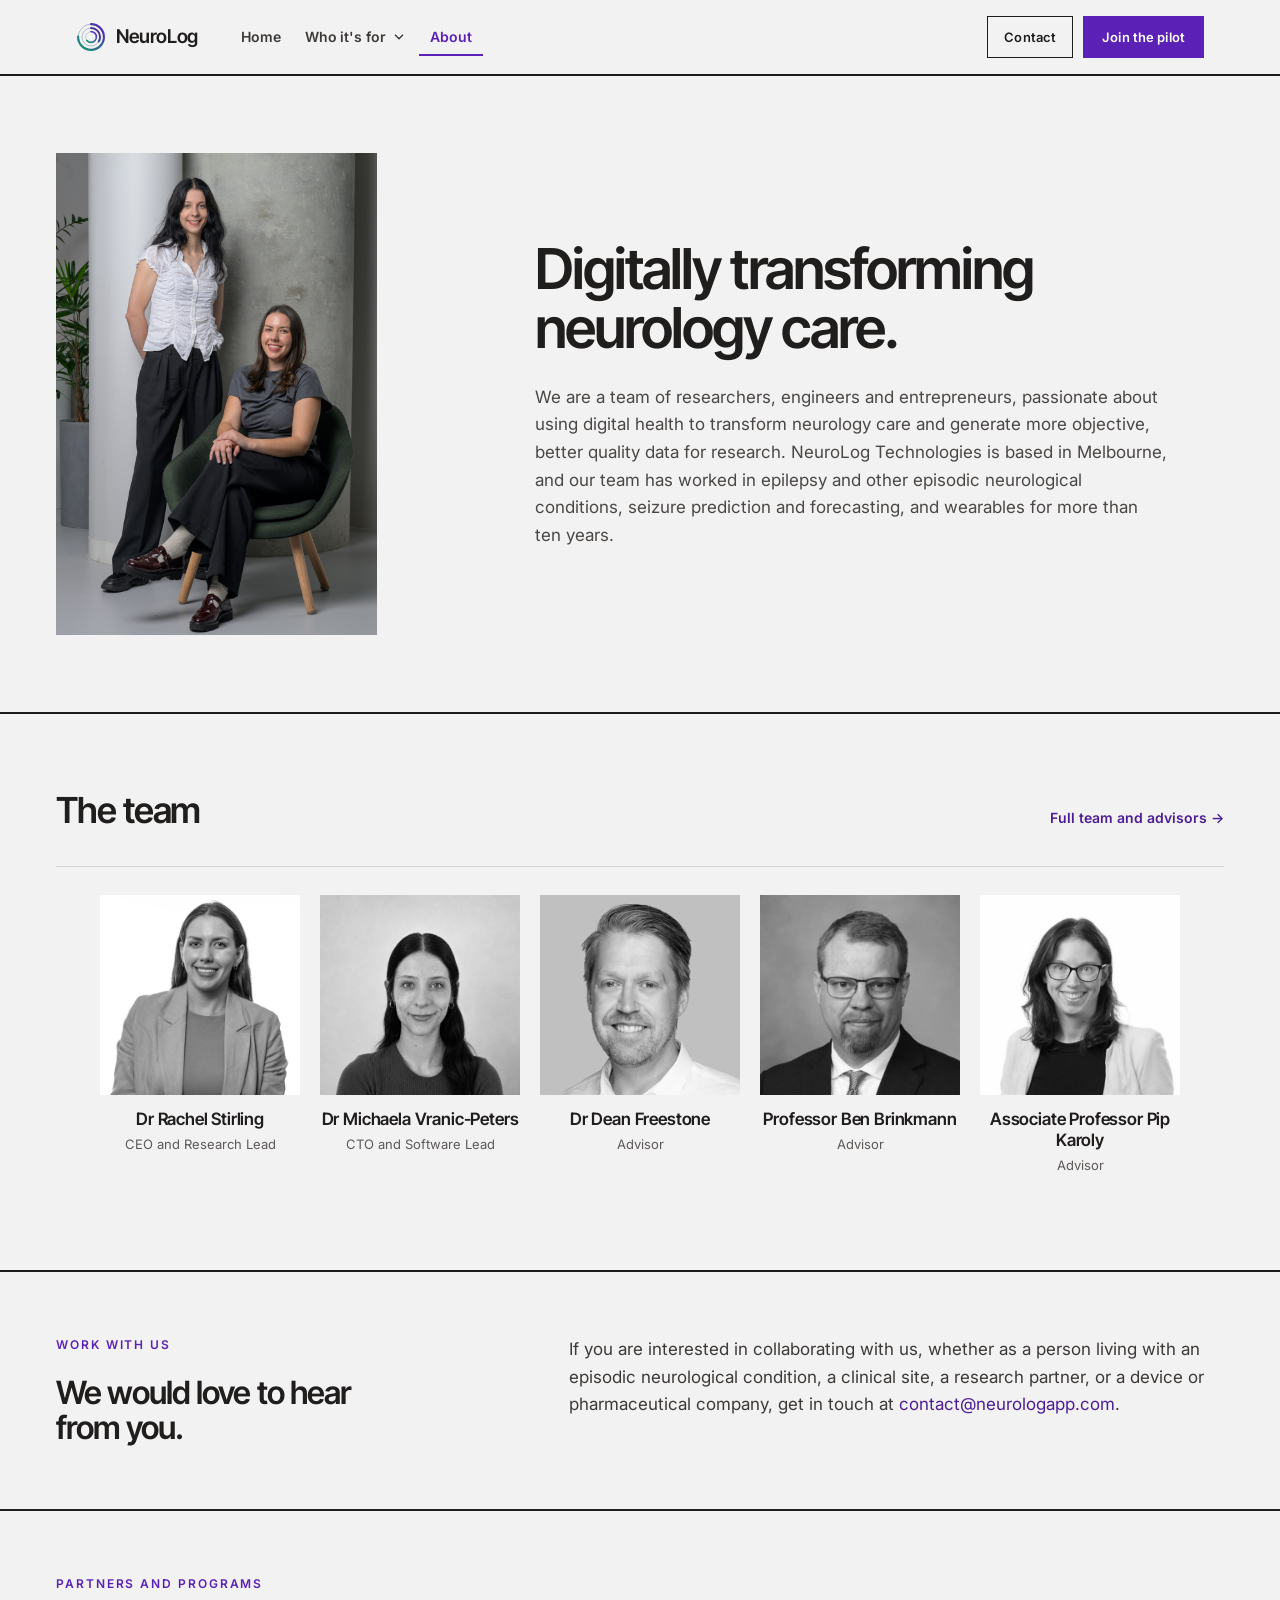
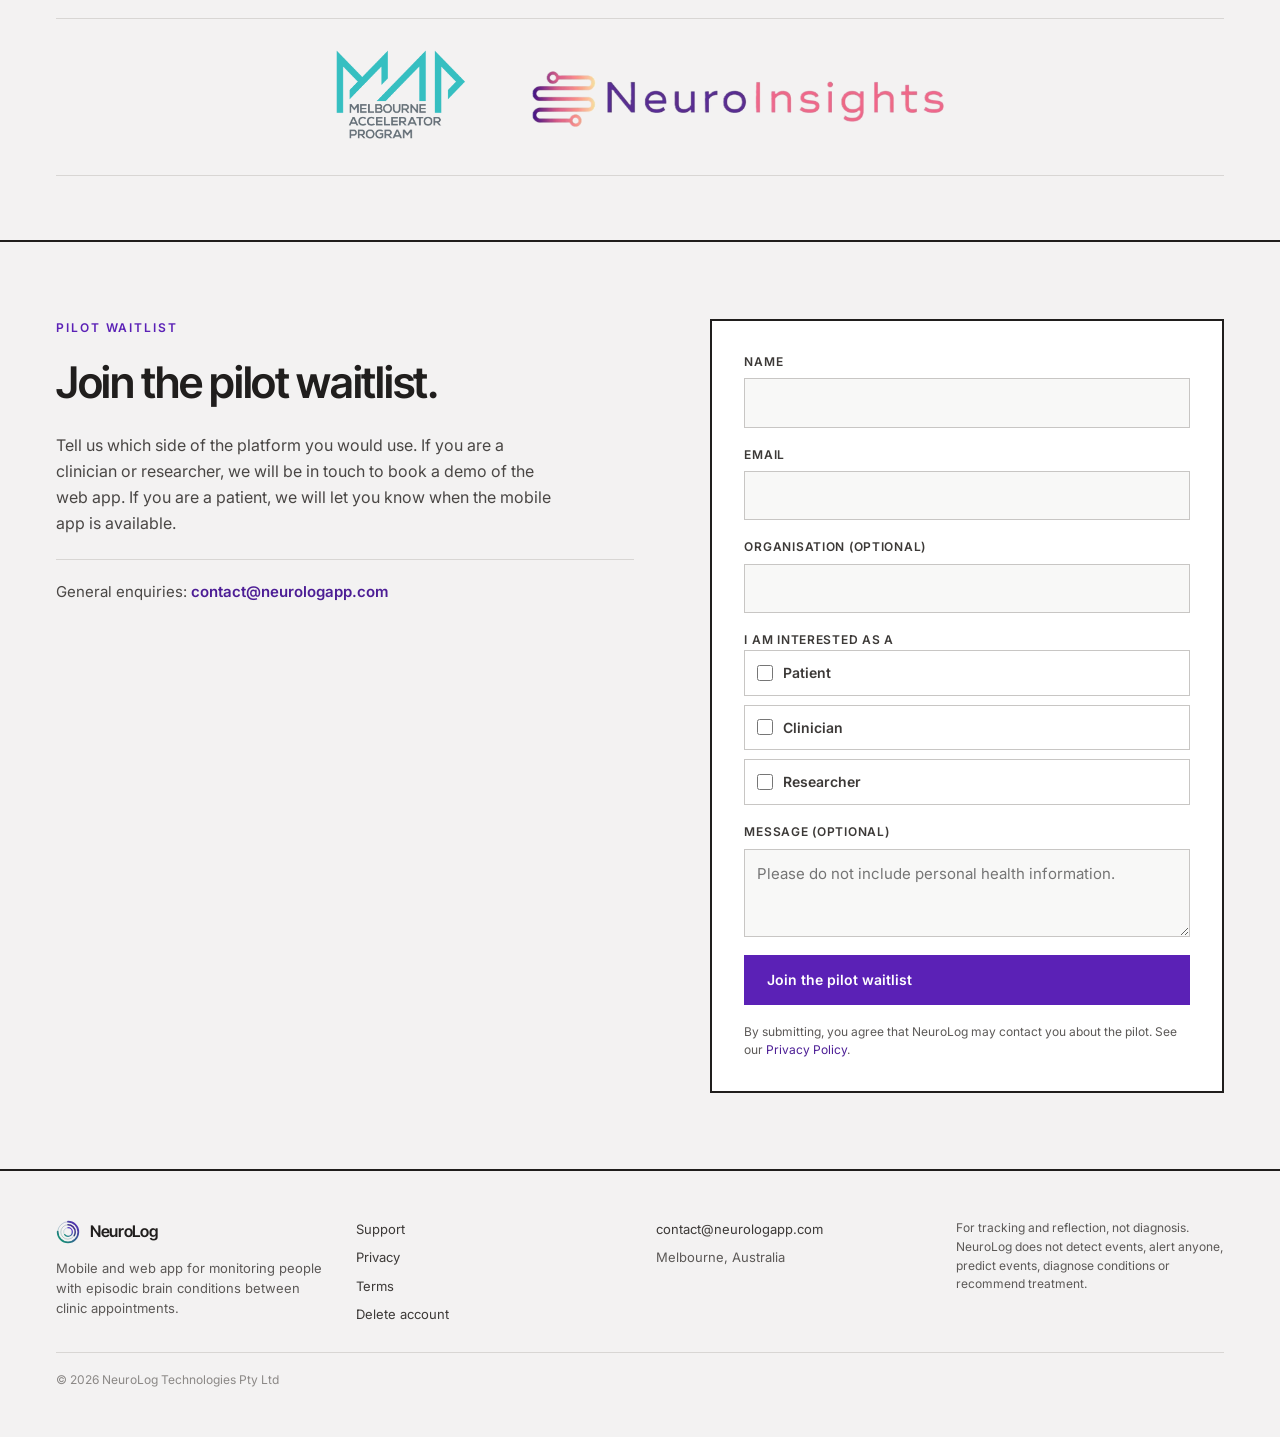
==== about.html @ e2f2b6d7 "minor fixes" ====
<!doctype html>
<html lang="en">

<head>
  <meta charset="utf-8">
  <meta name="viewport" content="width=device-width, initial-scale=1">
  <title>About | NeuroLog</title>
  <meta name="description"
    content="A team of researchers, engineers and entrepreneurs using digital health to transform neurology care and improve data quality for research.">
  <link rel="icon" href="assets/neurolog-logo.svg" type="image/svg+xml">
  <meta property="og:title" content="About | NeuroLog">
  <meta property="og:description"
    content="A team of researchers, engineers and entrepreneurs using digital health to transform neurology care and improve data quality for research.">
  <meta property="og:type" content="website">
  <link rel="preconnect" href="https://fonts.googleapis.com">
  <link rel="preconnect" href="https://fonts.gstatic.com" crossorigin>
  <link
    href="https://fonts.googleapis.com/css2?family=Inter+Tight:wght@400;500;600;700&amp;family=Inter:wght@400;500;600;700&amp;display=swap"
    rel="stylesheet">
  <link rel="stylesheet" href="assets/site.css">
  <script src="assets/site.js" defer></script>
</head>

<body>
  <a class="skip-link" href="#main">Skip to content</a>

  <header class="site-header">
    <div class="site-header__bar">
      <a class="brand" href="index.html">
        <img src="assets/neurolog-logo.svg" alt="">
        <span>NeuroLog</span>
      </a>

      <nav class="nav" aria-label="Primary">
        <a class="nav__link" href="index.html">Home</a>
        <div class="nav__group">
          <button class="nav__link nav__toggle" type="button" data-dropdown-toggle aria-expanded="false"
            aria-controls="audience-menu">
            <span>Who it's for</span>
            <svg width="14" height="14" viewBox="0 0 24 24" fill="none" stroke="currentColor" stroke-width="2.4"
              stroke-linecap="square" aria-hidden="true">
              <path d="m6 9 6 6 6-6"></path>
            </svg>
          </button>
          <div class="nav__menu" id="audience-menu" data-dropdown-menu hidden>
            <a href="for_patients.html">For patients</a>
            <a href="for_clinicians.html">For clinicians</a>
            <a href="for_researchers.html">For researchers</a>
          </div>
        </div>
        <a class="nav__link" href="about.html" aria-current="page">About</a>
      </nav>

      <div class="header__actions">
        <a class="header__contact" href="mailto:contact@neurologapp.com">Contact</a>
        <a class="btn btn--sm" href="#waitlist">Join the pilot</a>
        <button class="menu-btn" type="button" data-menu-toggle aria-expanded="false" aria-controls="mobile-nav"
          aria-label="Menu">
          <svg width="18" height="18" viewBox="0 0 24 24" fill="none" stroke="currentColor" stroke-width="2"
            stroke-linecap="square" aria-hidden="true">
            <path d="M3 6h18M3 12h18M3 18h18"></path>
          </svg>
        </button>
      </div>
    </div>

    <nav class="mobile-nav" id="mobile-nav" data-mobile-nav aria-label="Primary" hidden>
      <a href="index.html">Home</a>
      <a href="for_patients.html">For patients</a>
      <a href="for_clinicians.html">For clinicians</a>
      <a href="for_researchers.html">For researchers</a>
      <a href="about.html" aria-current="page">About</a>
      <a href="support.html">Support</a>
      <a href="mailto:contact@neurologapp.com">contact@neurologapp.com</a>
    </nav>
  </header>

  <main id="main">

    <section class="section section--page-head">
      <div class="wrap split" style="gap:20px;align-items:center;">
        <img src="assets/team/founders.jpg" alt="NeuroLog founders" style="width:70%;height:auto;">
        <div>
          <h1 class="display display--page" style="max-width:22ch">Digitally transforming neurology care.</h1>
          <p class="lead" style="max-width:58ch">We are a team of researchers, engineers and entrepreneurs, passionate
            about using digital health to transform neurology care and generate more objective, better quality data for
            research. NeuroLog Technologies is based in Melbourne, and our team has worked in epilepsy and other
            episodic
            neurological conditions, seizure prediction and forecasting, and wearables for more than ten years.</p>
        </div>
      </div>
    </section>
    <section class="section section--rule">
      <div class="wrap">
        <div class="section-head">
          <h2 class="h2 h2--md">The team</h2>
          <a class="text-link" href="about.html">Full team and advisors →</a>
        </div>
        <div class="team-strip">
          <div>
            <img src="assets/team/rachel-bw.jpg" alt="Dr Rachel Stirling">
            <h3 class="h3">Dr Rachel Stirling</h3>
            <p class="role">CEO and Research Lead</p>
          </div>
          <div>
            <img src="assets/team/michaela-bw.jpg" alt="Dr Michaela Vranic-Peters">
            <h3 class="h3">Dr Michaela Vranic-Peters</h3>
            <p class="role">CTO and Software Lead</p>
          </div>
          <div>
            <img src="assets/team/dean-bw.jpg" alt="Dr Dean Freestone">
            <h3 class="h3">Dr Dean Freestone</h3>
            <p class="role">Advisor</p>
          </div>
          <div>
            <img src="assets/team/ben-bw.jpg" alt="Prof Benjamin Brinkmann">
            <h3 class="h3">Professor Ben Brinkmann</h3>
            <p class="role">Advisor</p>
          </div>
          <div>
            <img src="assets/team/pip-bw.jpg" alt="A/Prof Pip Karoly">
            <h3 class="h3">Associate Professor Pip Karoly</h3>
            <p class="role">Advisor</p>
          </div>
        </div>
      </div>
    </section>

    <section class="section section--rule" style="padding-block:clamp(40px,5vw,64px)">
      <div class="wrap split">
        <div>
          <p class="eyebrow" style="margin-bottom:20px">Work with us</p>
          <h2 class="h2 h2--sm" style="max-width:16ch">We would love to hear from you.</h2>
        </div>
        <div class="prose">
          <p>If you are interested in collaborating with us, whether as a person
            living with an episodic neurological condition, a clinical site, a research partner, or a device
            or pharmaceutical company, get in touch at <a
              href="mailto:contact@neurologapp.com">contact@neurologapp.com</a>.</p>
        </div>
      </div>
    </section>

    <section class="section section--rule" style="padding-block:clamp(40px,5vw,64px)">
      <div class="wrap">
        <p class="eyebrow" style="margin-bottom:24px">Partners and programs</p>
        <div class="partners" style="gap:60px;justify-content:center;">
          <img src="assets/MAP.png" alt="Melbourne Accelerator Program"
            style="width:auto;height:100px;object-fit:contain;">
          <img src="assets/NeuroInsights.png" alt="NeuroInsights" style="width:auto;height:70px;object-fit:contain;">
        </div>
      </div>
    </section>
  </main>

  <section class="section section--rule" id="waitlist">
    <div class="wrap waitlist">
      <div>
        <p class="eyebrow">Pilot waitlist</p>
        <h2 class="h2">Join the pilot waitlist.</h2>
        <p class="lead" style="max-width:50ch;font-size:16px">Tell us which side of the platform you would use. If you
          are a clinician or researcher, we will be in touch to book a demo of the web app. If you are a patient, we
          will let you know when the mobile app is available.</p>
        <p class="waitlist__note">General enquiries: <a href="mailto:contact@neurologapp.com"
            style="font-weight:600">contact@neurologapp.com</a></p>
      </div>

      <form class="form" data-waitlist-form novalidate="false">
        <label>Name
          <input type="text" name="name" required autocomplete="name">
        </label>
        <label>Email
          <input type="email" name="email" required autocomplete="email">
        </label>
        <label>Organisation (optional)
          <input type="text" name="organisation" autocomplete="organization">
        </label>
        <fieldset>
          <legend>I am interested as a</legend>
          <label class="check"><input type="checkbox" name="role" value="Patient"><span>Patient</span></label>
          <label class="check"><input type="checkbox" name="role" value="Clinician"><span>Clinician</span></label>
          <label class="check"><input type="checkbox" name="role" value="Researcher"><span>Researcher</span></label>
        </fieldset>
        <label>Message (optional)
          <textarea name="message" placeholder="Please do not include personal health information."></textarea>
        </label>
        <button class="btn" type="submit">Join the pilot waitlist</button>
        <p class="form__ok" data-waitlist-confirmation hidden>Thanks, we have your enquiry and will be in touch.</p>
        <p class="form__fine">By submitting, you agree that NeuroLog may contact you about the pilot. See our <a
            href="privacy.html">Privacy Policy</a>.</p>
      </form>
    </div>
  </section>

  <footer class="site-footer">
    <div class="site-footer__grid">
      <div>
        <div class="brand">
          <img src="assets/neurolog-logo.svg" alt="">
          <span>NeuroLog</span>
        </div>
        <p class="site-footer__blurb">Mobile and web app for monitoring people with episodic brain conditions between
          clinic appointments.</p>
      </div>

      <nav aria-label="Footer">
        <a href="support.html">Support</a>
        <a href="privacy.html">Privacy</a>
        <a href="terms.html">Terms</a>
        <a href="delete-account.html">Delete account</a>
      </nav>

      <div class="site-footer__meta">
        <a href="mailto:contact@neurologapp.com">contact@neurologapp.com</a>
        <span>Melbourne, Australia</span>
      </div>

      <p class="site-footer__legal">For tracking and reflection, not diagnosis. NeuroLog does not detect events, alert
        anyone, predict events, diagnose conditions or recommend treatment.</p>
    </div>
    <div class="site-footer__base">© 2026 NeuroLog Technologies Pty Ltd</div>
  </footer>
</body>

</html>
---- assets/site.css ----
/* Neurolog — site styles */

:root {
  --bg: #f3f2f2;
  --surface: #ffffff;
  --ink: #201e1d;
  --ink-2: #3c3937;
  --ink-3: #4a4745;
  --ink-4: #5c5957;
  --ink-5: #8b8886;
  --accent: #5b21b6;
  --accent-dark: #4c1d95;
  --accent-soft: #f4efff;
  --accent-pale: #c9b6ef;
  --accent-tint: #e6dcfa;
  --green: #087653;
  --green-bright: #0d9e6e;
  --rule: #201e1d;
  --hair: #d8d6d4;
  --hair-2: #e4e2e0;
  --field-border: #c8c6c4;
  --field-bg: #f8f8f7;
  --font-head: "Inter Tight", system-ui, sans-serif;
  --font-body: Inter, system-ui, sans-serif;
  --header-h: 74px;
  --gutter: clamp(20px, 5vw, 56px);
}

*,
*::before,
*::after {
  box-sizing: border-box;
}

html {
  scroll-behavior: smooth;
}

body {
  margin: 0;
  min-height: 100vh;
  background: var(--bg);
  color: var(--ink);
  font-family: var(--font-body);
  font-size: 16px;
  line-height: 1.55;
  -webkit-font-smoothing: antialiased;
}

h1,
h2,
h3,
h4,
p,
figure {
  margin: 0;
}

img {
  display: block;
}

a {
  color: var(--accent-dark);
  text-decoration: none;
}

a:hover {
  color: var(--green-bright);
}

input,
textarea,
button,
select {
  font: inherit;
}

*:focus-visible {
  outline: 2px solid var(--accent);
  outline-offset: 2px;
}

::selection {
  background: rgba(91, 33, 182, .16);
}

.skip-link {
  position: absolute;
  left: -9999px;
  top: 0;
  z-index: 100;
  padding: 10px 16px;
  background: var(--ink);
  color: #fff;
  font-size: 14px;
  font-weight: 600;
}

.skip-link:focus {
  left: 0;
  color: #fff;
}

/* Layout primitives ------------------------------------------------------- */

.wrap {
  width: min(1240px, 100%);
  margin: 0 auto;
}

.section {
  padding: clamp(48px, 6vw, 88px) var(--gutter);
}

.section--flush {
  padding: 0;
}

.section--rule {
  border-top: 2px solid var(--rule);
}

.section--hero {
  padding: clamp(56px, 7vw, 96px) var(--gutter) clamp(48px, 6vw, 72px);
}

.section--page-head {
  padding: clamp(48px, 6vw, 84px) var(--gutter);
}

.section--invert {
  background: var(--accent);
  color: #fff;
}

/* Type -------------------------------------------------------------------- */

.eyebrow {
  margin: 0 0 22px;
  font-size: 12px;
  font-weight: 600;
  letter-spacing: .16em;
  text-transform: uppercase;
  color: var(--accent);
}

.eyebrow--green {
  color: var(--green);
}

.eyebrow--pale {
  color: var(--accent-pale);
}

.display {
  font-family: var(--font-head);
  font-size: clamp(38px, 4.6vw, 62px);
  line-height: 1.06;
  letter-spacing: -.035em;
  font-weight: 600;
  max-width: 19ch;
  text-wrap: pretty;
}

.display--page {
  font-size: clamp(34px, 4.4vw, 58px);
  max-width: 21ch;
}

.h2 {
  font-family: var(--font-head);
  font-size: clamp(30px, 3.4vw, 44px);
  line-height: 1.1;
  letter-spacing: -.03em;
  font-weight: 600;
  text-wrap: pretty;
}

.h2--sm {
  font-size: clamp(24px, 2.6vw, 32px);
}

.h2--md {
  font-size: clamp(26px, 2.8vw, 36px);
}

.h2--lg {
  font-size: clamp(32px, 4vw, 54px);
  line-height: 1.07;
  letter-spacing: -.035em;
  max-width: 22ch;
}

.h3 {
  font-family: var(--font-head);
  font-size: 19px;
  font-weight: 600;
  letter-spacing: -.02em;
  line-height: 1.25;
}

.lead {
  margin-top: 26px;
  max-width: 56ch;
  font-size: 17px;
  line-height: 1.62;
  color: var(--ink-3);
  text-wrap: pretty;
}

.body {
  font-size: 15px;
  line-height: 1.6;
  color: var(--ink-3);
}

.body + .body,
.h3 + .body {
  margin-top: 10px;
}

.measure {
  max-width: 44ch;
}

.step-num {
  font-family: var(--font-head);
  font-size: 13px;
  font-weight: 600;
  letter-spacing: .08em;
  color: var(--green);
}

.link-arrow {
  display: inline-block;
  margin-top: 4px;
  font-size: 14px;
  font-weight: 600;
  color: var(--accent-dark);
}

/* Buttons ----------------------------------------------------------------- */

.btn {
  display: inline-flex;
  align-items: center;
  height: 50px;
  padding: 0 22px;
  border: 1px solid var(--accent);
  background: var(--accent);
  color: #fff;
  font-size: 14px;
  font-weight: 600;
  cursor: pointer;
  white-space: nowrap;
}

.btn:hover {
  background: var(--accent-dark);
  border-color: var(--accent-dark);
  color: #fff;
}

.btn--ghost {
  border-color: var(--ink);
  background: transparent;
  color: var(--ink);
}

.btn--ghost:hover {
  background: var(--ink);
  border-color: var(--ink);
  color: #fff;
}

.btn--sm {
  height: 42px;
  padding: 0 18px;
  font-size: 13px;
  letter-spacing: .01em;
}

.btn-row {
  display: flex;
  flex-wrap: wrap;
  gap: 12px;
  margin-top: 34px;
}

.text-link {
  border: 0;
  background: transparent;
  padding: 0;
  font-size: 14px;
  font-weight: 600;
  color: var(--accent-dark);
  cursor: pointer;
}

/* Header ------------------------------------------------------------------ */

.site-header {
  position: sticky;
  top: 0;
  z-index: 40;
  background: var(--bg);
  border-bottom: 2px solid var(--rule);
}

.site-header__bar {
  width: min(1240px, 100%);
  margin: 0 auto;
  padding: 0 var(--gutter);
  height: var(--header-h);
  display: flex;
  align-items: center;
  gap: 32px;
}

.brand {
  display: flex;
  align-items: center;
  gap: 10px;
  flex-shrink: 0;
  color: var(--ink);
}

.brand:hover {
  color: var(--ink);
}

.brand img {
  width: 30px;
  height: 30px;
}

.brand span {
  font-family: var(--font-head);
  font-size: 19px;
  font-weight: 600;
  letter-spacing: -.02em;
}

.nav {
  display: flex;
  align-items: center;
  gap: 2px;
  margin-right: auto;
  min-width: 0;
}

.nav__link {
  border: 0;
  background: transparent;
  padding: 8px 11px;
  font-size: 14px;
  font-weight: 600;
  letter-spacing: -.005em;
  white-space: nowrap;
  color: var(--ink-2);
  cursor: pointer;
}

.nav__link:hover {
  color: var(--accent);
}

.nav__link[aria-current="page"],
.nav__link.is-active {
  color: var(--accent);
  box-shadow: inset 0 -2px 0 0 var(--accent);
}

.nav__group {
  position: relative;
  align-self: stretch;
  display: flex;
  align-items: center;
}

.nav__toggle {
  display: inline-flex;
  align-items: center;
  gap: 6px;
}

.nav__menu {
  position: absolute;
  top: 100%;
  left: 0;
  min-width: 236px;
  background: var(--bg);
  border: 2px solid var(--rule);
  border-top: 0;
  z-index: 60;
}

.nav__menu[hidden] {
  display: none;
}

.nav__menu a {
  display: block;
  width: 100%;
  border-bottom: 1px solid var(--hair);
  padding: 13px 16px;
  font-size: 14px;
  font-weight: 600;
  white-space: nowrap;
  color: var(--ink-2);
}

.nav__menu a:last-child {
  border-bottom: 0;
}

.nav__menu a:hover {
  color: var(--accent);
  background: var(--surface);
}

.nav__menu a[aria-current="page"] {
  color: var(--accent);
}

.header__actions {
  display: flex;
  align-items: center;
  gap: 10px;
  flex-shrink: 0;
  margin-left: auto;
}

.header__contact {
  display: inline-flex;
  align-items: center;
  height: 42px;
  padding: 0 16px;
  border: 1px solid var(--ink);
  color: var(--ink);
  font-size: 13px;
  font-weight: 600;
  letter-spacing: .01em;
  white-space: nowrap;
}

.header__contact:hover {
  background: var(--ink);
  color: #fff;
}

.menu-btn {
  display: none;
  align-items: center;
  justify-content: center;
  width: 42px;
  height: 42px;
  padding: 0;
  border: 1px solid var(--ink);
  background: transparent;
  color: var(--ink);
  cursor: pointer;
}

.menu-btn:hover {
  background: var(--ink);
  color: #fff;
}

.mobile-nav {
  border-top: 1px solid var(--hair);
  background: var(--bg);
}

.mobile-nav[hidden] {
  display: none;
}

.mobile-nav a {
  display: block;
  width: 100%;
  padding: 14px var(--gutter);
  border-top: 1px solid var(--hair-2);
  font-size: 15px;
  font-weight: 600;
  color: var(--ink-2);
}

.mobile-nav a:first-child {
  border-top: 0;
}

.mobile-nav a[aria-current="page"] {
  color: var(--accent);
}

/* Home ------------------------------------------------------------------- */

.audience-grid {
  width: min(1240px, 100%);
  margin: 0 auto;
  display: grid;
  grid-template-columns: repeat(3, minmax(0, 1fr));
}

.audience-card {
  display: flex;
  flex-direction: column;
  gap: 12px;
  padding: clamp(32px, 4vw, 52px) var(--gutter);
  border-right: 1px solid var(--hair);
  color: var(--ink);
}

.audience-card:last-child {
  border-right: 0;
}

.audience-card:hover {
  background: var(--surface);
  color: var(--ink);
}

.audience-card .h2 {
  font-size: clamp(26px, 2.6vw, 34px);
  line-height: 1.12;
}

.split {
  display: grid;
  grid-template-columns: minmax(0, .8fr) minmax(0, 1.2fr);
  gap: clamp(28px, 6vw, 80px);
}

.split--end {
  grid-template-columns: minmax(0, 1.15fr) minmax(260px, .85fr);
  gap: clamp(28px, 6vw, 72px);
  align-items: end;
}

.prose {
  display: flex;
  flex-direction: column;
  gap: 20px;
  max-width: 62ch;
  font-size: 17px;
  line-height: 1.62;
  color: var(--ink-2);
}

.pull {
  padding-top: 20px;
  border-top: 1px solid var(--hair);
  font-family: var(--font-head);
  font-size: 20px;
  line-height: 1.35;
  letter-spacing: -.02em;
  color: var(--ink);
}

.feature-grid {
  width: min(1240px, 100%);
  margin: 0 auto;
  display: grid;
  grid-template-columns: repeat(3, minmax(0, 1fr));
}

.feature-grid > div {
  padding: 32px var(--gutter);
  border-right: 1px solid var(--hair);
}

.feature-grid > div:last-child {
  border-right: 0;
}

.feature-grid .step-num + .h3 {
  margin-top: 8px;
}

.invert-copy {
  font-size: 16px;
  line-height: 1.62;
  color: var(--accent-tint);
  max-width: 46ch;
}

/* Marquee ----------------------------------------------------------------- */

.marquee {
  width: min(1240px, 100%);
  margin: 0 auto;
  overflow: hidden;
}

.marquee--home {
  padding-bottom: clamp(48px, 6vw, 88px);
}

.marquee__track {
  display: flex;
  gap: 20px;
  width: max-content;
  animation: nl-marquee 64s linear infinite;
}

.marquee--short .marquee__track {
  animation-duration: 44s;
}

.marquee:hover .marquee__track {
  animation-play-state: paused;
}

.marquee__track img {
  flex: 0 0 auto;
  height: min(62vh, 480px);
  width: auto;
}

@keyframes nl-marquee {
  from {
    transform: translateX(0);
  }

  to {
    transform: translateX(calc(-50% - 10px));
  }
}

@media (prefers-reduced-motion: reduce) {
  html {
    scroll-behavior: auto;
  }

  .marquee {
    overflow-x: auto;
  }

  .marquee__track {
    animation: none;
  }
}

/* Figures, team, partners ------------------------------------------------- */

.figure img {
  width: 100%;
  height: auto;
}

.figure figcaption {
  margin-top: 12px;
  font-size: 13px;
  color: var(--ink-4);
}

.section-head {
  display: flex;
  flex-wrap: wrap;
  align-items: baseline;
  justify-content: space-between;
  gap: 16px;
}

.team-strip {
  display: flex;
  flex-wrap: wrap;
  justify-content: center;
  gap: 20px;
  margin-top: 36px;
  padding: 28px 0 18px;
  border-top: 1px solid var(--hair);
}

.team-strip > div {
  flex: 0 0 200px;
  text-align: center;
}

.team-strip img {
  width: 100%;
  aspect-ratio: 1;
  object-fit: cover;
  filter: grayscale(1);
}

.team-strip .h3 {
  margin: 14px 0 4px;
  font-size: 17px;
  letter-spacing: -.01em;
}

.role {
  font-size: 13px;
  color: var(--ink-4);
}

.founders {
  display: grid;
  grid-template-columns: repeat(auto-fit, minmax(280px, 1fr));
  gap: clamp(24px, 4vw, 48px);
  margin-top: 28px;
  padding-top: 28px;
  border-top: 1px solid var(--hair);
  justify-items: center;
}

.founders .founder {
  max-width: 480px;
}

.founder {
  display: grid;
  grid-template-columns: 112px minmax(0, 1fr);
  gap: 20px;
  align-items: start;
}

.founder img {
  width: 112px;
  height: 112px;
  object-fit: cover;
  filter: grayscale(1);
}

.founder .role {
  margin-top: 4px;
  font-weight: 600;
  color: var(--accent-dark);
}

.advisors {
  display: flex;
  flex-wrap: wrap;
  justify-content: center;
  gap: 24px 40px;
  margin-top: 28px;
  padding-top: 28px;
  border-top: 1px solid var(--hair);
}

.advisor {
  display: flex;
  align-items: center;
  gap: 16px;
  flex: 0 0 auto;
}

.advisor img {
  width: 72px;
  height: 72px;
  object-fit: cover;
  filter: grayscale(1);
}

.advisor .h3 {
  font-size: 16px;
  letter-spacing: -.01em;
}

.partners {
  display: flex;
  align-items: center;
  min-height: 132px;
  padding: 28px 0;
  border-top: 1px solid var(--hair);
  border-bottom: 1px solid var(--hair);
}

.partners img {
  width: min(170px, 100%);
  height: auto;
}

.pillars {
  display: grid;
  grid-template-columns: repeat(4, minmax(0, 1fr));
  margin-top: 44px;
  border-top: 2px solid var(--rule);
}

.pillars > div {
  padding: 24px 28px 28px;
  border-right: 1px solid var(--hair);
}

.pillars > div:first-child {
  padding-left: 0;
}

.pillars > div:last-child {
  padding-right: 0;
  border-right: 0;
}

.pillars .h3 {
  margin: 10px 0;
  font-size: 20px;
  line-height: 1.2;
}

/* Waitlist ---------------------------------------------------------------- */

#waitlist {
  scroll-margin-top: var(--header-h);
}

.waitlist {
  display: grid;
  grid-template-columns: minmax(0, .9fr) minmax(320px, .8fr);
  gap: clamp(32px, 6vw, 80px);
  align-items: start;
}

.waitlist .h2 {
  max-width: 18ch;
}

.waitlist__note {
  margin-top: 22px;
  padding-top: 20px;
  border-top: 1px solid var(--hair);
  font-size: 15px;
  color: var(--ink-3);
}

.form {
  display: grid;
  gap: 18px;
  background: var(--surface);
  border: 2px solid var(--rule);
  padding: clamp(22px, 3vw, 32px);
}

.form label {
  display: grid;
  gap: 7px;
  font-size: 12px;
  font-weight: 600;
  letter-spacing: .06em;
  text-transform: uppercase;
  color: var(--ink-2);
}

.form input[type="text"],
.form input[type="email"],
.form textarea {
  width: 100%;
  padding: 12px;
  border: 1px solid var(--field-border);
  background: var(--field-bg);
  color: var(--ink);
  font-size: 15px;
  font-weight: 400;
  letter-spacing: 0;
  text-transform: none;
}

.form textarea {
  min-height: 88px;
  resize: vertical;
}

.form fieldset {
  margin: 0;
  padding: 0;
  border: 0;
  display: grid;
  gap: 9px;
}

.form legend {
  padding: 0;
  font-size: 12px;
  font-weight: 600;
  letter-spacing: .06em;
  text-transform: uppercase;
  color: var(--ink-2);
}

.form .check {
  display: flex;
  align-items: center;
  gap: 10px;
  padding: 11px 12px;
  border: 1px solid var(--field-border);
  background: var(--surface);
  cursor: pointer;
  text-transform: none;
  letter-spacing: 0;
}

.form .check:hover {
  border-color: var(--accent);
}

.form .check:has(input:checked) {
  border-color: var(--accent);
  background: var(--accent-soft);
}

.form .check input {
  width: 16px;
  height: 16px;
  margin: 0;
  accent-color: var(--accent);
}

.form .check span {
  font-size: 14px;
  font-weight: 600;
}

.form button[type="submit"] {
  justify-content: flex-start;
}

.form__fine {
  font-size: 12px;
  line-height: 1.5;
  color: var(--ink-4);
}

.form__ok {
  padding: 12px 14px;
  background: #e7f6f0;
  border-left: 3px solid var(--green-bright);
  font-size: 14px;
  color: #075c41;
}

.form__ok[hidden] {
  display: none;
}

/* Legal and support pages -------------------------------------------------- */

.legal-layout {
  display: grid;
  grid-template-columns: minmax(190px, 0.28fr) minmax(0, 0.72fr);
  gap: clamp(36px, 7vw, 96px);
  align-items: start;
}

.legal-nav {
  position: sticky;
  top: 96px;
  display: grid;
  gap: 9px;
  padding-left: 18px;
  border-left: 2px solid var(--rule);
}

.legal-nav a {
  color: var(--ink-3);
  font-size: 13px;
  line-height: 1.4;
}

.legal-nav a:hover {
  color: var(--accent);
}

.legal-copy {
  max-width: 78ch;
}

.legal-copy section + section {
  margin-top: clamp(38px, 5vw, 58px);
  padding-top: clamp(30px, 4vw, 44px);
  border-top: 1px solid var(--hair);
}

.legal-copy h2 {
  margin-bottom: 16px;
  color: var(--ink);
  font-family: var(--font-head);
  font-size: clamp(24px, 3vw, 34px);
  line-height: 1.1;
  letter-spacing: -0.03em;
}

.legal-copy h3 {
  margin: 26px 0 9px;
  color: var(--ink);
  font-size: 16px;
  line-height: 1.35;
}

.legal-copy p,
.legal-copy li {
  color: var(--ink-3);
  font-size: 15px;
  line-height: 1.75;
}

.legal-copy p + p,
.legal-copy ul + p,
.legal-copy p + ul {
  margin-top: 14px;
}

.legal-copy ul {
  margin: 12px 0 0;
  padding-left: 22px;
}

.legal-copy li + li {
  margin-top: 7px;
}

.legal-copy a,
.support-card a {
  color: var(--accent);
  text-decoration: underline;
  text-decoration-thickness: 1px;
  text-underline-offset: 3px;
}

.legal-updated {
  margin-top: 20px;
  color: var(--ink-4);
  font-size: 13px;
}

.legal-callout {
  margin-top: 20px;
  padding: 18px 20px;
  border-left: 3px solid var(--accent);
  background: var(--accent-soft);
}

.legal-callout p {
  color: var(--ink-2);
}

.support-grid {
  display: grid;
  grid-template-columns: repeat(2, minmax(0, 1fr));
  gap: 1px;
  margin-top: 32px;
  background: var(--hair);
  border: 1px solid var(--hair);
}

.support-card {
  padding: clamp(24px, 4vw, 38px);
  background: var(--surface);
}

.support-card h2,
.support-card h3 {
  margin-bottom: 10px;
  color: var(--ink);
  font-family: var(--font-head);
  font-size: 22px;
  line-height: 1.15;
  letter-spacing: -0.02em;
}

.support-card p {
  color: var(--ink-3);
  font-size: 14px;
  line-height: 1.65;
}

.support-card p + p {
  margin-top: 10px;
}

/* Footer ------------------------------------------------------------------ */

.site-footer {
  border-top: 2px solid var(--rule);
  padding: clamp(32px, 4vw, 48px) var(--gutter);
}

.site-footer__grid {
  width: min(1240px, 100%);
  margin: 0 auto;
  display: grid;
  grid-template-columns: repeat(auto-fit, minmax(220px, 1fr));
  gap: 32px;
  align-items: start;
}

.site-footer .brand img {
  width: 24px;
  height: 24px;
}

.site-footer .brand span {
  font-size: 16px;
}

.site-footer__blurb {
  margin-top: 14px;
  max-width: 34ch;
  font-size: 13px;
  line-height: 1.55;
  color: var(--ink-4);
}

.site-footer nav,
.site-footer__meta {
  display: grid;
  gap: 8px;
  justify-items: start;
}

.site-footer nav a,
.site-footer__meta a {
  font-size: 13px;
  color: var(--ink-2);
}

.site-footer nav a:hover {
  color: var(--accent);
}

.site-footer__meta span {
  font-size: 13px;
  color: var(--ink-4);
}

.site-footer__legal {
  max-width: 38ch;
  font-size: 12px;
  line-height: 1.55;
  color: var(--ink-4);
}

.site-footer__base {
  width: min(1240px, 100%);
  margin: 28px auto 0;
  padding-top: 18px;
  border-top: 1px solid var(--hair);
  font-size: 12px;
  color: var(--ink-5);
}

/* Responsive -------------------------------------------------------------- */

@media (max-width: 1019px) {
  .nav,
  .header__contact {
    display: none;
  }

  .menu-btn {
    display: inline-flex;
  }

  .site-header__bar {
    gap: 16px;
  }
}

@media (min-width: 1020px) {
  .mobile-nav {
    display: none;
  }
}

@media (max-width: 1019px) {
  .audience-grid,
  .feature-grid,
  .pillars {
    grid-template-columns: minmax(0, 1fr);
  }

  .audience-card,
  .feature-grid > div,
  .pillars > div {
    border-right: 0;
    border-bottom: 1px solid var(--hair);
  }

  .audience-card:last-child,
  .feature-grid > div:last-child,
  .pillars > div:last-child {
    border-bottom: 0;
  }

  .pillars > div {
    padding: 24px 0 28px;
  }
}

@media (max-width: 860px) {
  .split,
  .split--end,
  .waitlist {
    grid-template-columns: minmax(0, 1fr);
  }

  .founder {
    grid-template-columns: 88px minmax(0, 1fr);
  }

  .founder img {
    width: 88px;
    height: 88px;
  }

  .legal-layout,
  .support-grid {
    grid-template-columns: minmax(0, 1fr);
  }

  .legal-nav {
    position: static;
  }
}
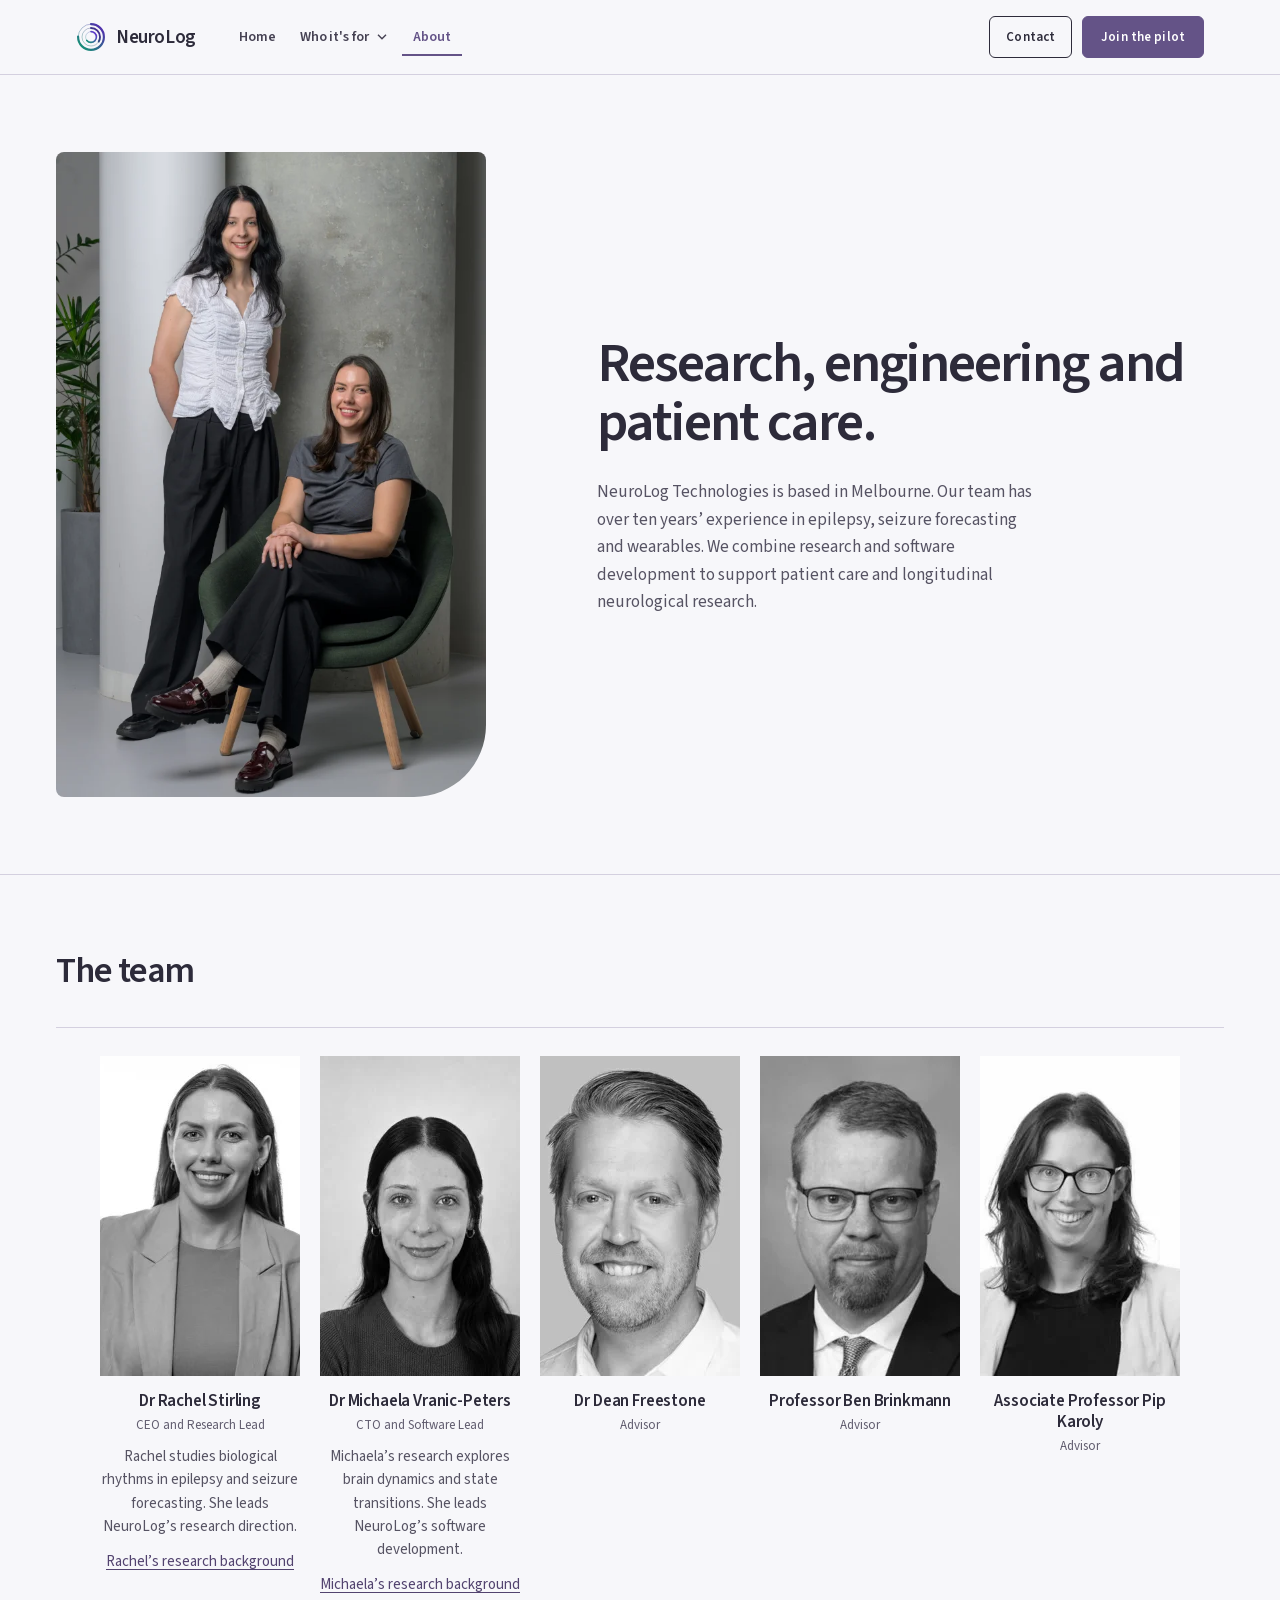
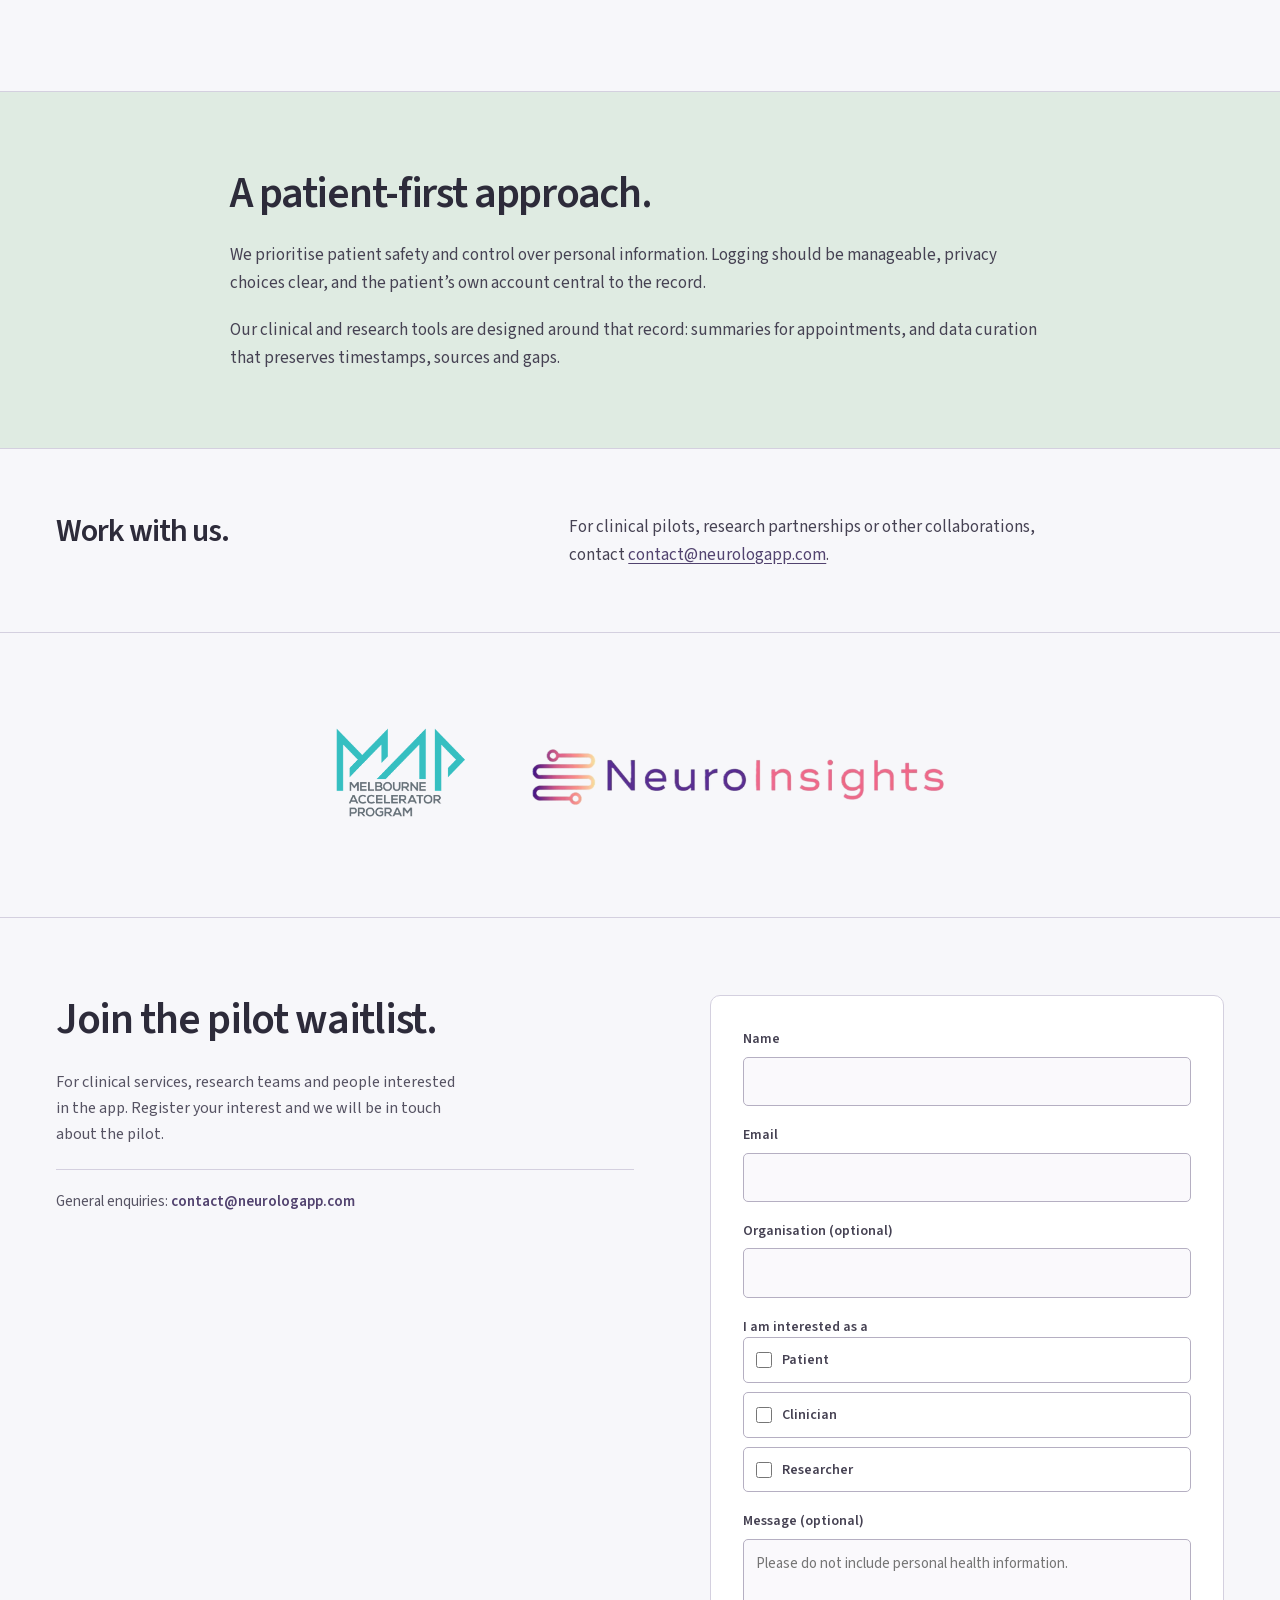
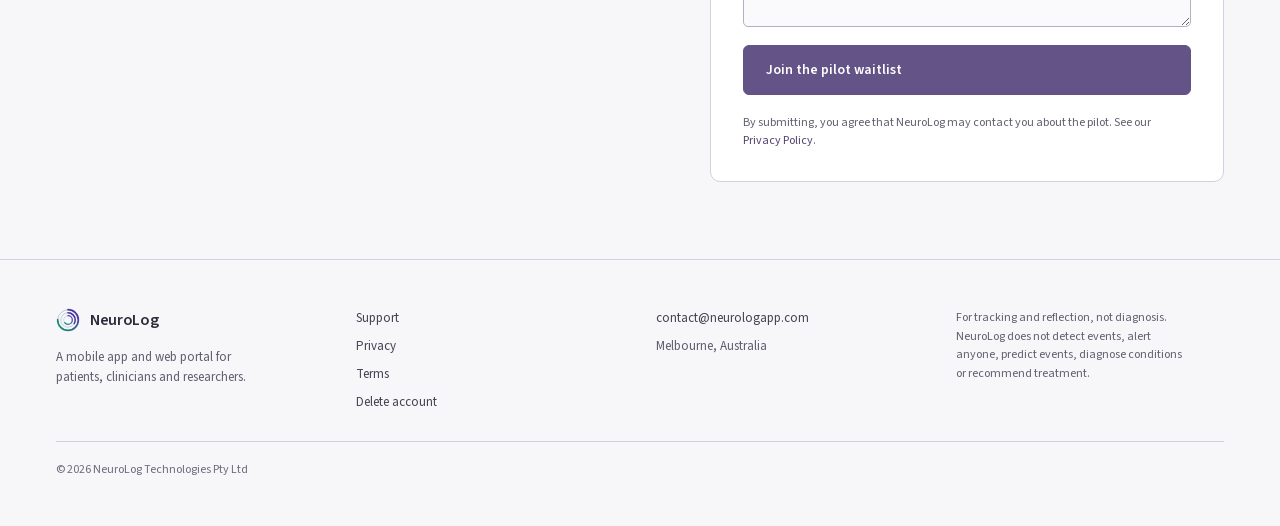
==== commit 933379c3: "Refine website copy and presentation for pilot review" ====
--- a/about.html
+++ b/about.html
@@ -4,19 +4,23 @@
 <head>
   <meta charset="utf-8">
   <meta name="viewport" content="width=device-width, initial-scale=1">
-  <title>About | NeuroLog</title>
-  <meta name="description"
-    content="A team of researchers, engineers and entrepreneurs using digital health to transform neurology care and improve data quality for research.">
+  <title>Our team and neurology research background | NeuroLog</title>
+  <meta name="description" content="Meet NeuroLog’s Melbourne founders and advisors, with backgrounds in epilepsy research, biological rhythms, brain dynamics and health software.">
+  <link rel="canonical" href="https://neurologapp.com/about.html">
+  <meta property="og:url" content="https://neurologapp.com/about.html">
+  <meta property="og:site_name" content="NeuroLog">
+  <meta property="og:locale" content="en_AU">
   <link rel="icon" href="assets/neurolog-logo.svg" type="image/svg+xml">
-  <meta property="og:title" content="About | NeuroLog">
-  <meta property="og:description"
-    content="A team of researchers, engineers and entrepreneurs using digital health to transform neurology care and improve data quality for research.">
+  <meta property="og:title" content="Our team and neurology research background | NeuroLog">
+  <meta property="og:description" content="Meet NeuroLog’s Melbourne founders and advisors, with backgrounds in epilepsy research, biological rhythms, brain dynamics and health software.">
   <meta property="og:type" content="website">
-  <link rel="preconnect" href="https://fonts.googleapis.com">
-  <link rel="preconnect" href="https://fonts.gstatic.com" crossorigin>
-  <link
-    href="https://fonts.googleapis.com/css2?family=Inter+Tight:wght@400;500;600;700&amp;family=Inter:wght@400;500;600;700&amp;display=swap"
-    rel="stylesheet">
+  <meta property="og:image" content="https://neurologapp.com/assets/social-preview.jpg">
+  <meta property="og:image:width" content="1200">
+  <meta property="og:image:height" content="630">
+  <meta property="og:image:alt" content="NeuroLog: Understand what happens between appointments. Phone showing the app beside a smartwatch.">
+  <meta name="twitter:card" content="summary_large_image">
+  <meta name="twitter:image" content="https://neurologapp.com/assets/social-preview.jpg">
+  <meta name="twitter:image:alt" content="NeuroLog: Understand what happens between appointments.">
   <link rel="stylesheet" href="assets/site.css">
   <script src="assets/site.js" defer></script>
 </head>
@@ -27,7 +31,7 @@
   <header class="site-header">
     <div class="site-header__bar">
       <a class="brand" href="index.html">
-        <img src="assets/neurolog-logo.svg" alt="">
+        <img src="assets/neurolog-logo.svg" alt="" width="30" height="30" decoding="async">
         <span>NeuroLog</span>
       </a>
 
@@ -78,15 +82,11 @@
   <main id="main">
 
     <section class="section section--page-head">
-      <div class="wrap split" style="gap:20px;align-items:center;">
-        <img src="assets/team/founders.jpg" alt="NeuroLog founders" style="width:70%;height:auto;">
+      <div class="wrap split founder-story">
+        <img class="founder-photo" src="assets/team/founders-640.webp" srcset="assets/team/founders-640.webp 640w, assets/team/founders-960.webp 960w" sizes="(max-width: 860px) min(430px, 90vw), 38vw" fetchpriority="high" alt="NeuroLog co-founders Dr Rachel Stirling and Dr Michaela Vranic-Peters" width="640" height="960" decoding="async">
         <div>
-          <h1 class="display display--page" style="max-width:22ch">Digitally transforming neurology care.</h1>
-          <p class="lead" style="max-width:58ch">We are a team of researchers, engineers and entrepreneurs, passionate
-            about using digital health to transform neurology care and generate more objective, better quality data for
-            research. NeuroLog Technologies is based in Melbourne, and our team has worked in epilepsy and other
-            episodic
-            neurological conditions, seizure prediction and forecasting, and wearables for more than ten years.</p>
+          <h1 class="display display--page" style="max-width:22ch">Research, engineering and patient care.</h1>
+          <p class="lead">NeuroLog Technologies is based in Melbourne. Our team has over ten years’ experience in epilepsy, seizure forecasting and wearables. We combine research and software development to support patient care and longitudinal neurological research.</p>
         </div>
       </div>
     </section>
@@ -94,31 +94,33 @@
       <div class="wrap">
         <div class="section-head">
           <h2 class="h2 h2--md">The team</h2>
-          <a class="text-link" href="about.html">Full team and advisors →</a>
+
         </div>
         <div class="team-strip">
           <div>
-            <img src="assets/team/rachel-bw.jpg" alt="Dr Rachel Stirling">
+            <img src="assets/team/rachel-bw.webp" alt="Dr Rachel Stirling" width="320" height="320" loading="lazy" decoding="async">
             <h3 class="h3">Dr Rachel Stirling</h3>
             <p class="role">CEO and Research Lead</p>
-          </div>
-          <div>
-            <img src="assets/team/michaela-bw.jpg" alt="Dr Michaela Vranic-Peters">
+            <p class="founder-bio">Rachel studies biological rhythms in epilepsy and seizure forecasting. She leads NeuroLog’s research direction.<br><a href="https://clarkinstitute.unimelb.edu.au/news/december-2022-researchers-profile">Rachel’s research background</a></p>
+          </div>
+          <div>
+            <img src="assets/team/michaela-bw.webp" alt="Dr Michaela Vranic-Peters" width="320" height="320" loading="lazy" decoding="async">
             <h3 class="h3">Dr Michaela Vranic-Peters</h3>
             <p class="role">CTO and Software Lead</p>
-          </div>
-          <div>
-            <img src="assets/team/dean-bw.jpg" alt="Dr Dean Freestone">
+            <p class="founder-bio">Michaela’s research explores brain dynamics and state transitions. She leads NeuroLog’s software development.<br><a href="https://medicine.unimelb.edu.au/research-groups/medicine-research/st-vincents-hospital/neural-engineering/characterising-brain-states-and-their-transitions-in-epilepsy">Michaela’s research background</a></p>
+          </div>
+          <div>
+            <img src="assets/team/dean-bw.webp" alt="Dr Dean Freestone" width="320" height="320" loading="lazy" decoding="async">
             <h3 class="h3">Dr Dean Freestone</h3>
             <p class="role">Advisor</p>
           </div>
           <div>
-            <img src="assets/team/ben-bw.jpg" alt="Prof Benjamin Brinkmann">
+            <img src="assets/team/ben-bw.webp" alt="Prof Benjamin Brinkmann" width="320" height="320" loading="lazy" decoding="async">
             <h3 class="h3">Professor Ben Brinkmann</h3>
             <p class="role">Advisor</p>
           </div>
           <div>
-            <img src="assets/team/pip-bw.jpg" alt="A/Prof Pip Karoly">
+            <img src="assets/team/pip-bw.webp" alt="A/Prof Pip Karoly" width="320" height="320" loading="lazy" decoding="async">
             <h3 class="h3">Associate Professor Pip Karoly</h3>
             <p class="role">Advisor</p>
           </div>
@@ -126,16 +128,24 @@
       </div>
     </section>
 
+
+    <section class="section section--rule product-section sage-section">
+      <div class="wrap reading-width">
+        <h2 class="h2">A patient-first approach.</h2>
+        <div class="prose">
+          <p>We prioritise patient safety and control over personal information. Logging should be manageable, privacy choices clear, and the patient’s own account central to the record.</p>
+          <p>Our clinical and research tools are designed around that record: summaries for appointments, and data curation that preserves timestamps, sources and gaps.</p>
+        </div>
+      </div>
+    </section>
     <section class="section section--rule" style="padding-block:clamp(40px,5vw,64px)">
       <div class="wrap split">
         <div>
-          <p class="eyebrow" style="margin-bottom:20px">Work with us</p>
-          <h2 class="h2 h2--sm" style="max-width:16ch">We would love to hear from you.</h2>
+
+          <h2 class="h2 h2--sm" style="max-width:16ch">Work with us.</h2>
         </div>
         <div class="prose">
-          <p>If you are interested in collaborating with us, whether as a person
-            living with an episodic neurological condition, a clinical site, a research partner, or a device
-            or pharmaceutical company, get in touch at <a
+          <p>For clinical pilots, research partnerships or other collaborations, contact <a
               href="mailto:contact@neurologapp.com">contact@neurologapp.com</a>.</p>
         </div>
       </div>
@@ -143,11 +153,11 @@
 
     <section class="section section--rule" style="padding-block:clamp(40px,5vw,64px)">
       <div class="wrap">
-        <p class="eyebrow" style="margin-bottom:24px">Partners and programs</p>
+
         <div class="partners" style="gap:60px;justify-content:center;">
           <img src="assets/MAP.png" alt="Melbourne Accelerator Program"
-            style="width:auto;height:100px;object-fit:contain;">
-          <img src="assets/NeuroInsights.png" alt="NeuroInsights" style="width:auto;height:70px;object-fit:contain;">
+            style="width:auto;height:100px;object-fit:contain;" width="889" height="662" loading="lazy" decoding="async">
+          <img src="assets/NeuroInsights.png" alt="NeuroInsights" style="width:auto;height:70px;object-fit:contain;" width="2656" height="444" loading="lazy" decoding="async">
         </div>
       </div>
     </section>
@@ -156,16 +166,14 @@
   <section class="section section--rule" id="waitlist">
     <div class="wrap waitlist">
       <div>
-        <p class="eyebrow">Pilot waitlist</p>
+
         <h2 class="h2">Join the pilot waitlist.</h2>
-        <p class="lead" style="max-width:50ch;font-size:16px">Tell us which side of the platform you would use. If you
-          are a clinician or researcher, we will be in touch to book a demo of the web app. If you are a patient, we
-          will let you know when the mobile app is available.</p>
+        <p class="lead" style="max-width:50ch;font-size:16px">For clinical services, research teams and people interested in the app. Register your interest and we will be in touch about the pilot.</p>
         <p class="waitlist__note">General enquiries: <a href="mailto:contact@neurologapp.com"
             style="font-weight:600">contact@neurologapp.com</a></p>
       </div>
 
-      <form class="form" data-waitlist-form novalidate="false">
+      <form class="form" data-waitlist-form>
         <label>Name
           <input type="text" name="name" required autocomplete="name">
         </label>
@@ -185,7 +193,7 @@
           <textarea name="message" placeholder="Please do not include personal health information."></textarea>
         </label>
         <button class="btn" type="submit">Join the pilot waitlist</button>
-        <p class="form__ok" data-waitlist-confirmation hidden>Thanks, we have your enquiry and will be in touch.</p>
+        <p class="form__ok" data-waitlist-confirmation role="status" aria-live="polite" hidden>Your enquiry has been sent. We will be in touch about the pilot.</p>
         <p class="form__fine">By submitting, you agree that NeuroLog may contact you about the pilot. See our <a
             href="privacy.html">Privacy Policy</a>.</p>
       </form>
@@ -196,11 +204,10 @@
     <div class="site-footer__grid">
       <div>
         <div class="brand">
-          <img src="assets/neurolog-logo.svg" alt="">
+          <img src="assets/neurolog-logo.svg" alt="" width="30" height="30" decoding="async">
           <span>NeuroLog</span>
         </div>
-        <p class="site-footer__blurb">Mobile and web app for monitoring people with episodic brain conditions between
-          clinic appointments.</p>
+        <p class="site-footer__blurb">A mobile app and web portal for patients, clinicians and researchers.</p>
       </div>
 
       <nav aria-label="Footer">
--- a/assets/site.css
+++ b/assets/site.css
@@ -1,27 +1,43 @@
 /* Neurolog — site styles */
 
+@font-face {
+  font-family: "Source Sans 3";
+  src: url("fonts/source-sans-3/SourceSans3VF-Upright.woff2") format("woff2");
+  font-style: normal;
+  font-weight: 200 900;
+  font-display: swap;
+}
+
+@font-face {
+  font-family: "Source Sans 3";
+  src: url("fonts/source-sans-3/SourceSans3VF-Italic.woff2") format("woff2");
+  font-style: italic;
+  font-weight: 200 900;
+  font-display: swap;
+}
+
 :root {
-  --bg: #f3f2f2;
+  --bg: #f7f7fa;
   --surface: #ffffff;
-  --ink: #201e1d;
-  --ink-2: #3c3937;
-  --ink-3: #4a4745;
-  --ink-4: #5c5957;
-  --ink-5: #8b8886;
-  --accent: #5b21b6;
-  --accent-dark: #4c1d95;
-  --accent-soft: #f4efff;
-  --accent-pale: #c9b6ef;
-  --accent-tint: #e6dcfa;
-  --green: #087653;
-  --green-bright: #0d9e6e;
-  --rule: #201e1d;
-  --hair: #d8d6d4;
-  --hair-2: #e4e2e0;
-  --field-border: #c8c6c4;
-  --field-bg: #f8f8f7;
-  --font-head: "Inter Tight", system-ui, sans-serif;
-  --font-body: Inter, system-ui, sans-serif;
+  --ink: #2d2b3a;
+  --ink-2: #464253;
+  --ink-3: #565363;
+  --ink-4: #625e70;
+  --ink-5: #6f6b7c;
+  --accent: #645387;
+  --accent-dark: #52436f;
+  --accent-soft: #eeebf5;
+  --accent-pale: #c9bfdf;
+  --accent-tint: #ded8ee;
+  --green: #426a53;
+  --green-bright: #355c45;
+  --rule: #d4d0df;
+  --hair: #d4d0df;
+  --hair-2: #e5e2eb;
+  --field-border: #b5afc2;
+  --field-bg: #faf9fc;
+  --font-head: "Source Sans 3", system-ui, sans-serif;
+  --font-body: "Source Sans 3", system-ui, sans-serif;
   --header-h: 74px;
   --gutter: clamp(20px, 5vw, 56px);
 }
@@ -42,6 +58,7 @@
   background: var(--bg);
   color: var(--ink);
   font-family: var(--font-body);
+  font-feature-settings: "zero" 0;
   font-size: 16px;
   line-height: 1.55;
   -webkit-font-smoothing: antialiased;
@@ -118,7 +135,7 @@
 }
 
 .section--rule {
-  border-top: 2px solid var(--rule);
+  border-top: 1px solid var(--rule);
 }
 
 .section--hero {
@@ -135,23 +152,6 @@
 }
 
 /* Type -------------------------------------------------------------------- */
-
-.eyebrow {
-  margin: 0 0 22px;
-  font-size: 12px;
-  font-weight: 600;
-  letter-spacing: .16em;
-  text-transform: uppercase;
-  color: var(--accent);
-}
-
-.eyebrow--green {
-  color: var(--green);
-}
-
-.eyebrow--pale {
-  color: var(--accent-pale);
-}
 
 .display {
   font-family: var(--font-head);
@@ -305,7 +305,7 @@
   top: 0;
   z-index: 40;
   background: var(--bg);
-  border-bottom: 2px solid var(--rule);
+  border-bottom: 1px solid var(--rule);
 }
 
 .site-header__bar {
@@ -391,7 +391,7 @@
   left: 0;
   min-width: 236px;
   background: var(--bg);
-  border: 2px solid var(--rule);
+  border: 1px solid var(--rule);
   border-top: 0;
   z-index: 60;
 }
@@ -586,63 +586,6 @@
   max-width: 46ch;
 }
 
-/* Marquee ----------------------------------------------------------------- */
-
-.marquee {
-  width: min(1240px, 100%);
-  margin: 0 auto;
-  overflow: hidden;
-}
-
-.marquee--home {
-  padding-bottom: clamp(48px, 6vw, 88px);
-}
-
-.marquee__track {
-  display: flex;
-  gap: 20px;
-  width: max-content;
-  animation: nl-marquee 64s linear infinite;
-}
-
-.marquee--short .marquee__track {
-  animation-duration: 44s;
-}
-
-.marquee:hover .marquee__track {
-  animation-play-state: paused;
-}
-
-.marquee__track img {
-  flex: 0 0 auto;
-  height: min(62vh, 480px);
-  width: auto;
-}
-
-@keyframes nl-marquee {
-  from {
-    transform: translateX(0);
-  }
-
-  to {
-    transform: translateX(calc(-50% - 10px));
-  }
-}
-
-@media (prefers-reduced-motion: reduce) {
-  html {
-    scroll-behavior: auto;
-  }
-
-  .marquee {
-    overflow-x: auto;
-  }
-
-  .marquee__track {
-    animation: none;
-  }
-}
-
 /* Figures, team, partners ------------------------------------------------- */
 
 .figure img {
@@ -778,7 +721,7 @@
   display: grid;
   grid-template-columns: repeat(4, minmax(0, 1fr));
   margin-top: 44px;
-  border-top: 2px solid var(--rule);
+  border-top: 1px solid var(--rule);
 }
 
 .pillars > div {
@@ -830,17 +773,17 @@
   display: grid;
   gap: 18px;
   background: var(--surface);
-  border: 2px solid var(--rule);
+  border: 1px solid var(--rule);
   padding: clamp(22px, 3vw, 32px);
 }
 
 .form label {
   display: grid;
   gap: 7px;
-  font-size: 12px;
-  font-weight: 600;
-  letter-spacing: .06em;
-  text-transform: uppercase;
+  font-size: 14px;
+  font-weight: 600;
+  letter-spacing: 0;
+  text-transform: none;
   color: var(--ink-2);
 }
 
@@ -873,10 +816,10 @@
 
 .form legend {
   padding: 0;
-  font-size: 12px;
-  font-weight: 600;
-  letter-spacing: .06em;
-  text-transform: uppercase;
+  font-size: 14px;
+  font-weight: 600;
+  letter-spacing: 0;
+  text-transform: none;
   color: var(--ink-2);
 }
 
@@ -926,13 +869,19 @@
 .form__ok {
   padding: 12px 14px;
   background: #e7f6f0;
-  border-left: 3px solid var(--green-bright);
+  border: 1px solid #b8cfc0;
   font-size: 14px;
   color: #075c41;
 }
 
 .form__ok[hidden] {
   display: none;
+}
+
+.form__ok[data-error] {
+  background: #fff1ed;
+  border-color: #a43120;
+  color: #802719;
 }
 
 /* Legal and support pages -------------------------------------------------- */
@@ -949,8 +898,8 @@
   top: 96px;
   display: grid;
   gap: 9px;
-  padding-left: 18px;
-  border-left: 2px solid var(--rule);
+  padding-top: 18px;
+  border-top: 1px solid var(--rule);
 }
 
 .legal-nav a {
@@ -1028,7 +977,7 @@
 .legal-callout {
   margin-top: 20px;
   padding: 18px 20px;
-  border-left: 3px solid var(--accent);
+  border: 1px solid var(--hair);
   background: var(--accent-soft);
 }
 
@@ -1073,7 +1022,7 @@
 /* Footer ------------------------------------------------------------------ */
 
 .site-footer {
-  border-top: 2px solid var(--rule);
+  border-top: 1px solid var(--rule);
   padding: clamp(32px, 4vw, 48px) var(--gutter);
 }
 
@@ -1143,6 +1092,103 @@
 
 /* Responsive -------------------------------------------------------------- */
 
+/* Product pages share the lavender, sage and open spacing of the print work. */
+.section--hero { background: #ded8ee; }
+.hero-grid { display: grid; grid-template-columns: 1.12fr .88fr; gap: clamp(32px, 5vw, 72px); align-items: center; }
+.hero-grid .display { font-size: clamp(42px, 5.3vw, 72px); max-width: 15ch; }
+.display span { color: var(--accent); }
+.hero-grid .lead { max-width: 43ch; font-size: 20px; }
+.hero-photo { width: 100%; max-width: 450px; margin-left: auto; }
+.hero-photo img { width: 100%; height: auto; border-radius: 12px 12px 110px 12px; }
+.hero-note { margin-top: 20px; max-width: 48ch; color: var(--ink-3); font-size: 15px; }
+.btn, .header__contact, .menu-btn { border-radius: 6px; }
+.form { border-radius: 10px; }
+.form input, .form textarea, .form .check { border-radius: 5px; }
+.section-intro { max-width: 65ch; margin-bottom: 36px; }
+.section-intro > p { margin-top: 18px; color: var(--ink-3); font-size: 18px; }
+.reading-width { max-width: 820px; }
+.product-section .h2 { margin-bottom: 24px; }
+.product-section .prose { max-width: none; }
+.product-section .prose + .h2 { margin-top: 44px; }
+.product-section .data-table-wrap { margin-top: 0; }
+.page-intro .display { max-width: 23ch; }
+.page-intro .lead { max-width: 64ch; font-size: 20px; }
+.status-note { margin-top: 22px; max-width: 70ch; font-size: 16px; color: var(--ink-3); }
+.soft-section { background: #eeebf5; }
+.sage-section { background: #dfebe2; }
+.workflow-list { display: grid; grid-template-columns: repeat(3, minmax(0, 1fr)); gap: 32px; padding: 0; margin: 36px 0 0; list-style: none; }
+.workflow-list li { padding-top: 22px; border-top: 1px solid var(--hair); }
+.workflow-list h3, .detail-grid h3 { font-size: 23px; font-weight: 600; line-height: 1.2; }
+.workflow-list p, .detail-grid p { margin-top: 12px; color: var(--ink-3); font-size: 17px; line-height: 1.6; }
+.detail-grid { display: grid; grid-template-columns: repeat(2, minmax(0, 1fr)); gap: 32px 64px; margin-top: 32px; }
+.detail-grid article { padding-top: 24px; border-top: 1px solid var(--hair); }
+.related-links { display: flex; flex-wrap: wrap; gap: 14px 28px; margin-top: 28px; font-weight: 600; }
+.prose a, .related-links a, .faq-list a, .research-links a, .founder-bio a { text-decoration: underline; text-underline-offset: 3px; }
+.related-links .btn { text-decoration: none; }
+.audience-grid--inset { gap: 32px; margin-top: 36px; }
+.audience-grid--inset .audience-card { padding: 24px 0 0; border-right: 0; border-top: 1px solid var(--hair); border-bottom: 0; }
+.audience-grid--inset .audience-card:hover { background: transparent; }
+.audience-grid--inset .body { font-size: 17px; }
+.audience-grid--inset .link-arrow { margin-top: auto; padding-top: 14px; }
+.founder-story { align-items: center; grid-template-columns: .85fr 1.15fr; }
+.founder-photo { width: 100%; height: auto; max-width: 430px; border-radius: 8px 8px 72px 8px; }
+.founder-story .prose { margin-top: 24px; }
+.founder-bio { margin-top: 10px; font-size: 15px; color: var(--ink-3); }
+.founder-bio a { display: inline-block; margin-top: 12px; }
+.research-links { padding-left: 20px; color: var(--ink-3); }
+.research-links li + li { margin-top: 18px; }
+.research-links p { margin-top: 6px; }
+.faq-list { max-width: 850px; }
+.faq-list details { border-bottom: 1px solid var(--hair); padding: 20px 0; }
+.faq-list details:first-child { border-top: 1px solid var(--hair); }
+.faq-list summary { cursor: pointer; font-size: 20px; font-weight: 600; line-height: 1.35; padding-right: 16px; }
+.faq-list details p { margin-top: 16px; max-width: 68ch; color: var(--ink-3); font-size: 17px; }
+.data-table-wrap { max-width: 100%; overflow-x: auto; margin-top: 28px; }
+.data-table { width: 100%; border-collapse: collapse; text-align: left; font-size: 17px; }
+.data-table caption { text-align: left; margin-bottom: 16px; font-weight: 600; color: var(--ink-2); }
+.data-table th, .data-table td { padding: 18px 22px 18px 0; border-bottom: 1px solid var(--hair); vertical-align: top; }
+.data-table th { font-weight: 600; }
+.data-table thead th { border-top: 1px solid var(--hair); }
+.data-table td { color: var(--ink-3); }
+.data-table th:first-child { min-width: 145px; }
+.app-walkthrough { display: grid; grid-template-columns: repeat(3, minmax(0, 1fr)); gap: clamp(24px, 4vw, 56px); margin-top: 40px; }
+.app-walkthrough figure { min-width: 0; }
+.app-walkthrough img { width: 100%; max-width: 270px; height: auto; margin: 0 auto; border: 5px solid #2d2b3a; border-radius: 34px; }
+.app-walkthrough figcaption { margin-top: 18px; text-align: center; font-size: 18px; font-weight: 600; }
+.app-walkthrough figcaption p { margin-top: 10px; color: var(--ink-3); font-size: 17px; }
+.partners { flex-wrap: wrap; gap: 24px 60px; border: 0; }
+.partners img { max-width: 100%; }
+.waitlist .lead { max-width: 48ch; }
+:target { scroll-margin-top: calc(var(--header-h) + 24px); }
+
+@media (max-width: 860px) {
+  .hero-grid, .founder-story { grid-template-columns: 1fr; }
+  .hero-grid .display { max-width: 18ch; }
+  .hero-photo { max-width: 420px; margin: 0; }
+  .hero-photo img { border-bottom-right-radius: 80px; }
+  .workflow-list { grid-template-columns: 1fr; gap: 24px; }
+  .detail-grid { gap: 28px; }
+}
+@media (max-width: 600px) {
+  .detail-grid, .app-walkthrough { grid-template-columns: 1fr; }
+  .app-walkthrough { gap: 44px; }
+  .app-walkthrough img { max-width: 250px; }
+  .app-walkthrough figcaption { max-width: 38ch; margin-inline: auto; }
+  .section--hero { padding-top: 40px; }
+  .site-header__bar { padding-inline: 16px; gap: 10px; }
+  .header__actions { gap: 8px; }
+  .btn--sm { padding-inline: 12px; }
+  .brand { gap: 7px; }
+  .brand span { font-size: 18px; }
+  .page-intro .display { font-size: 38px; }
+  .partners img { max-height: 70px; }
+  .data-table { font-size: 15px; }
+  .data-table th, .data-table td { padding-right: 14px; }
+}
+@media (prefers-reduced-motion: reduce) {
+  html { scroll-behavior: auto; }
+}
+
 @media (max-width: 1019px) {
   .nav,
   .header__contact {
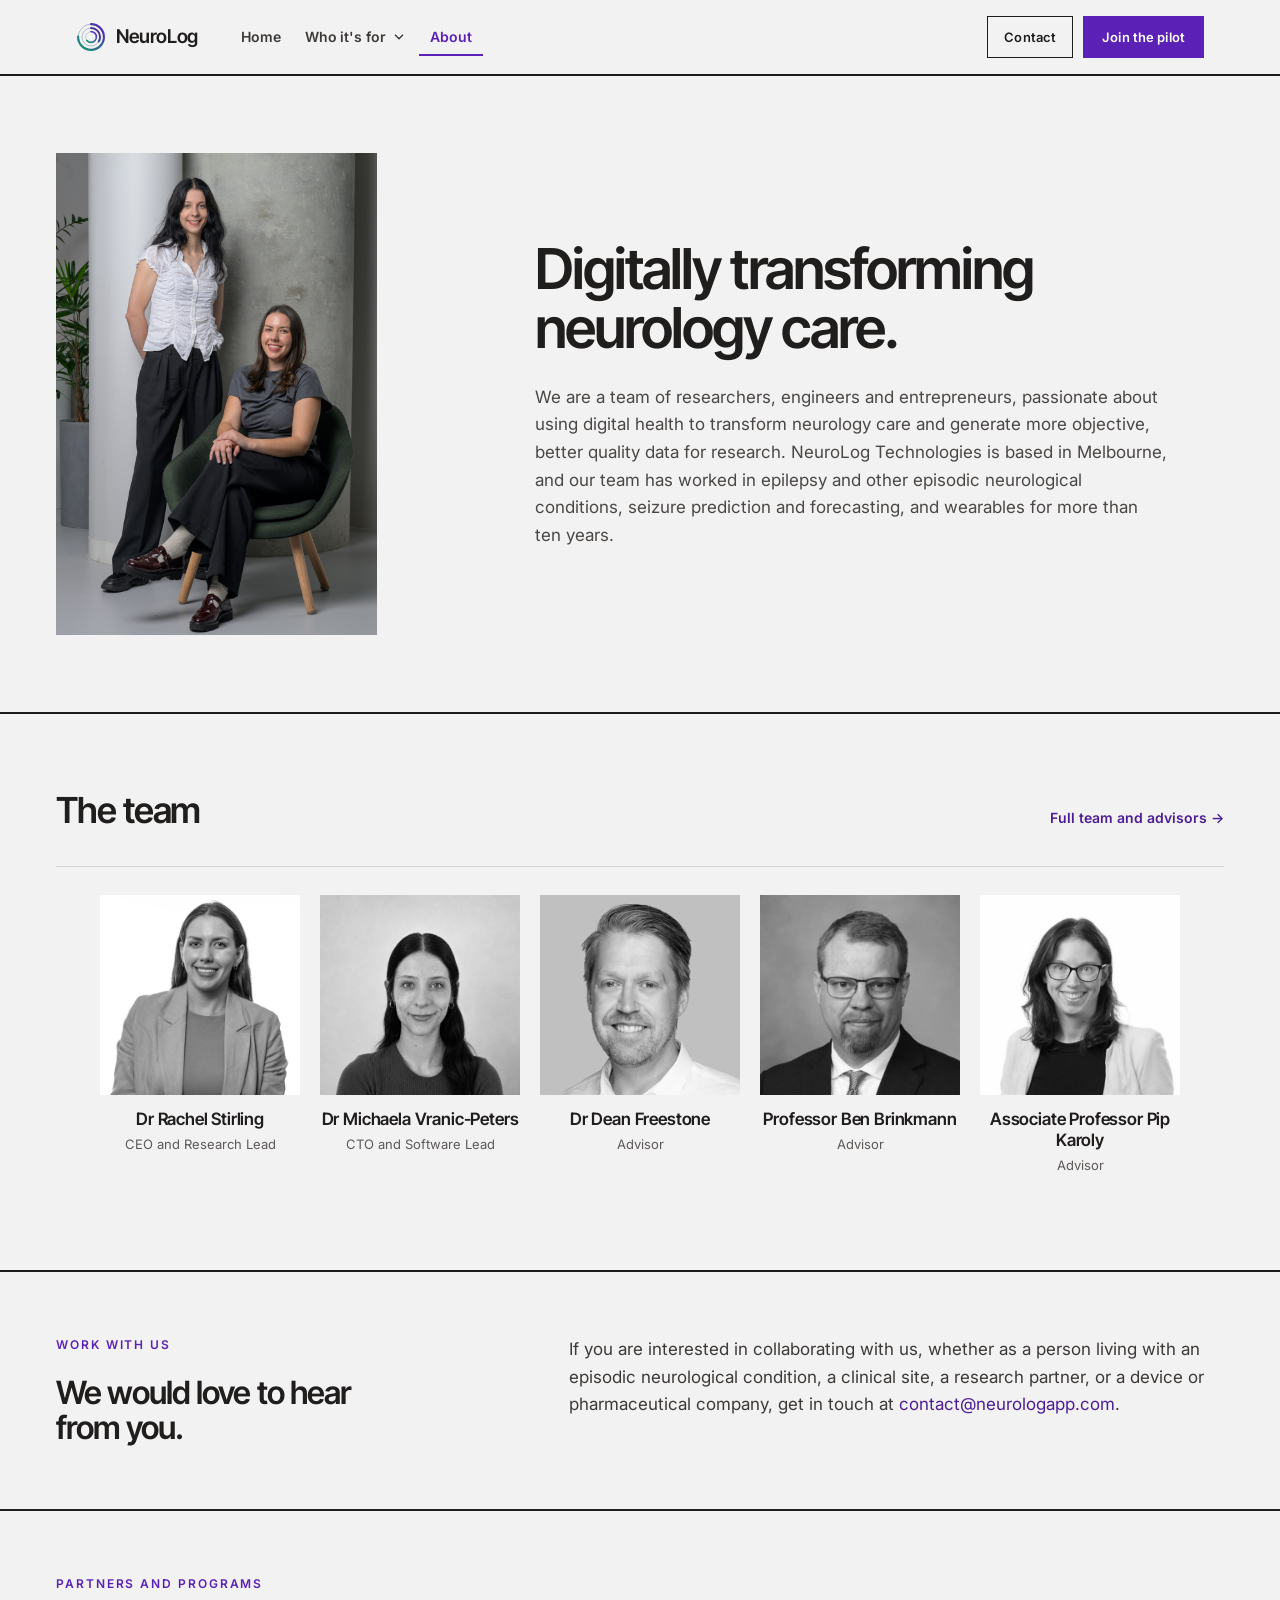
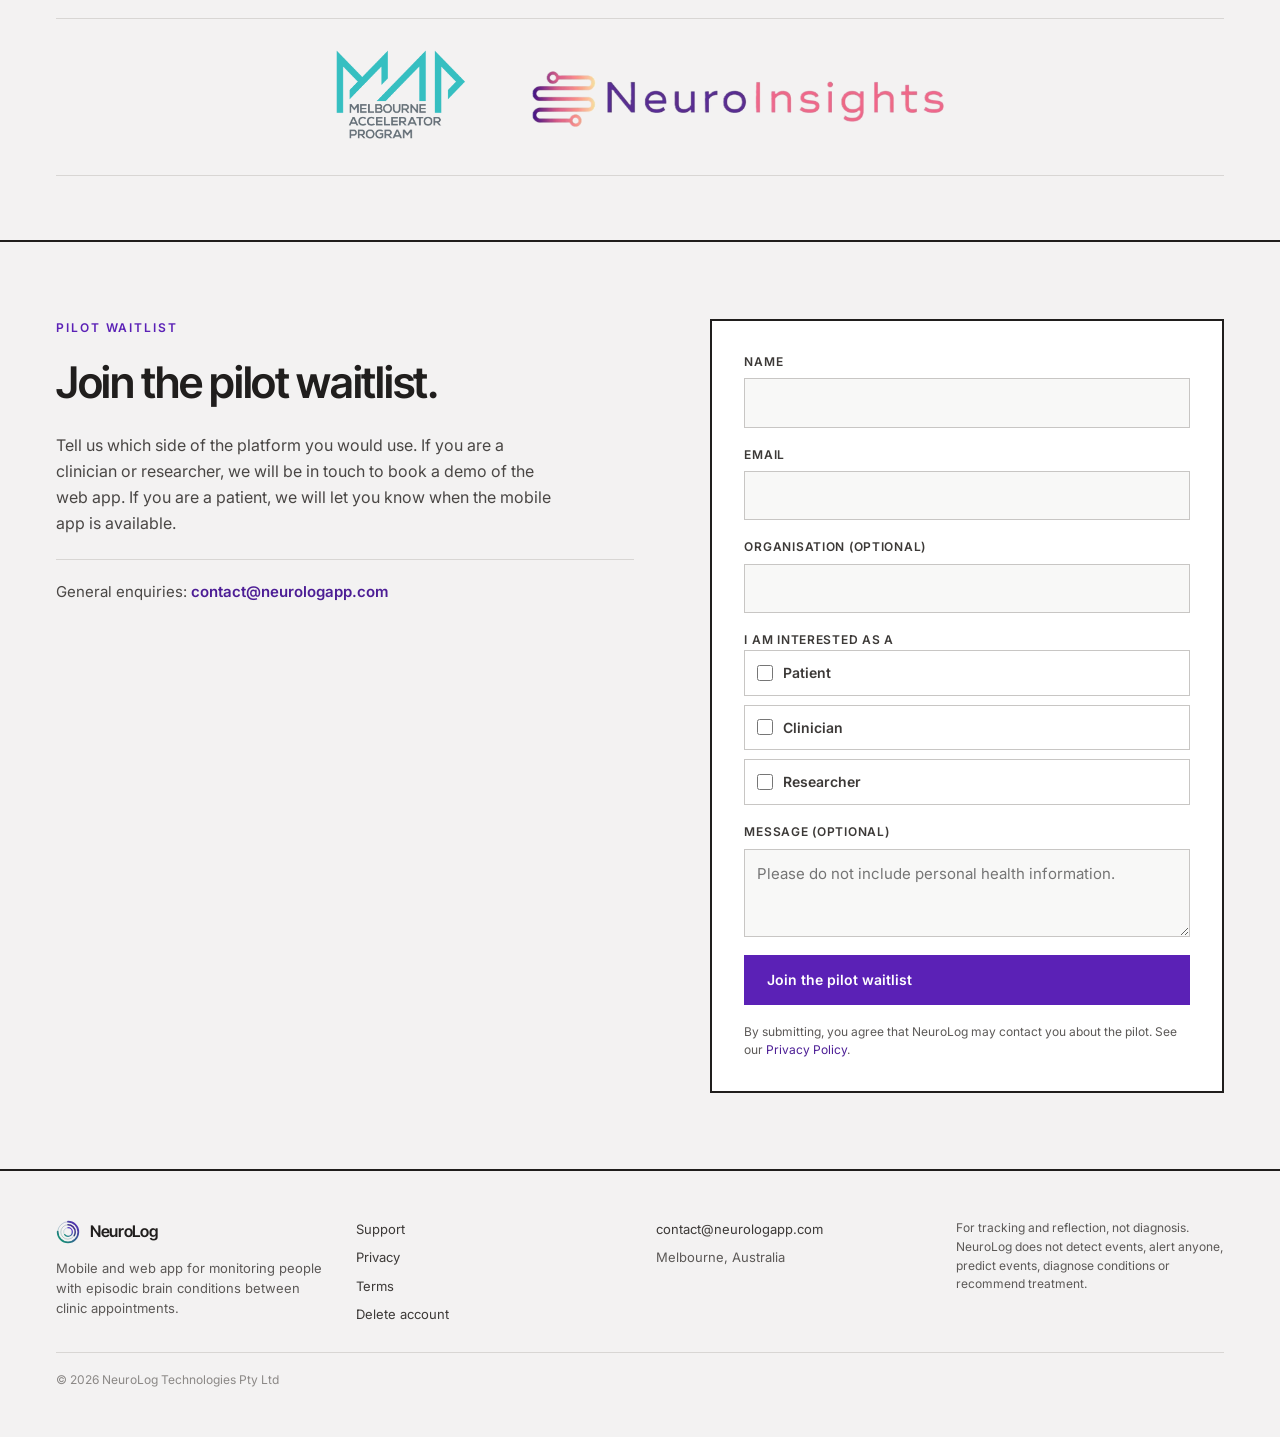
==== commit 697f7c4f: "Add SEO metadata and indexing foundations" ====
--- a/about.html
+++ b/about.html
@@ -5,22 +5,23 @@
   <meta charset="utf-8">
   <meta name="viewport" content="width=device-width, initial-scale=1">
   <title>Our team and neurology research background | NeuroLog</title>
-  <meta name="description" content="Meet NeuroLog’s Melbourne founders and advisors, with backgrounds in epilepsy research, biological rhythms, brain dynamics and health software.">
+  <meta name="description"
+    content="Meet NeuroLog&#x27;s Melbourne research and software team, bringing experience in epilepsy, seizure forecasting and wearable data to neurological health tools.">
   <link rel="canonical" href="https://neurologapp.com/about.html">
   <meta property="og:url" content="https://neurologapp.com/about.html">
   <meta property="og:site_name" content="NeuroLog">
   <meta property="og:locale" content="en_AU">
   <link rel="icon" href="assets/neurolog-logo.svg" type="image/svg+xml">
-  <meta property="og:title" content="Our team and neurology research background | NeuroLog">
-  <meta property="og:description" content="Meet NeuroLog’s Melbourne founders and advisors, with backgrounds in epilepsy research, biological rhythms, brain dynamics and health software.">
+  <meta property="og:title"
+    content="Our team and neurology research background | NeuroLog">
+  <meta property="og:description"
+    content="Meet NeuroLog&#x27;s Melbourne research and software team, bringing experience in epilepsy, seizure forecasting and wearable data to neurological health tools.">
   <meta property="og:type" content="website">
-  <meta property="og:image" content="https://neurologapp.com/assets/social-preview.jpg">
-  <meta property="og:image:width" content="1200">
-  <meta property="og:image:height" content="630">
-  <meta property="og:image:alt" content="NeuroLog: Understand what happens between appointments. Phone showing the app beside a smartwatch.">
-  <meta name="twitter:card" content="summary_large_image">
-  <meta name="twitter:image" content="https://neurologapp.com/assets/social-preview.jpg">
-  <meta name="twitter:image:alt" content="NeuroLog: Understand what happens between appointments.">
+  <link rel="preconnect" href="https://fonts.googleapis.com">
+  <link rel="preconnect" href="https://fonts.gstatic.com" crossorigin>
+  <link
+    href="https://fonts.googleapis.com/css2?family=Inter+Tight:wght@400;500;600;700&amp;family=Inter:wght@400;500;600;700&amp;display=swap"
+    rel="stylesheet">
   <link rel="stylesheet" href="assets/site.css">
   <script src="assets/site.js" defer></script>
 </head>
@@ -31,7 +32,7 @@
   <header class="site-header">
     <div class="site-header__bar">
       <a class="brand" href="index.html">
-        <img src="assets/neurolog-logo.svg" alt="" width="30" height="30" decoding="async">
+        <img src="assets/neurolog-logo.svg" alt="">
         <span>NeuroLog</span>
       </a>
 
@@ -82,11 +83,15 @@
   <main id="main">
 
     <section class="section section--page-head">
-      <div class="wrap split founder-story">
-        <img class="founder-photo" src="assets/team/founders-640.webp" srcset="assets/team/founders-640.webp 640w, assets/team/founders-960.webp 960w" sizes="(max-width: 860px) min(430px, 90vw), 38vw" fetchpriority="high" alt="NeuroLog co-founders Dr Rachel Stirling and Dr Michaela Vranic-Peters" width="640" height="960" decoding="async">
+      <div class="wrap split" style="gap:20px;align-items:center;">
+        <img src="assets/team/founders.jpg" alt="NeuroLog founders" style="width:70%;height:auto;">
         <div>
-          <h1 class="display display--page" style="max-width:22ch">Research, engineering and patient care.</h1>
-          <p class="lead">NeuroLog Technologies is based in Melbourne. Our team has over ten years’ experience in epilepsy, seizure forecasting and wearables. We combine research and software development to support patient care and longitudinal neurological research.</p>
+          <h1 class="display display--page" style="max-width:22ch">Digitally transforming neurology care.</h1>
+          <p class="lead" style="max-width:58ch">We are a team of researchers, engineers and entrepreneurs, passionate
+            about using digital health to transform neurology care and generate more objective, better quality data for
+            research. NeuroLog Technologies is based in Melbourne, and our team has worked in epilepsy and other
+            episodic
+            neurological conditions, seizure prediction and forecasting, and wearables for more than ten years.</p>
         </div>
       </div>
     </section>
@@ -94,33 +99,31 @@
       <div class="wrap">
         <div class="section-head">
           <h2 class="h2 h2--md">The team</h2>
-
+          <a class="text-link" href="about.html">Full team and advisors →</a>
         </div>
         <div class="team-strip">
           <div>
-            <img src="assets/team/rachel-bw.webp" alt="Dr Rachel Stirling" width="320" height="320" loading="lazy" decoding="async">
+            <img src="assets/team/rachel-bw.jpg" alt="Dr Rachel Stirling">
             <h3 class="h3">Dr Rachel Stirling</h3>
             <p class="role">CEO and Research Lead</p>
-            <p class="founder-bio">Rachel studies biological rhythms in epilepsy and seizure forecasting. She leads NeuroLog’s research direction.<br><a href="https://clarkinstitute.unimelb.edu.au/news/december-2022-researchers-profile">Rachel’s research background</a></p>
-          </div>
-          <div>
-            <img src="assets/team/michaela-bw.webp" alt="Dr Michaela Vranic-Peters" width="320" height="320" loading="lazy" decoding="async">
+          </div>
+          <div>
+            <img src="assets/team/michaela-bw.jpg" alt="Dr Michaela Vranic-Peters">
             <h3 class="h3">Dr Michaela Vranic-Peters</h3>
             <p class="role">CTO and Software Lead</p>
-            <p class="founder-bio">Michaela’s research explores brain dynamics and state transitions. She leads NeuroLog’s software development.<br><a href="https://medicine.unimelb.edu.au/research-groups/medicine-research/st-vincents-hospital/neural-engineering/characterising-brain-states-and-their-transitions-in-epilepsy">Michaela’s research background</a></p>
-          </div>
-          <div>
-            <img src="assets/team/dean-bw.webp" alt="Dr Dean Freestone" width="320" height="320" loading="lazy" decoding="async">
+          </div>
+          <div>
+            <img src="assets/team/dean-bw.jpg" alt="Dr Dean Freestone">
             <h3 class="h3">Dr Dean Freestone</h3>
             <p class="role">Advisor</p>
           </div>
           <div>
-            <img src="assets/team/ben-bw.webp" alt="Prof Benjamin Brinkmann" width="320" height="320" loading="lazy" decoding="async">
+            <img src="assets/team/ben-bw.jpg" alt="Prof Benjamin Brinkmann">
             <h3 class="h3">Professor Ben Brinkmann</h3>
             <p class="role">Advisor</p>
           </div>
           <div>
-            <img src="assets/team/pip-bw.webp" alt="A/Prof Pip Karoly" width="320" height="320" loading="lazy" decoding="async">
+            <img src="assets/team/pip-bw.jpg" alt="A/Prof Pip Karoly">
             <h3 class="h3">Associate Professor Pip Karoly</h3>
             <p class="role">Advisor</p>
           </div>
@@ -128,24 +131,16 @@
       </div>
     </section>
 
-
-    <section class="section section--rule product-section sage-section">
-      <div class="wrap reading-width">
-        <h2 class="h2">A patient-first approach.</h2>
-        <div class="prose">
-          <p>We prioritise patient safety and control over personal information. Logging should be manageable, privacy choices clear, and the patient’s own account central to the record.</p>
-          <p>Our clinical and research tools are designed around that record: summaries for appointments, and data curation that preserves timestamps, sources and gaps.</p>
-        </div>
-      </div>
-    </section>
     <section class="section section--rule" style="padding-block:clamp(40px,5vw,64px)">
       <div class="wrap split">
         <div>
-
-          <h2 class="h2 h2--sm" style="max-width:16ch">Work with us.</h2>
+          <p class="eyebrow" style="margin-bottom:20px">Work with us</p>
+          <h2 class="h2 h2--sm" style="max-width:16ch">We would love to hear from you.</h2>
         </div>
         <div class="prose">
-          <p>For clinical pilots, research partnerships or other collaborations, contact <a
+          <p>If you are interested in collaborating with us, whether as a person
+            living with an episodic neurological condition, a clinical site, a research partner, or a device
+            or pharmaceutical company, get in touch at <a
               href="mailto:contact@neurologapp.com">contact@neurologapp.com</a>.</p>
         </div>
       </div>
@@ -153,11 +148,11 @@
 
     <section class="section section--rule" style="padding-block:clamp(40px,5vw,64px)">
       <div class="wrap">
-
+        <p class="eyebrow" style="margin-bottom:24px">Partners and programs</p>
         <div class="partners" style="gap:60px;justify-content:center;">
           <img src="assets/MAP.png" alt="Melbourne Accelerator Program"
-            style="width:auto;height:100px;object-fit:contain;" width="889" height="662" loading="lazy" decoding="async">
-          <img src="assets/NeuroInsights.png" alt="NeuroInsights" style="width:auto;height:70px;object-fit:contain;" width="2656" height="444" loading="lazy" decoding="async">
+            style="width:auto;height:100px;object-fit:contain;">
+          <img src="assets/NeuroInsights.png" alt="NeuroInsights" style="width:auto;height:70px;object-fit:contain;">
         </div>
       </div>
     </section>
@@ -166,14 +161,16 @@
   <section class="section section--rule" id="waitlist">
     <div class="wrap waitlist">
       <div>
-
+        <p class="eyebrow">Pilot waitlist</p>
         <h2 class="h2">Join the pilot waitlist.</h2>
-        <p class="lead" style="max-width:50ch;font-size:16px">For clinical services, research teams and people interested in the app. Register your interest and we will be in touch about the pilot.</p>
+        <p class="lead" style="max-width:50ch;font-size:16px">Tell us which side of the platform you would use. If you
+          are a clinician or researcher, we will be in touch to book a demo of the web app. If you are a patient, we
+          will let you know when the mobile app is available.</p>
         <p class="waitlist__note">General enquiries: <a href="mailto:contact@neurologapp.com"
             style="font-weight:600">contact@neurologapp.com</a></p>
       </div>
 
-      <form class="form" data-waitlist-form>
+      <form class="form" data-waitlist-form novalidate="false">
         <label>Name
           <input type="text" name="name" required autocomplete="name">
         </label>
@@ -193,7 +190,7 @@
           <textarea name="message" placeholder="Please do not include personal health information."></textarea>
         </label>
         <button class="btn" type="submit">Join the pilot waitlist</button>
-        <p class="form__ok" data-waitlist-confirmation role="status" aria-live="polite" hidden>Your enquiry has been sent. We will be in touch about the pilot.</p>
+        <p class="form__ok" data-waitlist-confirmation hidden>Thanks, we have your enquiry and will be in touch.</p>
         <p class="form__fine">By submitting, you agree that NeuroLog may contact you about the pilot. See our <a
             href="privacy.html">Privacy Policy</a>.</p>
       </form>
@@ -204,10 +201,11 @@
     <div class="site-footer__grid">
       <div>
         <div class="brand">
-          <img src="assets/neurolog-logo.svg" alt="" width="30" height="30" decoding="async">
+          <img src="assets/neurolog-logo.svg" alt="">
           <span>NeuroLog</span>
         </div>
-        <p class="site-footer__blurb">A mobile app and web portal for patients, clinicians and researchers.</p>
+        <p class="site-footer__blurb">Mobile and web app for monitoring people with episodic brain conditions between
+          clinic appointments.</p>
       </div>
 
       <nav aria-label="Footer">
--- a/assets/site.css
+++ b/assets/site.css
@@ -1,43 +1,27 @@
 /* Neurolog — site styles */
 
-@font-face {
-  font-family: "Source Sans 3";
-  src: url("fonts/source-sans-3/SourceSans3VF-Upright.woff2") format("woff2");
-  font-style: normal;
-  font-weight: 200 900;
-  font-display: swap;
-}
-
-@font-face {
-  font-family: "Source Sans 3";
-  src: url("fonts/source-sans-3/SourceSans3VF-Italic.woff2") format("woff2");
-  font-style: italic;
-  font-weight: 200 900;
-  font-display: swap;
-}
-
 :root {
-  --bg: #f7f7fa;
+  --bg: #f3f2f2;
   --surface: #ffffff;
-  --ink: #2d2b3a;
-  --ink-2: #464253;
-  --ink-3: #565363;
-  --ink-4: #625e70;
-  --ink-5: #6f6b7c;
-  --accent: #645387;
-  --accent-dark: #52436f;
-  --accent-soft: #eeebf5;
-  --accent-pale: #c9bfdf;
-  --accent-tint: #ded8ee;
-  --green: #426a53;
-  --green-bright: #355c45;
-  --rule: #d4d0df;
-  --hair: #d4d0df;
-  --hair-2: #e5e2eb;
-  --field-border: #b5afc2;
-  --field-bg: #faf9fc;
-  --font-head: "Source Sans 3", system-ui, sans-serif;
-  --font-body: "Source Sans 3", system-ui, sans-serif;
+  --ink: #201e1d;
+  --ink-2: #3c3937;
+  --ink-3: #4a4745;
+  --ink-4: #5c5957;
+  --ink-5: #8b8886;
+  --accent: #5b21b6;
+  --accent-dark: #4c1d95;
+  --accent-soft: #f4efff;
+  --accent-pale: #c9b6ef;
+  --accent-tint: #e6dcfa;
+  --green: #087653;
+  --green-bright: #0d9e6e;
+  --rule: #201e1d;
+  --hair: #d8d6d4;
+  --hair-2: #e4e2e0;
+  --field-border: #c8c6c4;
+  --field-bg: #f8f8f7;
+  --font-head: "Inter Tight", system-ui, sans-serif;
+  --font-body: Inter, system-ui, sans-serif;
   --header-h: 74px;
   --gutter: clamp(20px, 5vw, 56px);
 }
@@ -58,7 +42,6 @@
   background: var(--bg);
   color: var(--ink);
   font-family: var(--font-body);
-  font-feature-settings: "zero" 0;
   font-size: 16px;
   line-height: 1.55;
   -webkit-font-smoothing: antialiased;
@@ -135,7 +118,7 @@
 }
 
 .section--rule {
-  border-top: 1px solid var(--rule);
+  border-top: 2px solid var(--rule);
 }
 
 .section--hero {
@@ -152,6 +135,23 @@
 }
 
 /* Type -------------------------------------------------------------------- */
+
+.eyebrow {
+  margin: 0 0 22px;
+  font-size: 12px;
+  font-weight: 600;
+  letter-spacing: .16em;
+  text-transform: uppercase;
+  color: var(--accent);
+}
+
+.eyebrow--green {
+  color: var(--green);
+}
+
+.eyebrow--pale {
+  color: var(--accent-pale);
+}
 
 .display {
   font-family: var(--font-head);
@@ -305,7 +305,7 @@
   top: 0;
   z-index: 40;
   background: var(--bg);
-  border-bottom: 1px solid var(--rule);
+  border-bottom: 2px solid var(--rule);
 }
 
 .site-header__bar {
@@ -391,7 +391,7 @@
   left: 0;
   min-width: 236px;
   background: var(--bg);
-  border: 1px solid var(--rule);
+  border: 2px solid var(--rule);
   border-top: 0;
   z-index: 60;
 }
@@ -586,6 +586,63 @@
   max-width: 46ch;
 }
 
+/* Marquee ----------------------------------------------------------------- */
+
+.marquee {
+  width: min(1240px, 100%);
+  margin: 0 auto;
+  overflow: hidden;
+}
+
+.marquee--home {
+  padding-bottom: clamp(48px, 6vw, 88px);
+}
+
+.marquee__track {
+  display: flex;
+  gap: 20px;
+  width: max-content;
+  animation: nl-marquee 64s linear infinite;
+}
+
+.marquee--short .marquee__track {
+  animation-duration: 44s;
+}
+
+.marquee:hover .marquee__track {
+  animation-play-state: paused;
+}
+
+.marquee__track img {
+  flex: 0 0 auto;
+  height: min(62vh, 480px);
+  width: auto;
+}
+
+@keyframes nl-marquee {
+  from {
+    transform: translateX(0);
+  }
+
+  to {
+    transform: translateX(calc(-50% - 10px));
+  }
+}
+
+@media (prefers-reduced-motion: reduce) {
+  html {
+    scroll-behavior: auto;
+  }
+
+  .marquee {
+    overflow-x: auto;
+  }
+
+  .marquee__track {
+    animation: none;
+  }
+}
+
 /* Figures, team, partners ------------------------------------------------- */
 
 .figure img {
@@ -705,6 +762,7 @@
 
 .partners {
   display: flex;
+  flex-wrap: wrap;
   align-items: center;
   min-height: 132px;
   padding: 28px 0;
@@ -714,6 +772,7 @@
 
 .partners img {
   width: min(170px, 100%);
+  max-width: 100%;
   height: auto;
 }
 
@@ -721,7 +780,7 @@
   display: grid;
   grid-template-columns: repeat(4, minmax(0, 1fr));
   margin-top: 44px;
-  border-top: 1px solid var(--rule);
+  border-top: 2px solid var(--rule);
 }
 
 .pillars > div {
@@ -773,17 +832,17 @@
   display: grid;
   gap: 18px;
   background: var(--surface);
-  border: 1px solid var(--rule);
+  border: 2px solid var(--rule);
   padding: clamp(22px, 3vw, 32px);
 }
 
 .form label {
   display: grid;
   gap: 7px;
-  font-size: 14px;
-  font-weight: 600;
-  letter-spacing: 0;
-  text-transform: none;
+  font-size: 12px;
+  font-weight: 600;
+  letter-spacing: .06em;
+  text-transform: uppercase;
   color: var(--ink-2);
 }
 
@@ -816,10 +875,10 @@
 
 .form legend {
   padding: 0;
-  font-size: 14px;
-  font-weight: 600;
-  letter-spacing: 0;
-  text-transform: none;
+  font-size: 12px;
+  font-weight: 600;
+  letter-spacing: .06em;
+  text-transform: uppercase;
   color: var(--ink-2);
 }
 
@@ -869,19 +928,13 @@
 .form__ok {
   padding: 12px 14px;
   background: #e7f6f0;
-  border: 1px solid #b8cfc0;
+  border-left: 3px solid var(--green-bright);
   font-size: 14px;
   color: #075c41;
 }
 
 .form__ok[hidden] {
   display: none;
-}
-
-.form__ok[data-error] {
-  background: #fff1ed;
-  border-color: #a43120;
-  color: #802719;
 }
 
 /* Legal and support pages -------------------------------------------------- */
@@ -898,8 +951,8 @@
   top: 96px;
   display: grid;
   gap: 9px;
-  padding-top: 18px;
-  border-top: 1px solid var(--rule);
+  padding-left: 18px;
+  border-left: 2px solid var(--rule);
 }
 
 .legal-nav a {
@@ -977,7 +1030,7 @@
 .legal-callout {
   margin-top: 20px;
   padding: 18px 20px;
-  border: 1px solid var(--hair);
+  border-left: 3px solid var(--accent);
   background: var(--accent-soft);
 }
 
@@ -1022,7 +1075,7 @@
 /* Footer ------------------------------------------------------------------ */
 
 .site-footer {
-  border-top: 1px solid var(--rule);
+  border-top: 2px solid var(--rule);
   padding: clamp(32px, 4vw, 48px) var(--gutter);
 }
 
@@ -1092,103 +1145,6 @@
 
 /* Responsive -------------------------------------------------------------- */
 
-/* Product pages share the lavender, sage and open spacing of the print work. */
-.section--hero { background: #ded8ee; }
-.hero-grid { display: grid; grid-template-columns: 1.12fr .88fr; gap: clamp(32px, 5vw, 72px); align-items: center; }
-.hero-grid .display { font-size: clamp(42px, 5.3vw, 72px); max-width: 15ch; }
-.display span { color: var(--accent); }
-.hero-grid .lead { max-width: 43ch; font-size: 20px; }
-.hero-photo { width: 100%; max-width: 450px; margin-left: auto; }
-.hero-photo img { width: 100%; height: auto; border-radius: 12px 12px 110px 12px; }
-.hero-note { margin-top: 20px; max-width: 48ch; color: var(--ink-3); font-size: 15px; }
-.btn, .header__contact, .menu-btn { border-radius: 6px; }
-.form { border-radius: 10px; }
-.form input, .form textarea, .form .check { border-radius: 5px; }
-.section-intro { max-width: 65ch; margin-bottom: 36px; }
-.section-intro > p { margin-top: 18px; color: var(--ink-3); font-size: 18px; }
-.reading-width { max-width: 820px; }
-.product-section .h2 { margin-bottom: 24px; }
-.product-section .prose { max-width: none; }
-.product-section .prose + .h2 { margin-top: 44px; }
-.product-section .data-table-wrap { margin-top: 0; }
-.page-intro .display { max-width: 23ch; }
-.page-intro .lead { max-width: 64ch; font-size: 20px; }
-.status-note { margin-top: 22px; max-width: 70ch; font-size: 16px; color: var(--ink-3); }
-.soft-section { background: #eeebf5; }
-.sage-section { background: #dfebe2; }
-.workflow-list { display: grid; grid-template-columns: repeat(3, minmax(0, 1fr)); gap: 32px; padding: 0; margin: 36px 0 0; list-style: none; }
-.workflow-list li { padding-top: 22px; border-top: 1px solid var(--hair); }
-.workflow-list h3, .detail-grid h3 { font-size: 23px; font-weight: 600; line-height: 1.2; }
-.workflow-list p, .detail-grid p { margin-top: 12px; color: var(--ink-3); font-size: 17px; line-height: 1.6; }
-.detail-grid { display: grid; grid-template-columns: repeat(2, minmax(0, 1fr)); gap: 32px 64px; margin-top: 32px; }
-.detail-grid article { padding-top: 24px; border-top: 1px solid var(--hair); }
-.related-links { display: flex; flex-wrap: wrap; gap: 14px 28px; margin-top: 28px; font-weight: 600; }
-.prose a, .related-links a, .faq-list a, .research-links a, .founder-bio a { text-decoration: underline; text-underline-offset: 3px; }
-.related-links .btn { text-decoration: none; }
-.audience-grid--inset { gap: 32px; margin-top: 36px; }
-.audience-grid--inset .audience-card { padding: 24px 0 0; border-right: 0; border-top: 1px solid var(--hair); border-bottom: 0; }
-.audience-grid--inset .audience-card:hover { background: transparent; }
-.audience-grid--inset .body { font-size: 17px; }
-.audience-grid--inset .link-arrow { margin-top: auto; padding-top: 14px; }
-.founder-story { align-items: center; grid-template-columns: .85fr 1.15fr; }
-.founder-photo { width: 100%; height: auto; max-width: 430px; border-radius: 8px 8px 72px 8px; }
-.founder-story .prose { margin-top: 24px; }
-.founder-bio { margin-top: 10px; font-size: 15px; color: var(--ink-3); }
-.founder-bio a { display: inline-block; margin-top: 12px; }
-.research-links { padding-left: 20px; color: var(--ink-3); }
-.research-links li + li { margin-top: 18px; }
-.research-links p { margin-top: 6px; }
-.faq-list { max-width: 850px; }
-.faq-list details { border-bottom: 1px solid var(--hair); padding: 20px 0; }
-.faq-list details:first-child { border-top: 1px solid var(--hair); }
-.faq-list summary { cursor: pointer; font-size: 20px; font-weight: 600; line-height: 1.35; padding-right: 16px; }
-.faq-list details p { margin-top: 16px; max-width: 68ch; color: var(--ink-3); font-size: 17px; }
-.data-table-wrap { max-width: 100%; overflow-x: auto; margin-top: 28px; }
-.data-table { width: 100%; border-collapse: collapse; text-align: left; font-size: 17px; }
-.data-table caption { text-align: left; margin-bottom: 16px; font-weight: 600; color: var(--ink-2); }
-.data-table th, .data-table td { padding: 18px 22px 18px 0; border-bottom: 1px solid var(--hair); vertical-align: top; }
-.data-table th { font-weight: 600; }
-.data-table thead th { border-top: 1px solid var(--hair); }
-.data-table td { color: var(--ink-3); }
-.data-table th:first-child { min-width: 145px; }
-.app-walkthrough { display: grid; grid-template-columns: repeat(3, minmax(0, 1fr)); gap: clamp(24px, 4vw, 56px); margin-top: 40px; }
-.app-walkthrough figure { min-width: 0; }
-.app-walkthrough img { width: 100%; max-width: 270px; height: auto; margin: 0 auto; border: 5px solid #2d2b3a; border-radius: 34px; }
-.app-walkthrough figcaption { margin-top: 18px; text-align: center; font-size: 18px; font-weight: 600; }
-.app-walkthrough figcaption p { margin-top: 10px; color: var(--ink-3); font-size: 17px; }
-.partners { flex-wrap: wrap; gap: 24px 60px; border: 0; }
-.partners img { max-width: 100%; }
-.waitlist .lead { max-width: 48ch; }
-:target { scroll-margin-top: calc(var(--header-h) + 24px); }
-
-@media (max-width: 860px) {
-  .hero-grid, .founder-story { grid-template-columns: 1fr; }
-  .hero-grid .display { max-width: 18ch; }
-  .hero-photo { max-width: 420px; margin: 0; }
-  .hero-photo img { border-bottom-right-radius: 80px; }
-  .workflow-list { grid-template-columns: 1fr; gap: 24px; }
-  .detail-grid { gap: 28px; }
-}
-@media (max-width: 600px) {
-  .detail-grid, .app-walkthrough { grid-template-columns: 1fr; }
-  .app-walkthrough { gap: 44px; }
-  .app-walkthrough img { max-width: 250px; }
-  .app-walkthrough figcaption { max-width: 38ch; margin-inline: auto; }
-  .section--hero { padding-top: 40px; }
-  .site-header__bar { padding-inline: 16px; gap: 10px; }
-  .header__actions { gap: 8px; }
-  .btn--sm { padding-inline: 12px; }
-  .brand { gap: 7px; }
-  .brand span { font-size: 18px; }
-  .page-intro .display { font-size: 38px; }
-  .partners img { max-height: 70px; }
-  .data-table { font-size: 15px; }
-  .data-table th, .data-table td { padding-right: 14px; }
-}
-@media (prefers-reduced-motion: reduce) {
-  html { scroll-behavior: auto; }
-}
-
 @media (max-width: 1019px) {
   .nav,
   .header__contact {
@@ -1260,3 +1216,14 @@
     position: static;
   }
 }
+
+@media (max-width: 360px) {
+  .site-header__bar,
+  .header__actions {
+    gap: 8px;
+  }
+
+  .header__actions .btn--sm {
+    padding-inline: 8px;
+  }
+}
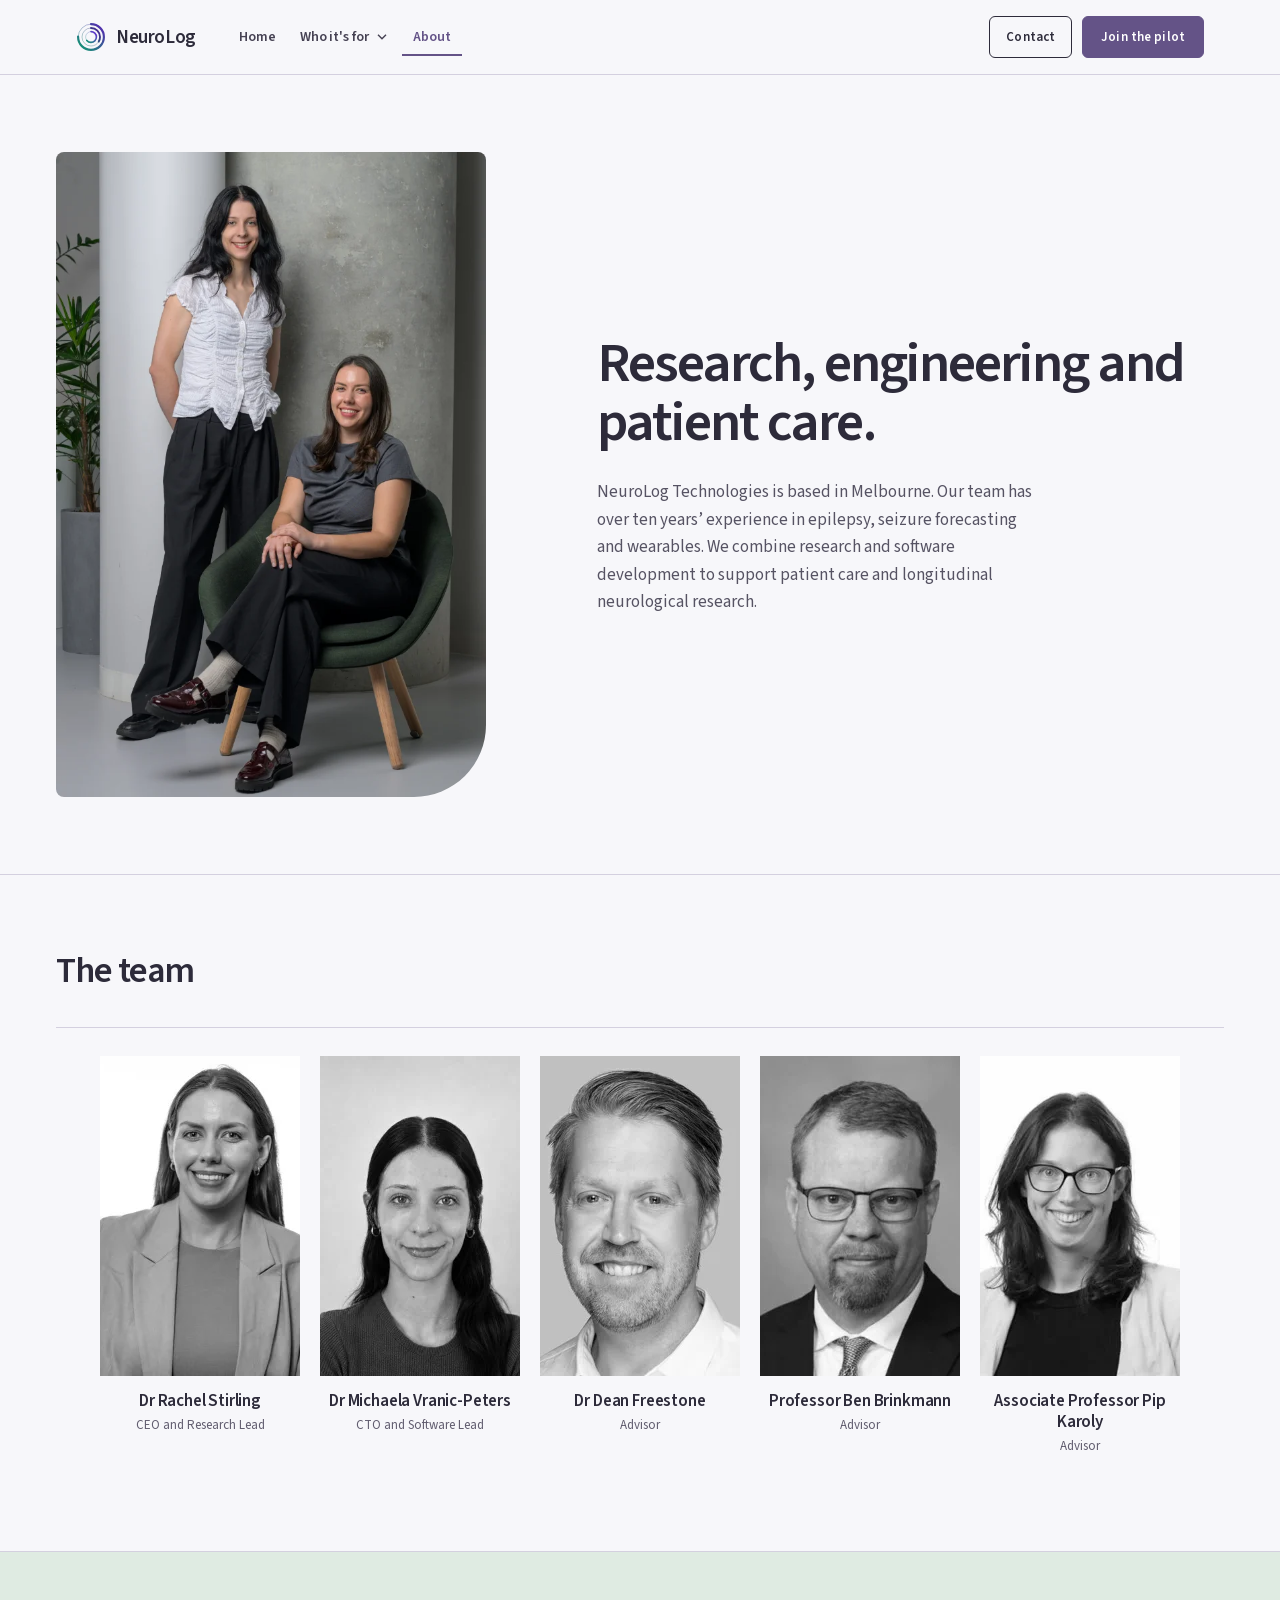
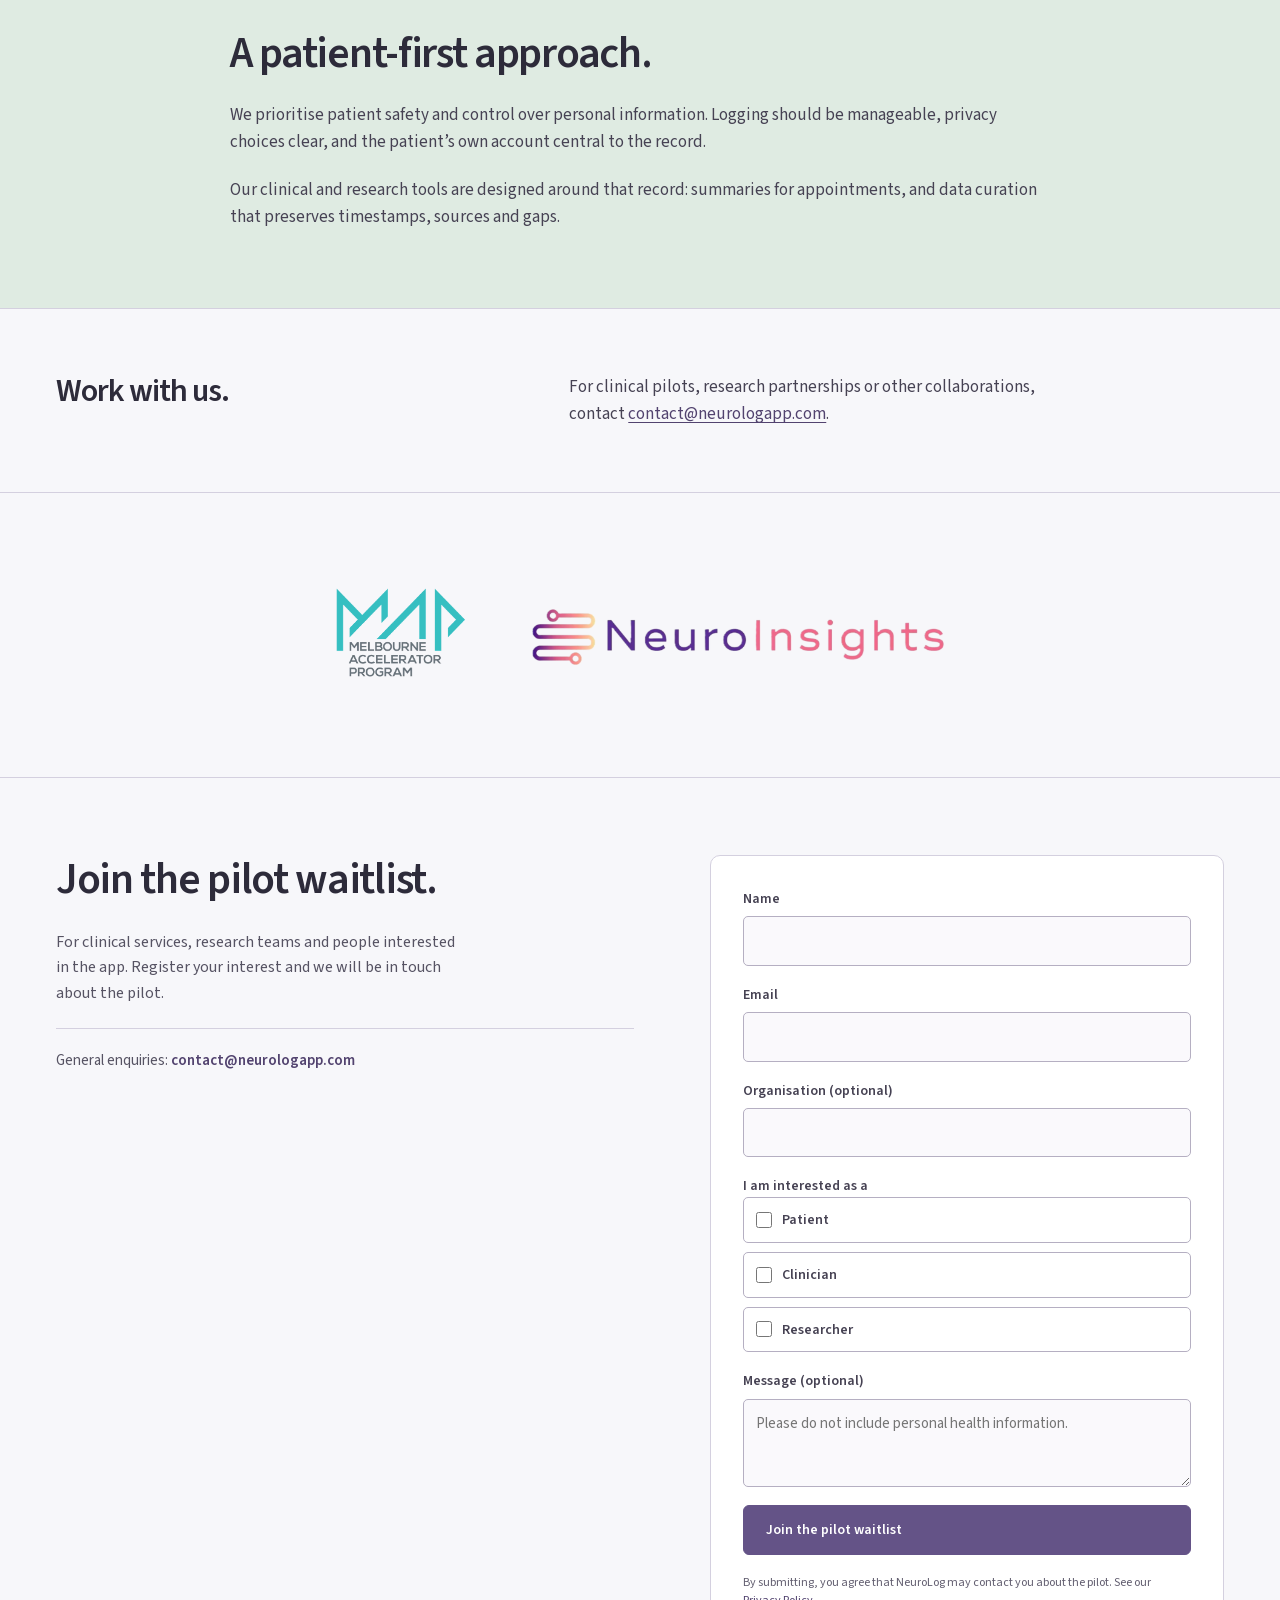
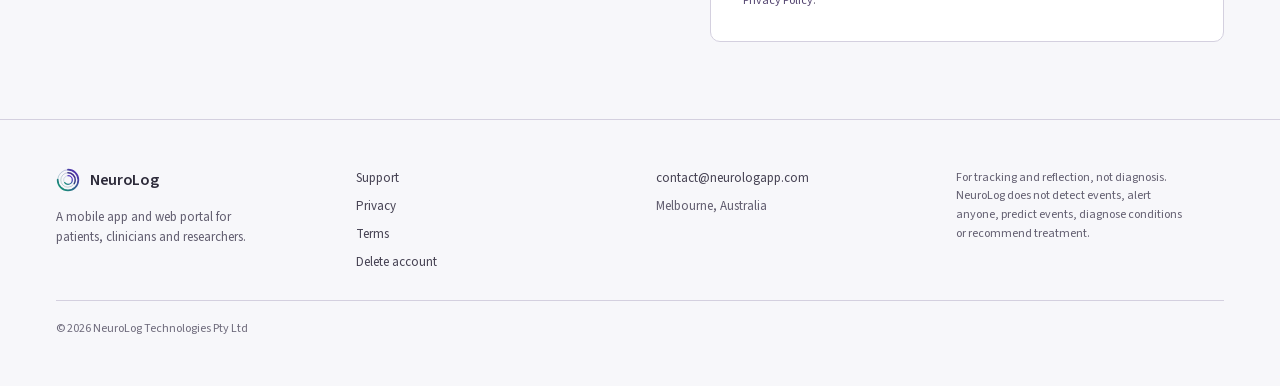
==== commit 50a07c76: "Clarify wearable connections and research consent in website copy" ====
--- a/about.html
+++ b/about.html
@@ -5,23 +5,22 @@
   <meta charset="utf-8">
   <meta name="viewport" content="width=device-width, initial-scale=1">
   <title>Our team and neurology research background | NeuroLog</title>
-  <meta name="description"
-    content="Meet NeuroLog&#x27;s Melbourne research and software team, bringing experience in epilepsy, seizure forecasting and wearable data to neurological health tools.">
+  <meta name="description" content="Meet NeuroLog’s Melbourne founders and advisors, with backgrounds in epilepsy research, biological rhythms, brain dynamics and health software.">
   <link rel="canonical" href="https://neurologapp.com/about.html">
   <meta property="og:url" content="https://neurologapp.com/about.html">
   <meta property="og:site_name" content="NeuroLog">
   <meta property="og:locale" content="en_AU">
   <link rel="icon" href="assets/neurolog-logo.svg" type="image/svg+xml">
-  <meta property="og:title"
-    content="Our team and neurology research background | NeuroLog">
-  <meta property="og:description"
-    content="Meet NeuroLog&#x27;s Melbourne research and software team, bringing experience in epilepsy, seizure forecasting and wearable data to neurological health tools.">
+  <meta property="og:title" content="Our team and neurology research background | NeuroLog">
+  <meta property="og:description" content="Meet NeuroLog’s Melbourne founders and advisors, with backgrounds in epilepsy research, biological rhythms, brain dynamics and health software.">
   <meta property="og:type" content="website">
-  <link rel="preconnect" href="https://fonts.googleapis.com">
-  <link rel="preconnect" href="https://fonts.gstatic.com" crossorigin>
-  <link
-    href="https://fonts.googleapis.com/css2?family=Inter+Tight:wght@400;500;600;700&amp;family=Inter:wght@400;500;600;700&amp;display=swap"
-    rel="stylesheet">
+  <meta property="og:image" content="https://neurologapp.com/assets/social-preview.jpg">
+  <meta property="og:image:width" content="1200">
+  <meta property="og:image:height" content="630">
+  <meta property="og:image:alt" content="NeuroLog: Understand what happens between appointments. Phone showing the app beside a smartwatch.">
+  <meta name="twitter:card" content="summary_large_image">
+  <meta name="twitter:image" content="https://neurologapp.com/assets/social-preview.jpg">
+  <meta name="twitter:image:alt" content="NeuroLog: Understand what happens between appointments.">
   <link rel="stylesheet" href="assets/site.css">
   <script src="assets/site.js" defer></script>
 </head>
@@ -32,7 +31,7 @@
   <header class="site-header">
     <div class="site-header__bar">
       <a class="brand" href="index.html">
-        <img src="assets/neurolog-logo.svg" alt="">
+        <img src="assets/neurolog-logo.svg" alt="" width="30" height="30" decoding="async">
         <span>NeuroLog</span>
       </a>
 
@@ -83,15 +82,11 @@
   <main id="main">
 
     <section class="section section--page-head">
-      <div class="wrap split" style="gap:20px;align-items:center;">
-        <img src="assets/team/founders.jpg" alt="NeuroLog founders" style="width:70%;height:auto;">
+      <div class="wrap split founder-story">
+        <img class="founder-photo" src="assets/team/founders-640.webp" srcset="assets/team/founders-640.webp 640w, assets/team/founders-960.webp 960w" sizes="(max-width: 860px) min(430px, 90vw), 38vw" fetchpriority="high" alt="NeuroLog co-founders Dr Rachel Stirling and Dr Michaela Vranic-Peters" width="640" height="960" decoding="async">
         <div>
-          <h1 class="display display--page" style="max-width:22ch">Digitally transforming neurology care.</h1>
-          <p class="lead" style="max-width:58ch">We are a team of researchers, engineers and entrepreneurs, passionate
-            about using digital health to transform neurology care and generate more objective, better quality data for
-            research. NeuroLog Technologies is based in Melbourne, and our team has worked in epilepsy and other
-            episodic
-            neurological conditions, seizure prediction and forecasting, and wearables for more than ten years.</p>
+          <h1 class="display display--page" style="max-width:22ch">Research, engineering and patient care.</h1>
+          <p class="lead">NeuroLog Technologies is based in Melbourne. Our team has over ten years’ experience in epilepsy, seizure forecasting and wearables. We combine research and software development to support patient care and longitudinal neurological research.</p>
         </div>
       </div>
     </section>
@@ -99,31 +94,31 @@
       <div class="wrap">
         <div class="section-head">
           <h2 class="h2 h2--md">The team</h2>
-          <a class="text-link" href="about.html">Full team and advisors →</a>
+
         </div>
         <div class="team-strip">
           <div>
-            <img src="assets/team/rachel-bw.jpg" alt="Dr Rachel Stirling">
+            <img src="assets/team/rachel-bw.webp" alt="Dr Rachel Stirling" width="320" height="320" loading="lazy" decoding="async">
             <h3 class="h3">Dr Rachel Stirling</h3>
             <p class="role">CEO and Research Lead</p>
           </div>
           <div>
-            <img src="assets/team/michaela-bw.jpg" alt="Dr Michaela Vranic-Peters">
+            <img src="assets/team/michaela-bw.webp" alt="Dr Michaela Vranic-Peters" width="320" height="320" loading="lazy" decoding="async">
             <h3 class="h3">Dr Michaela Vranic-Peters</h3>
             <p class="role">CTO and Software Lead</p>
           </div>
           <div>
-            <img src="assets/team/dean-bw.jpg" alt="Dr Dean Freestone">
+            <img src="assets/team/dean-bw.webp" alt="Dr Dean Freestone" width="320" height="320" loading="lazy" decoding="async">
             <h3 class="h3">Dr Dean Freestone</h3>
             <p class="role">Advisor</p>
           </div>
           <div>
-            <img src="assets/team/ben-bw.jpg" alt="Prof Benjamin Brinkmann">
+            <img src="assets/team/ben-bw.webp" alt="Prof Benjamin Brinkmann" width="320" height="320" loading="lazy" decoding="async">
             <h3 class="h3">Professor Ben Brinkmann</h3>
             <p class="role">Advisor</p>
           </div>
           <div>
-            <img src="assets/team/pip-bw.jpg" alt="A/Prof Pip Karoly">
+            <img src="assets/team/pip-bw.webp" alt="A/Prof Pip Karoly" width="320" height="320" loading="lazy" decoding="async">
             <h3 class="h3">Associate Professor Pip Karoly</h3>
             <p class="role">Advisor</p>
           </div>
@@ -131,16 +126,24 @@
       </div>
     </section>
 
+
+    <section class="section section--rule product-section sage-section">
+      <div class="wrap reading-width">
+        <h2 class="h2">A patient-first approach.</h2>
+        <div class="prose">
+          <p>We prioritise patient safety and control over personal information. Logging should be manageable, privacy choices clear, and the patient’s own account central to the record.</p>
+          <p>Our clinical and research tools are designed around that record: summaries for appointments, and data curation that preserves timestamps, sources and gaps.</p>
+        </div>
+      </div>
+    </section>
     <section class="section section--rule" style="padding-block:clamp(40px,5vw,64px)">
       <div class="wrap split">
         <div>
-          <p class="eyebrow" style="margin-bottom:20px">Work with us</p>
-          <h2 class="h2 h2--sm" style="max-width:16ch">We would love to hear from you.</h2>
+
+          <h2 class="h2 h2--sm" style="max-width:16ch">Work with us.</h2>
         </div>
         <div class="prose">
-          <p>If you are interested in collaborating with us, whether as a person
-            living with an episodic neurological condition, a clinical site, a research partner, or a device
-            or pharmaceutical company, get in touch at <a
+          <p>For clinical pilots, research partnerships or other collaborations, contact <a
               href="mailto:contact@neurologapp.com">contact@neurologapp.com</a>.</p>
         </div>
       </div>
@@ -148,11 +151,11 @@
 
     <section class="section section--rule" style="padding-block:clamp(40px,5vw,64px)">
       <div class="wrap">
-        <p class="eyebrow" style="margin-bottom:24px">Partners and programs</p>
+
         <div class="partners" style="gap:60px;justify-content:center;">
           <img src="assets/MAP.png" alt="Melbourne Accelerator Program"
-            style="width:auto;height:100px;object-fit:contain;">
-          <img src="assets/NeuroInsights.png" alt="NeuroInsights" style="width:auto;height:70px;object-fit:contain;">
+            style="width:auto;height:100px;object-fit:contain;" width="889" height="662" loading="lazy" decoding="async">
+          <img src="assets/NeuroInsights.png" alt="NeuroInsights" style="width:auto;height:70px;object-fit:contain;" width="2656" height="444" loading="lazy" decoding="async">
         </div>
       </div>
     </section>
@@ -161,16 +164,14 @@
   <section class="section section--rule" id="waitlist">
     <div class="wrap waitlist">
       <div>
-        <p class="eyebrow">Pilot waitlist</p>
+
         <h2 class="h2">Join the pilot waitlist.</h2>
-        <p class="lead" style="max-width:50ch;font-size:16px">Tell us which side of the platform you would use. If you
-          are a clinician or researcher, we will be in touch to book a demo of the web app. If you are a patient, we
-          will let you know when the mobile app is available.</p>
+        <p class="lead" style="max-width:50ch;font-size:16px">For clinical services, research teams and people interested in the app. Register your interest and we will be in touch about the pilot.</p>
         <p class="waitlist__note">General enquiries: <a href="mailto:contact@neurologapp.com"
             style="font-weight:600">contact@neurologapp.com</a></p>
       </div>
 
-      <form class="form" data-waitlist-form novalidate="false">
+      <form class="form" data-waitlist-form>
         <label>Name
           <input type="text" name="name" required autocomplete="name">
         </label>
@@ -190,7 +191,7 @@
           <textarea name="message" placeholder="Please do not include personal health information."></textarea>
         </label>
         <button class="btn" type="submit">Join the pilot waitlist</button>
-        <p class="form__ok" data-waitlist-confirmation hidden>Thanks, we have your enquiry and will be in touch.</p>
+        <p class="form__ok" data-waitlist-confirmation role="status" aria-live="polite" hidden>Your enquiry has been sent. We will be in touch about the pilot.</p>
         <p class="form__fine">By submitting, you agree that NeuroLog may contact you about the pilot. See our <a
             href="privacy.html">Privacy Policy</a>.</p>
       </form>
@@ -201,11 +202,10 @@
     <div class="site-footer__grid">
       <div>
         <div class="brand">
-          <img src="assets/neurolog-logo.svg" alt="">
+          <img src="assets/neurolog-logo.svg" alt="" width="30" height="30" decoding="async">
           <span>NeuroLog</span>
         </div>
-        <p class="site-footer__blurb">Mobile and web app for monitoring people with episodic brain conditions between
-          clinic appointments.</p>
+        <p class="site-footer__blurb">A mobile app and web portal for patients, clinicians and researchers.</p>
       </div>
 
       <nav aria-label="Footer">
--- a/assets/site.css
+++ b/assets/site.css
@@ -1,27 +1,43 @@
 /* Neurolog — site styles */
 
+@font-face {
+  font-family: "Source Sans 3";
+  src: url("fonts/source-sans-3/SourceSans3VF-Upright.woff2") format("woff2");
+  font-style: normal;
+  font-weight: 200 900;
+  font-display: swap;
+}
+
+@font-face {
+  font-family: "Source Sans 3";
+  src: url("fonts/source-sans-3/SourceSans3VF-Italic.woff2") format("woff2");
+  font-style: italic;
+  font-weight: 200 900;
+  font-display: swap;
+}
+
 :root {
-  --bg: #f3f2f2;
+  --bg: #f7f7fa;
   --surface: #ffffff;
-  --ink: #201e1d;
-  --ink-2: #3c3937;
-  --ink-3: #4a4745;
-  --ink-4: #5c5957;
-  --ink-5: #8b8886;
-  --accent: #5b21b6;
-  --accent-dark: #4c1d95;
-  --accent-soft: #f4efff;
-  --accent-pale: #c9b6ef;
-  --accent-tint: #e6dcfa;
-  --green: #087653;
-  --green-bright: #0d9e6e;
-  --rule: #201e1d;
-  --hair: #d8d6d4;
-  --hair-2: #e4e2e0;
-  --field-border: #c8c6c4;
-  --field-bg: #f8f8f7;
-  --font-head: "Inter Tight", system-ui, sans-serif;
-  --font-body: Inter, system-ui, sans-serif;
+  --ink: #2d2b3a;
+  --ink-2: #464253;
+  --ink-3: #565363;
+  --ink-4: #625e70;
+  --ink-5: #6f6b7c;
+  --accent: #645387;
+  --accent-dark: #52436f;
+  --accent-soft: #eeebf5;
+  --accent-pale: #c9bfdf;
+  --accent-tint: #ded8ee;
+  --green: #426a53;
+  --green-bright: #355c45;
+  --rule: #d4d0df;
+  --hair: #d4d0df;
+  --hair-2: #e5e2eb;
+  --field-border: #b5afc2;
+  --field-bg: #faf9fc;
+  --font-head: "Source Sans 3", system-ui, sans-serif;
+  --font-body: "Source Sans 3", system-ui, sans-serif;
   --header-h: 74px;
   --gutter: clamp(20px, 5vw, 56px);
 }
@@ -42,6 +58,7 @@
   background: var(--bg);
   color: var(--ink);
   font-family: var(--font-body);
+  font-feature-settings: "zero" 0;
   font-size: 16px;
   line-height: 1.55;
   -webkit-font-smoothing: antialiased;
@@ -118,7 +135,7 @@
 }
 
 .section--rule {
-  border-top: 2px solid var(--rule);
+  border-top: 1px solid var(--rule);
 }
 
 .section--hero {
@@ -135,23 +152,6 @@
 }
 
 /* Type -------------------------------------------------------------------- */
-
-.eyebrow {
-  margin: 0 0 22px;
-  font-size: 12px;
-  font-weight: 600;
-  letter-spacing: .16em;
-  text-transform: uppercase;
-  color: var(--accent);
-}
-
-.eyebrow--green {
-  color: var(--green);
-}
-
-.eyebrow--pale {
-  color: var(--accent-pale);
-}
 
 .display {
   font-family: var(--font-head);
@@ -305,7 +305,7 @@
   top: 0;
   z-index: 40;
   background: var(--bg);
-  border-bottom: 2px solid var(--rule);
+  border-bottom: 1px solid var(--rule);
 }
 
 .site-header__bar {
@@ -391,7 +391,7 @@
   left: 0;
   min-width: 236px;
   background: var(--bg);
-  border: 2px solid var(--rule);
+  border: 1px solid var(--rule);
   border-top: 0;
   z-index: 60;
 }
@@ -586,63 +586,6 @@
   max-width: 46ch;
 }
 
-/* Marquee ----------------------------------------------------------------- */
-
-.marquee {
-  width: min(1240px, 100%);
-  margin: 0 auto;
-  overflow: hidden;
-}
-
-.marquee--home {
-  padding-bottom: clamp(48px, 6vw, 88px);
-}
-
-.marquee__track {
-  display: flex;
-  gap: 20px;
-  width: max-content;
-  animation: nl-marquee 64s linear infinite;
-}
-
-.marquee--short .marquee__track {
-  animation-duration: 44s;
-}
-
-.marquee:hover .marquee__track {
-  animation-play-state: paused;
-}
-
-.marquee__track img {
-  flex: 0 0 auto;
-  height: min(62vh, 480px);
-  width: auto;
-}
-
-@keyframes nl-marquee {
-  from {
-    transform: translateX(0);
-  }
-
-  to {
-    transform: translateX(calc(-50% - 10px));
-  }
-}
-
-@media (prefers-reduced-motion: reduce) {
-  html {
-    scroll-behavior: auto;
-  }
-
-  .marquee {
-    overflow-x: auto;
-  }
-
-  .marquee__track {
-    animation: none;
-  }
-}
-
 /* Figures, team, partners ------------------------------------------------- */
 
 .figure img {
@@ -762,7 +705,6 @@
 
 .partners {
   display: flex;
-  flex-wrap: wrap;
   align-items: center;
   min-height: 132px;
   padding: 28px 0;
@@ -772,7 +714,6 @@
 
 .partners img {
   width: min(170px, 100%);
-  max-width: 100%;
   height: auto;
 }
 
@@ -780,7 +721,7 @@
   display: grid;
   grid-template-columns: repeat(4, minmax(0, 1fr));
   margin-top: 44px;
-  border-top: 2px solid var(--rule);
+  border-top: 1px solid var(--rule);
 }
 
 .pillars > div {
@@ -832,17 +773,17 @@
   display: grid;
   gap: 18px;
   background: var(--surface);
-  border: 2px solid var(--rule);
+  border: 1px solid var(--rule);
   padding: clamp(22px, 3vw, 32px);
 }
 
 .form label {
   display: grid;
   gap: 7px;
-  font-size: 12px;
-  font-weight: 600;
-  letter-spacing: .06em;
-  text-transform: uppercase;
+  font-size: 14px;
+  font-weight: 600;
+  letter-spacing: 0;
+  text-transform: none;
   color: var(--ink-2);
 }
 
@@ -875,10 +816,10 @@
 
 .form legend {
   padding: 0;
-  font-size: 12px;
-  font-weight: 600;
-  letter-spacing: .06em;
-  text-transform: uppercase;
+  font-size: 14px;
+  font-weight: 600;
+  letter-spacing: 0;
+  text-transform: none;
   color: var(--ink-2);
 }
 
@@ -928,13 +869,19 @@
 .form__ok {
   padding: 12px 14px;
   background: #e7f6f0;
-  border-left: 3px solid var(--green-bright);
+  border: 1px solid #b8cfc0;
   font-size: 14px;
   color: #075c41;
 }
 
 .form__ok[hidden] {
   display: none;
+}
+
+.form__ok[data-error] {
+  background: #fff1ed;
+  border-color: #a43120;
+  color: #802719;
 }
 
 /* Legal and support pages -------------------------------------------------- */
@@ -951,8 +898,8 @@
   top: 96px;
   display: grid;
   gap: 9px;
-  padding-left: 18px;
-  border-left: 2px solid var(--rule);
+  padding-top: 18px;
+  border-top: 1px solid var(--rule);
 }
 
 .legal-nav a {
@@ -1030,7 +977,7 @@
 .legal-callout {
   margin-top: 20px;
   padding: 18px 20px;
-  border-left: 3px solid var(--accent);
+  border: 1px solid var(--hair);
   background: var(--accent-soft);
 }
 
@@ -1075,7 +1022,7 @@
 /* Footer ------------------------------------------------------------------ */
 
 .site-footer {
-  border-top: 2px solid var(--rule);
+  border-top: 1px solid var(--rule);
   padding: clamp(32px, 4vw, 48px) var(--gutter);
 }
 
@@ -1145,6 +1092,103 @@
 
 /* Responsive -------------------------------------------------------------- */
 
+/* Product pages share the lavender, sage and open spacing of the print work. */
+.section--hero { background: #ded8ee; }
+.hero-copy .display { font-size: clamp(42px, 5.3vw, 72px); max-width: 19ch; }
+.display span { color: var(--accent); }
+.hero-copy .lead { max-width: 64ch; font-size: 20px; }
+.appointment-layout { display: grid; grid-template-columns: minmax(0, 1.1fr) minmax(0, .9fr); max-width: 1040px; gap: clamp(32px, 5vw, 64px); align-items: center; }
+.appointment-photo { display: block; width: 100%; max-width: 420px; margin-left: auto; }
+.appointment-photo img { width: 100%; height: auto; border-radius: 12px 12px 80px 12px; }
+.hero-note { margin-top: 20px; max-width: 48ch; color: var(--ink-3); font-size: 15px; }
+.btn, .header__contact, .menu-btn { border-radius: 6px; }
+.form { border-radius: 10px; }
+.form input, .form textarea, .form .check { border-radius: 5px; }
+.section-intro { max-width: 65ch; margin-bottom: 36px; }
+.section-intro > p { margin-top: 18px; color: var(--ink-3); font-size: 18px; }
+.reading-width { max-width: 820px; }
+.product-section .h2 { margin-bottom: 24px; }
+.product-section .prose { max-width: none; }
+.product-section .prose + .h2 { margin-top: 44px; }
+.product-section .data-table-wrap { margin-top: 0; }
+.page-intro .display { max-width: 23ch; }
+.page-intro .lead { max-width: 64ch; font-size: 20px; }
+.status-note { margin-top: 22px; max-width: 70ch; font-size: 16px; color: var(--ink-3); }
+.soft-section { background: #eeebf5; }
+.sage-section { background: #dfebe2; }
+.workflow-list { display: grid; grid-template-columns: repeat(3, minmax(0, 1fr)); gap: 32px; padding: 0; margin: 36px 0 0; list-style: none; }
+.workflow-list li { padding-top: 22px; border-top: 1px solid var(--hair); }
+.workflow-list h3, .detail-grid h3 { font-size: 23px; font-weight: 600; line-height: 1.2; }
+.workflow-list p, .detail-grid p { margin-top: 12px; color: var(--ink-3); font-size: 17px; line-height: 1.6; }
+.detail-grid { display: grid; grid-template-columns: repeat(2, minmax(0, 1fr)); gap: 32px 64px; margin-top: 32px; }
+.detail-grid article { padding-top: 24px; border-top: 1px solid var(--hair); }
+.related-links { display: flex; flex-wrap: wrap; gap: 14px 28px; margin-top: 28px; font-weight: 600; }
+.prose a, .related-links a, .faq-list a, .research-links a, .founder-bio a { text-decoration: underline; text-underline-offset: 3px; }
+.related-links .btn { text-decoration: none; }
+.audience-grid--inset { gap: 32px; margin-top: 36px; }
+.audience-grid--inset .audience-card { padding: 24px 0 0; border-right: 0; border-top: 1px solid var(--hair); border-bottom: 0; }
+.audience-grid--inset .audience-card:hover { background: transparent; }
+.audience-grid--inset .body { font-size: 17px; }
+.audience-grid--inset .link-arrow { margin-top: auto; padding-top: 14px; }
+.founder-story { align-items: center; grid-template-columns: .85fr 1.15fr; }
+.founder-photo { width: 100%; height: auto; max-width: 430px; border-radius: 8px 8px 72px 8px; }
+.founder-story .prose { margin-top: 24px; }
+.founder-bio { margin-top: 10px; font-size: 15px; color: var(--ink-3); }
+.founder-bio a { display: inline-block; margin-top: 12px; }
+.research-links { padding-left: 20px; color: var(--ink-3); }
+.research-links li + li { margin-top: 18px; }
+.research-links p { margin-top: 6px; }
+.faq-list { max-width: 850px; }
+.faq-list details { border-bottom: 1px solid var(--hair); padding: 20px 0; }
+.faq-list details:first-child { border-top: 1px solid var(--hair); }
+.faq-list summary { cursor: pointer; font-size: 20px; font-weight: 600; line-height: 1.35; padding-right: 16px; }
+.faq-list details p { margin-top: 16px; max-width: 68ch; color: var(--ink-3); font-size: 17px; }
+.data-table-wrap { max-width: 100%; overflow-x: auto; margin-top: 28px; }
+.data-table { width: 100%; border-collapse: collapse; text-align: left; font-size: 17px; }
+.data-table caption { text-align: left; margin-bottom: 16px; font-weight: 600; color: var(--ink-2); }
+.data-table th, .data-table td { padding: 18px 22px 18px 0; border-bottom: 1px solid var(--hair); vertical-align: top; }
+.data-table th { font-weight: 600; }
+.data-table thead th { border-top: 1px solid var(--hair); }
+.data-table td { color: var(--ink-3); }
+.data-table th:first-child { min-width: 145px; }
+.app-walkthrough { display: grid; grid-template-columns: repeat(3, minmax(0, 1fr)); gap: clamp(24px, 4vw, 56px); margin-top: 40px; }
+.app-walkthrough figure { min-width: 0; }
+.app-walkthrough img { width: 100%; max-width: 270px; height: auto; margin: 0 auto; border: 5px solid #2d2b3a; border-radius: 34px; }
+.app-walkthrough figcaption { margin-top: 18px; text-align: center; font-size: 18px; font-weight: 600; }
+.app-walkthrough figcaption p { margin-top: 10px; color: var(--ink-3); font-size: 17px; }
+.partners { flex-wrap: wrap; gap: 24px 60px; border: 0; }
+.partners img { max-width: 100%; }
+.waitlist .lead { max-width: 48ch; }
+:target { scroll-margin-top: calc(var(--header-h) + 24px); }
+
+@media (max-width: 860px) {
+  .appointment-layout, .founder-story { grid-template-columns: 1fr; }
+  .hero-copy .display { max-width: 18ch; }
+  .appointment-layout { max-width: 820px; }
+  .appointment-photo { margin: 0; }
+  .workflow-list { grid-template-columns: 1fr; gap: 24px; }
+  .detail-grid { gap: 28px; }
+}
+@media (max-width: 600px) {
+  .detail-grid, .app-walkthrough { grid-template-columns: 1fr; }
+  .app-walkthrough { gap: 44px; }
+  .app-walkthrough img { max-width: 250px; }
+  .app-walkthrough figcaption { max-width: 38ch; margin-inline: auto; }
+  .section--hero { padding-top: 40px; }
+  .site-header__bar { padding-inline: 16px; gap: 10px; }
+  .header__actions { gap: 8px; }
+  .btn--sm { padding-inline: 12px; }
+  .brand { gap: 7px; }
+  .brand span { font-size: 18px; }
+  .page-intro .display { font-size: 38px; }
+  .partners img { max-height: 70px; }
+  .data-table { font-size: 15px; }
+  .data-table th, .data-table td { padding-right: 14px; }
+}
+@media (prefers-reduced-motion: reduce) {
+  html { scroll-behavior: auto; }
+}
+
 @media (max-width: 1019px) {
   .nav,
   .header__contact {
@@ -1216,14 +1260,3 @@
     position: static;
   }
 }
-
-@media (max-width: 360px) {
-  .site-header__bar,
-  .header__actions {
-    gap: 8px;
-  }
-
-  .header__actions .btn--sm {
-    padding-inline: 8px;
-  }
-}
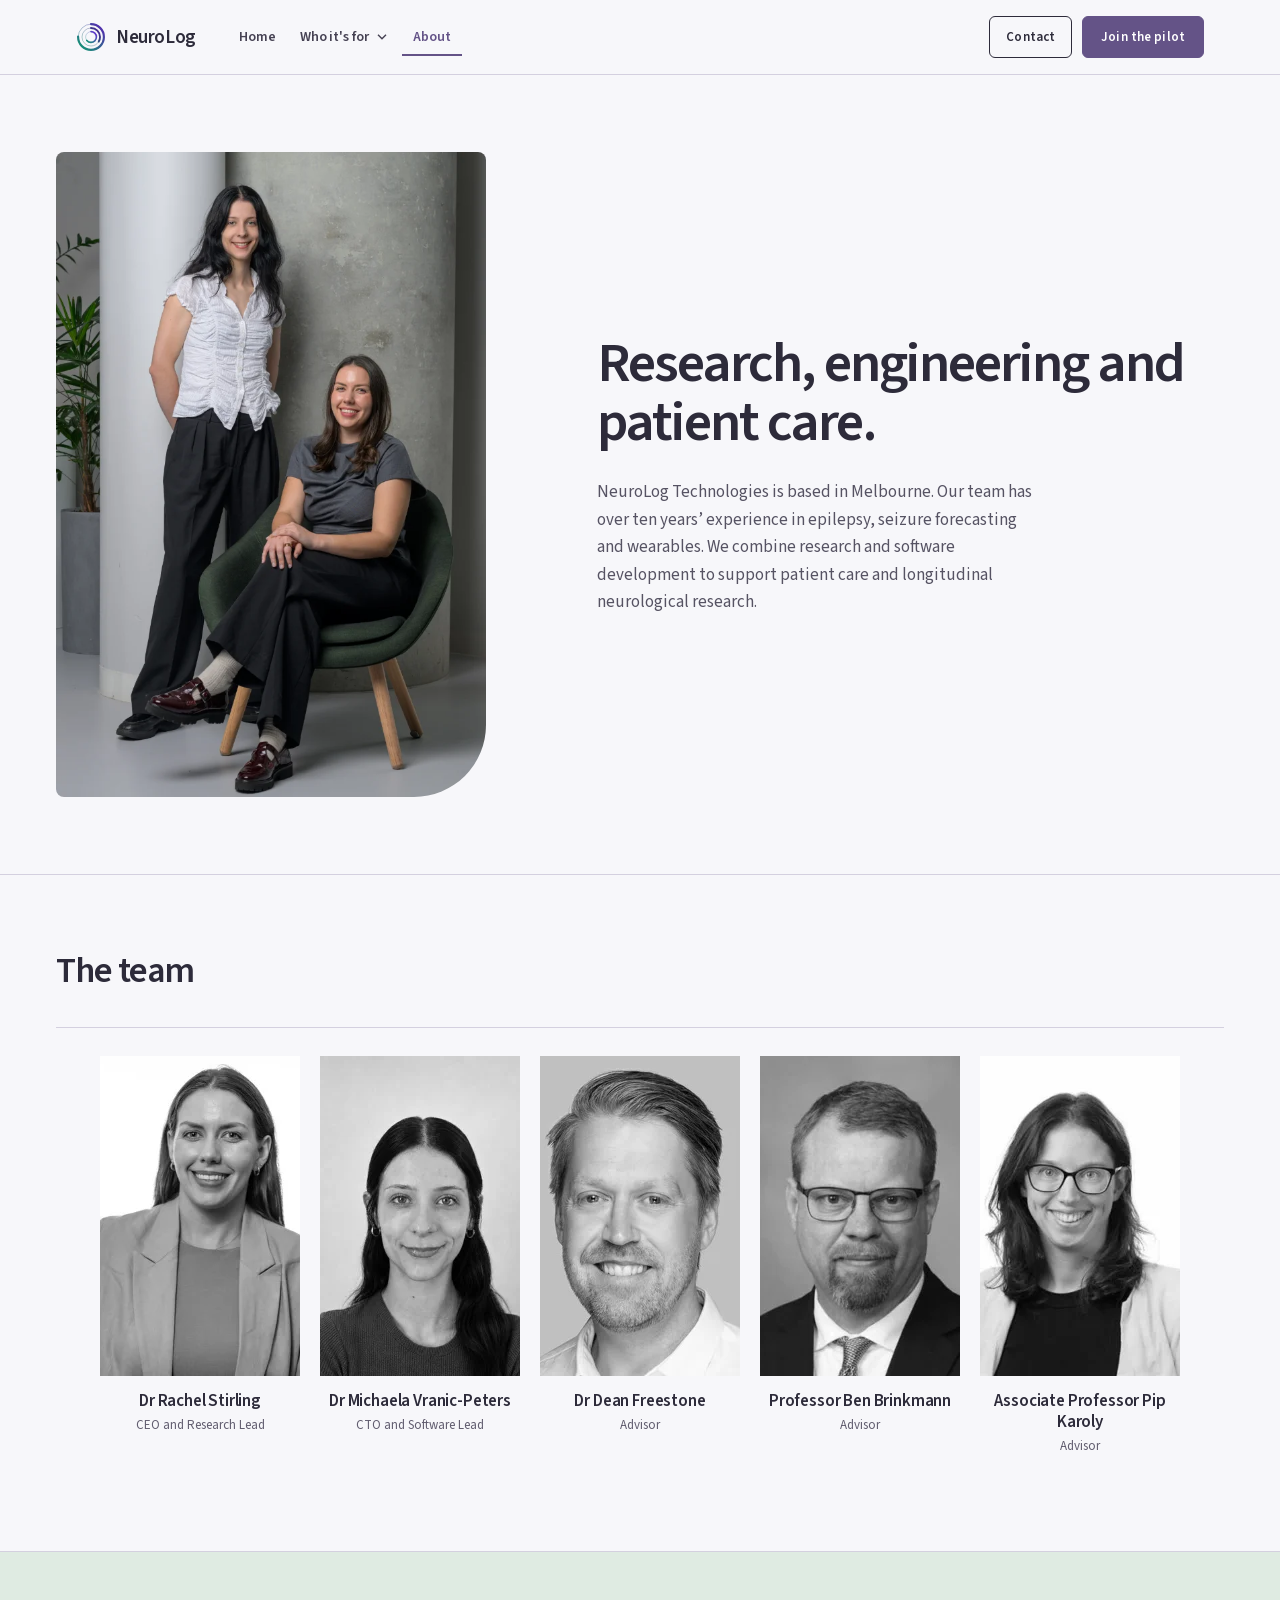
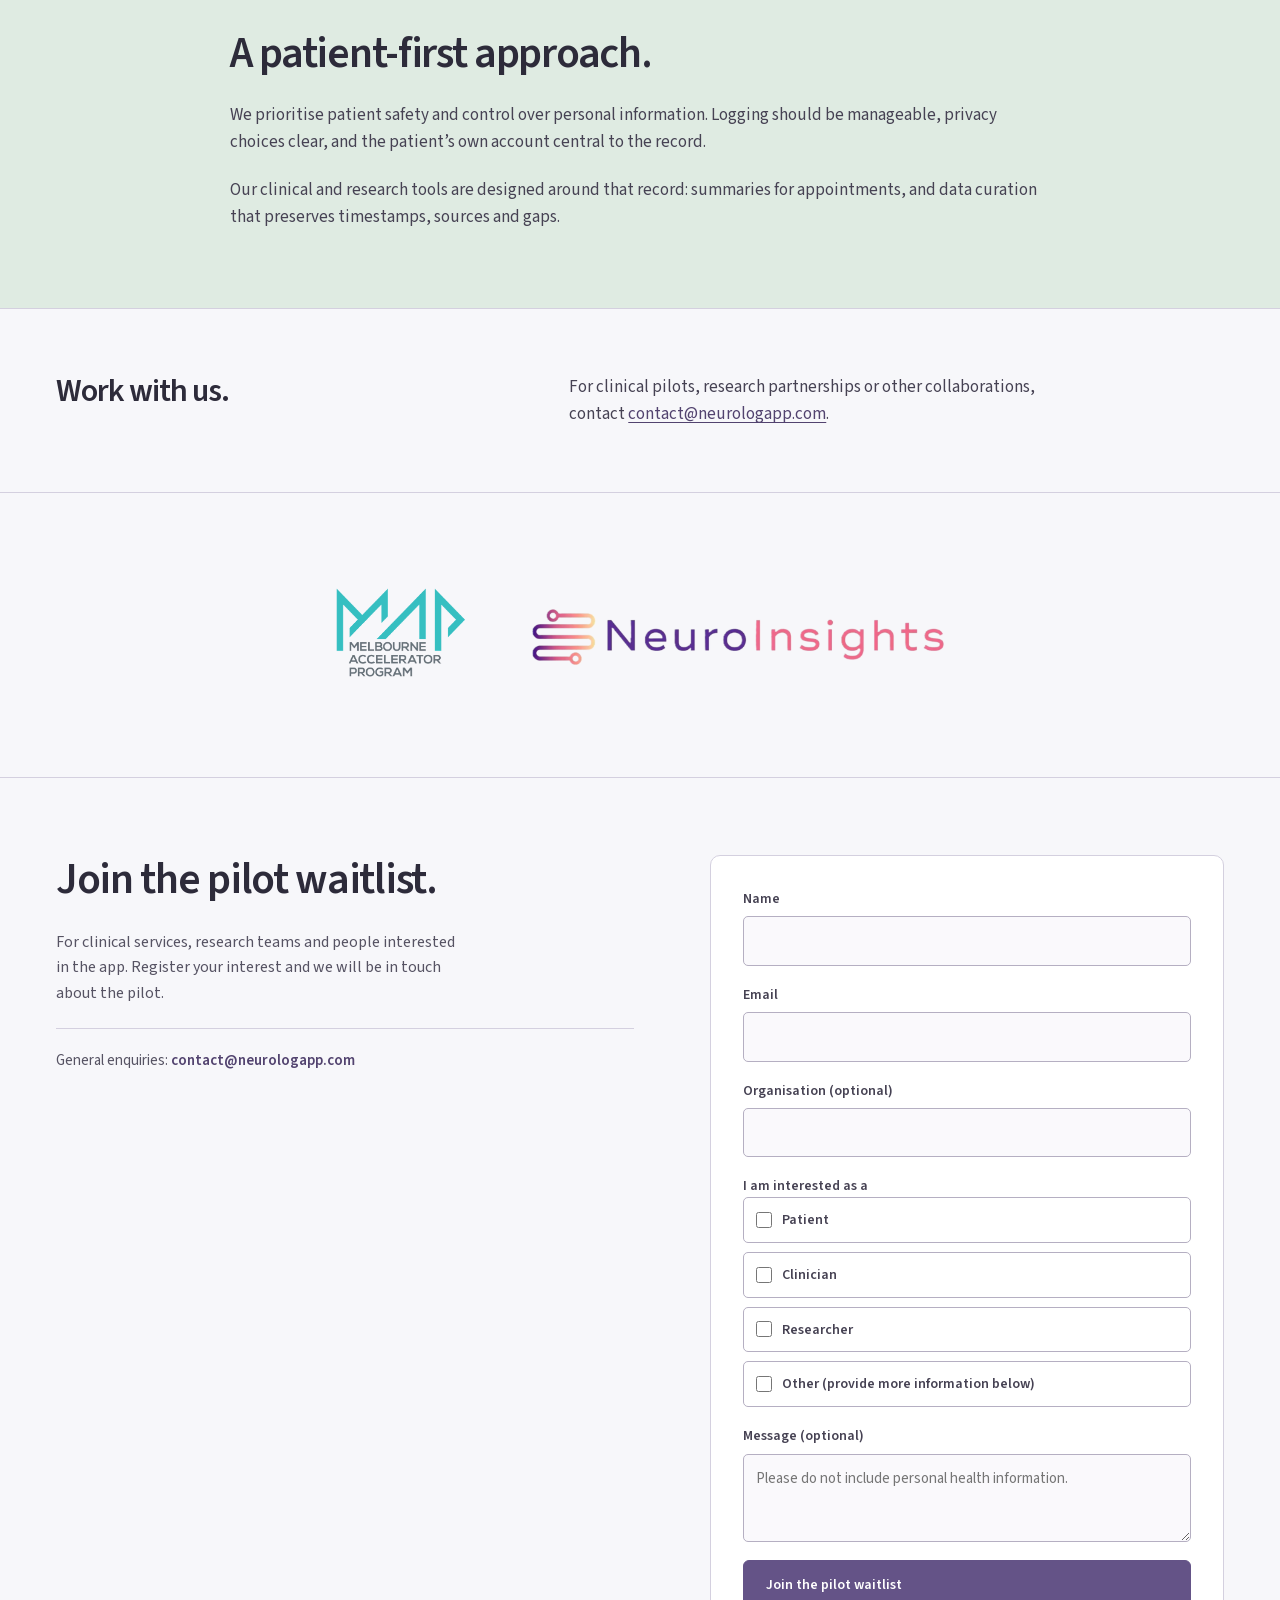
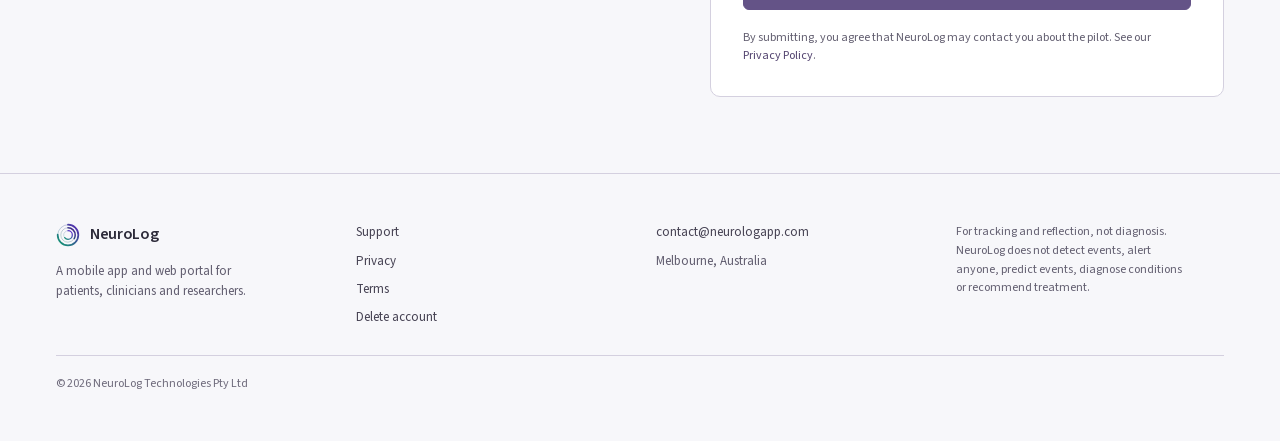
==== commit f1614e61: "wording changes" ====
--- a/about.html
+++ b/about.html
@@ -5,19 +5,22 @@
   <meta charset="utf-8">
   <meta name="viewport" content="width=device-width, initial-scale=1">
   <title>Our team and neurology research background | NeuroLog</title>
-  <meta name="description" content="Meet NeuroLog’s Melbourne founders and advisors, with backgrounds in epilepsy research, biological rhythms, brain dynamics and health software.">
+  <meta name="description"
+    content="Meet NeuroLog’s Melbourne founders and advisors, with backgrounds in epilepsy research, biological rhythms, brain dynamics and health software.">
   <link rel="canonical" href="https://neurologapp.com/about.html">
   <meta property="og:url" content="https://neurologapp.com/about.html">
   <meta property="og:site_name" content="NeuroLog">
   <meta property="og:locale" content="en_AU">
   <link rel="icon" href="assets/neurolog-logo.svg" type="image/svg+xml">
   <meta property="og:title" content="Our team and neurology research background | NeuroLog">
-  <meta property="og:description" content="Meet NeuroLog’s Melbourne founders and advisors, with backgrounds in epilepsy research, biological rhythms, brain dynamics and health software.">
+  <meta property="og:description"
+    content="Meet NeuroLog’s Melbourne founders and advisors, with backgrounds in epilepsy research, biological rhythms, brain dynamics and health software.">
   <meta property="og:type" content="website">
   <meta property="og:image" content="https://neurologapp.com/assets/social-preview.jpg">
   <meta property="og:image:width" content="1200">
   <meta property="og:image:height" content="630">
-  <meta property="og:image:alt" content="NeuroLog: Understand what happens between appointments. Phone showing the app beside a smartwatch.">
+  <meta property="og:image:alt"
+    content="NeuroLog: Understand what happens between appointments. Phone showing the app beside a smartwatch.">
   <meta name="twitter:card" content="summary_large_image">
   <meta name="twitter:image" content="https://neurologapp.com/assets/social-preview.jpg">
   <meta name="twitter:image:alt" content="NeuroLog: Understand what happens between appointments.">
@@ -83,10 +86,16 @@
 
     <section class="section section--page-head">
       <div class="wrap split founder-story">
-        <img class="founder-photo" src="assets/team/founders-640.webp" srcset="assets/team/founders-640.webp 640w, assets/team/founders-960.webp 960w" sizes="(max-width: 860px) min(430px, 90vw), 38vw" fetchpriority="high" alt="NeuroLog co-founders Dr Rachel Stirling and Dr Michaela Vranic-Peters" width="640" height="960" decoding="async">
+        <img class="founder-photo" src="assets/team/founders-640.webp"
+          srcset="assets/team/founders-640.webp 640w, assets/team/founders-960.webp 960w"
+          sizes="(max-width: 860px) min(430px, 90vw), 38vw" fetchpriority="high"
+          alt="NeuroLog co-founders Dr Rachel Stirling and Dr Michaela Vranic-Peters" width="640" height="960"
+          decoding="async">
         <div>
           <h1 class="display display--page" style="max-width:22ch">Research, engineering and patient care.</h1>
-          <p class="lead">NeuroLog Technologies is based in Melbourne. Our team has over ten years’ experience in epilepsy, seizure forecasting and wearables. We combine research and software development to support patient care and longitudinal neurological research.</p>
+          <p class="lead">NeuroLog Technologies is based in Melbourne. Our team has over ten years’ experience in
+            epilepsy, seizure forecasting and wearables. We combine research and software development to support patient
+            care and longitudinal neurological research.</p>
         </div>
       </div>
     </section>
@@ -98,27 +107,32 @@
         </div>
         <div class="team-strip">
           <div>
-            <img src="assets/team/rachel-bw.webp" alt="Dr Rachel Stirling" width="320" height="320" loading="lazy" decoding="async">
+            <img src="assets/team/rachel-bw.webp" alt="Dr Rachel Stirling" width="320" height="320" loading="lazy"
+              decoding="async">
             <h3 class="h3">Dr Rachel Stirling</h3>
             <p class="role">CEO and Research Lead</p>
           </div>
           <div>
-            <img src="assets/team/michaela-bw.webp" alt="Dr Michaela Vranic-Peters" width="320" height="320" loading="lazy" decoding="async">
+            <img src="assets/team/michaela-bw.webp" alt="Dr Michaela Vranic-Peters" width="320" height="320"
+              loading="lazy" decoding="async">
             <h3 class="h3">Dr Michaela Vranic-Peters</h3>
             <p class="role">CTO and Software Lead</p>
           </div>
           <div>
-            <img src="assets/team/dean-bw.webp" alt="Dr Dean Freestone" width="320" height="320" loading="lazy" decoding="async">
+            <img src="assets/team/dean-bw.webp" alt="Dr Dean Freestone" width="320" height="320" loading="lazy"
+              decoding="async">
             <h3 class="h3">Dr Dean Freestone</h3>
             <p class="role">Advisor</p>
           </div>
           <div>
-            <img src="assets/team/ben-bw.webp" alt="Prof Benjamin Brinkmann" width="320" height="320" loading="lazy" decoding="async">
+            <img src="assets/team/ben-bw.webp" alt="Prof Benjamin Brinkmann" width="320" height="320" loading="lazy"
+              decoding="async">
             <h3 class="h3">Professor Ben Brinkmann</h3>
             <p class="role">Advisor</p>
           </div>
           <div>
-            <img src="assets/team/pip-bw.webp" alt="A/Prof Pip Karoly" width="320" height="320" loading="lazy" decoding="async">
+            <img src="assets/team/pip-bw.webp" alt="A/Prof Pip Karoly" width="320" height="320" loading="lazy"
+              decoding="async">
             <h3 class="h3">Associate Professor Pip Karoly</h3>
             <p class="role">Advisor</p>
           </div>
@@ -131,8 +145,10 @@
       <div class="wrap reading-width">
         <h2 class="h2">A patient-first approach.</h2>
         <div class="prose">
-          <p>We prioritise patient safety and control over personal information. Logging should be manageable, privacy choices clear, and the patient’s own account central to the record.</p>
-          <p>Our clinical and research tools are designed around that record: summaries for appointments, and data curation that preserves timestamps, sources and gaps.</p>
+          <p>We prioritise patient safety and control over personal information. Logging should be manageable, privacy
+            choices clear, and the patient’s own account central to the record.</p>
+          <p>Our clinical and research tools are designed around that record: summaries for appointments, and data
+            curation that preserves timestamps, sources and gaps.</p>
         </div>
       </div>
     </section>
@@ -154,8 +170,10 @@
 
         <div class="partners" style="gap:60px;justify-content:center;">
           <img src="assets/MAP.png" alt="Melbourne Accelerator Program"
-            style="width:auto;height:100px;object-fit:contain;" width="889" height="662" loading="lazy" decoding="async">
-          <img src="assets/NeuroInsights.png" alt="NeuroInsights" style="width:auto;height:70px;object-fit:contain;" width="2656" height="444" loading="lazy" decoding="async">
+            style="width:auto;height:100px;object-fit:contain;" width="889" height="662" loading="lazy"
+            decoding="async">
+          <img src="assets/NeuroInsights.png" alt="NeuroInsights" style="width:auto;height:70px;object-fit:contain;"
+            width="2656" height="444" loading="lazy" decoding="async">
         </div>
       </div>
     </section>
@@ -166,7 +184,8 @@
       <div>
 
         <h2 class="h2">Join the pilot waitlist.</h2>
-        <p class="lead" style="max-width:50ch;font-size:16px">For clinical services, research teams and people interested in the app. Register your interest and we will be in touch about the pilot.</p>
+        <p class="lead" style="max-width:50ch;font-size:16px">For clinical services, research teams and people
+          interested in the app. Register your interest and we will be in touch about the pilot.</p>
         <p class="waitlist__note">General enquiries: <a href="mailto:contact@neurologapp.com"
             style="font-weight:600">contact@neurologapp.com</a></p>
       </div>
@@ -186,12 +205,15 @@
           <label class="check"><input type="checkbox" name="role" value="Patient"><span>Patient</span></label>
           <label class="check"><input type="checkbox" name="role" value="Clinician"><span>Clinician</span></label>
           <label class="check"><input type="checkbox" name="role" value="Researcher"><span>Researcher</span></label>
+          <label class="check"><input type="checkbox" name="role" value="Other"><span>Other (provide more information
+              below)</span></label>
         </fieldset>
         <label>Message (optional)
           <textarea name="message" placeholder="Please do not include personal health information."></textarea>
         </label>
         <button class="btn" type="submit">Join the pilot waitlist</button>
-        <p class="form__ok" data-waitlist-confirmation role="status" aria-live="polite" hidden>Your enquiry has been sent. We will be in touch about the pilot.</p>
+        <p class="form__ok" data-waitlist-confirmation role="status" aria-live="polite" hidden>Your enquiry has been
+          sent. We will be in touch about the pilot.</p>
         <p class="form__fine">By submitting, you agree that NeuroLog may contact you about the pilot. See our <a
             href="privacy.html">Privacy Policy</a>.</p>
       </form>
@@ -227,4 +249,4 @@
   </footer>
 </body>
 
-</html>
+</html>
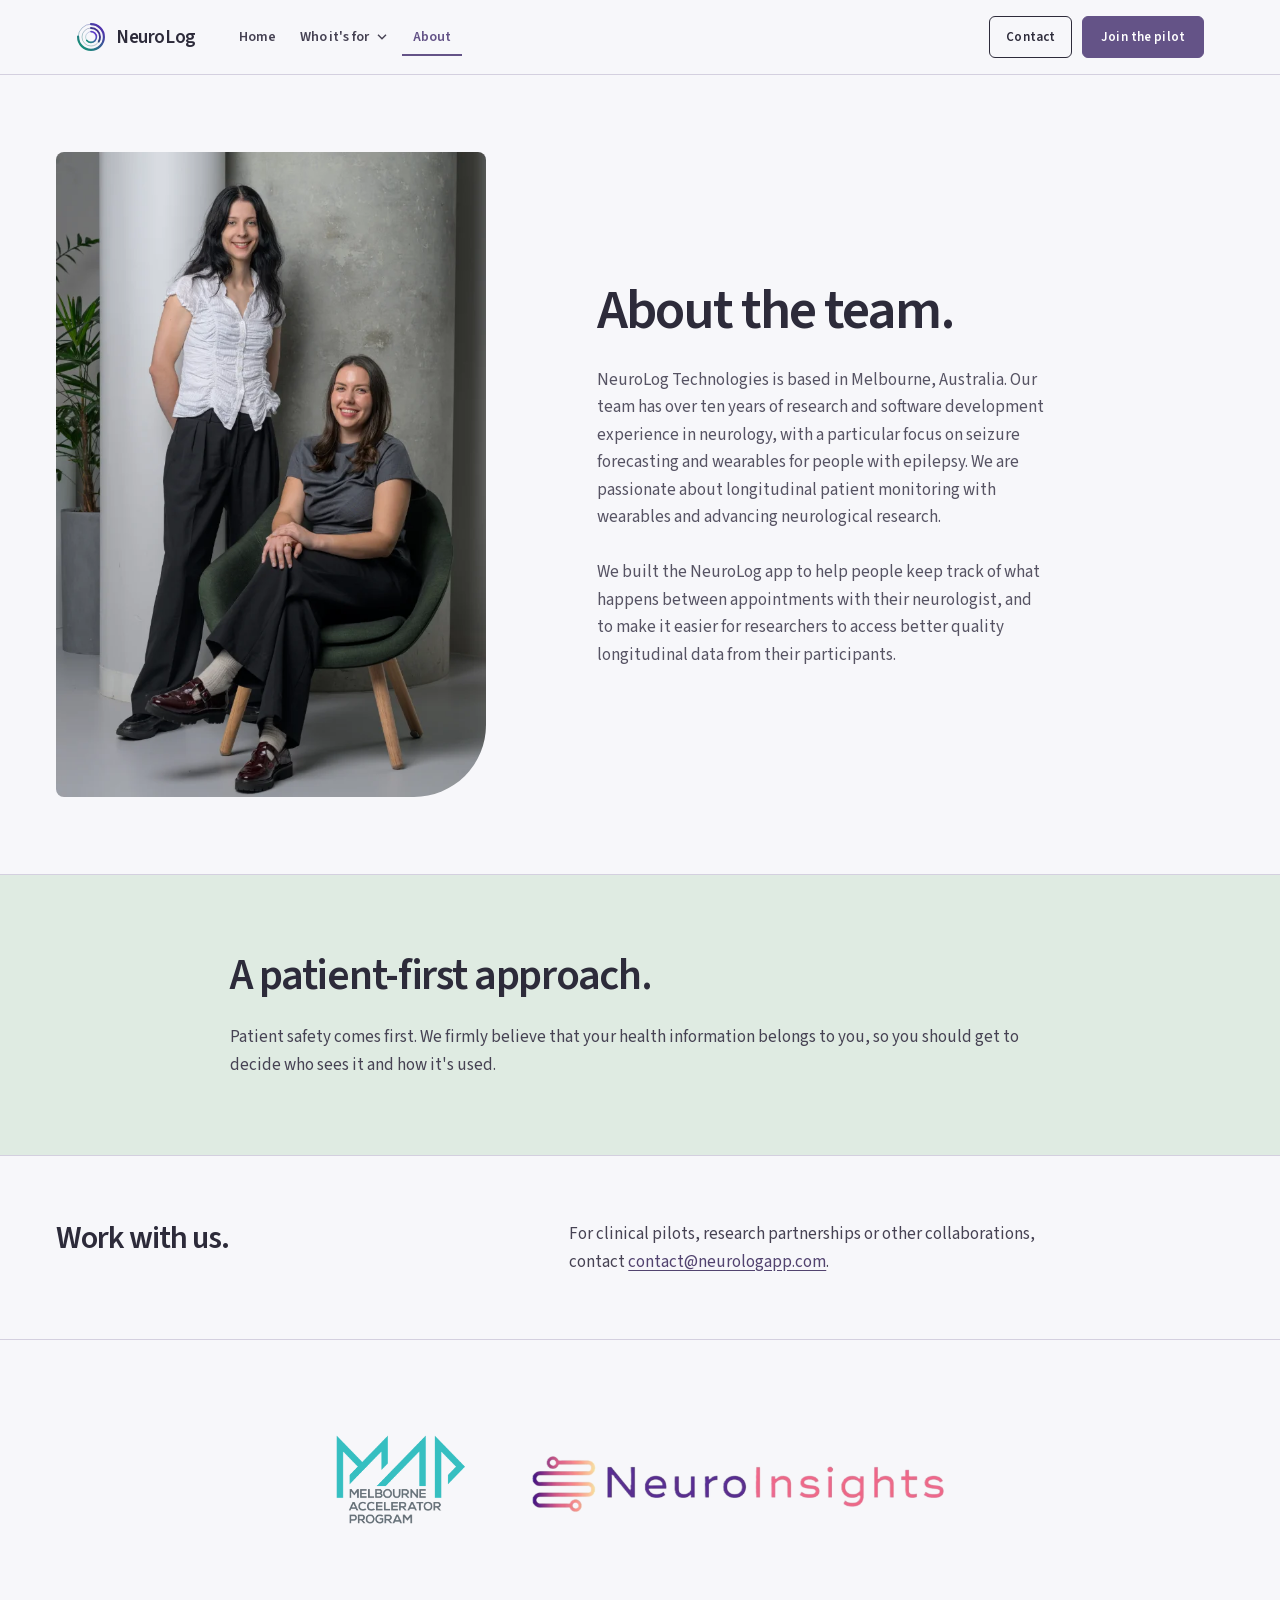
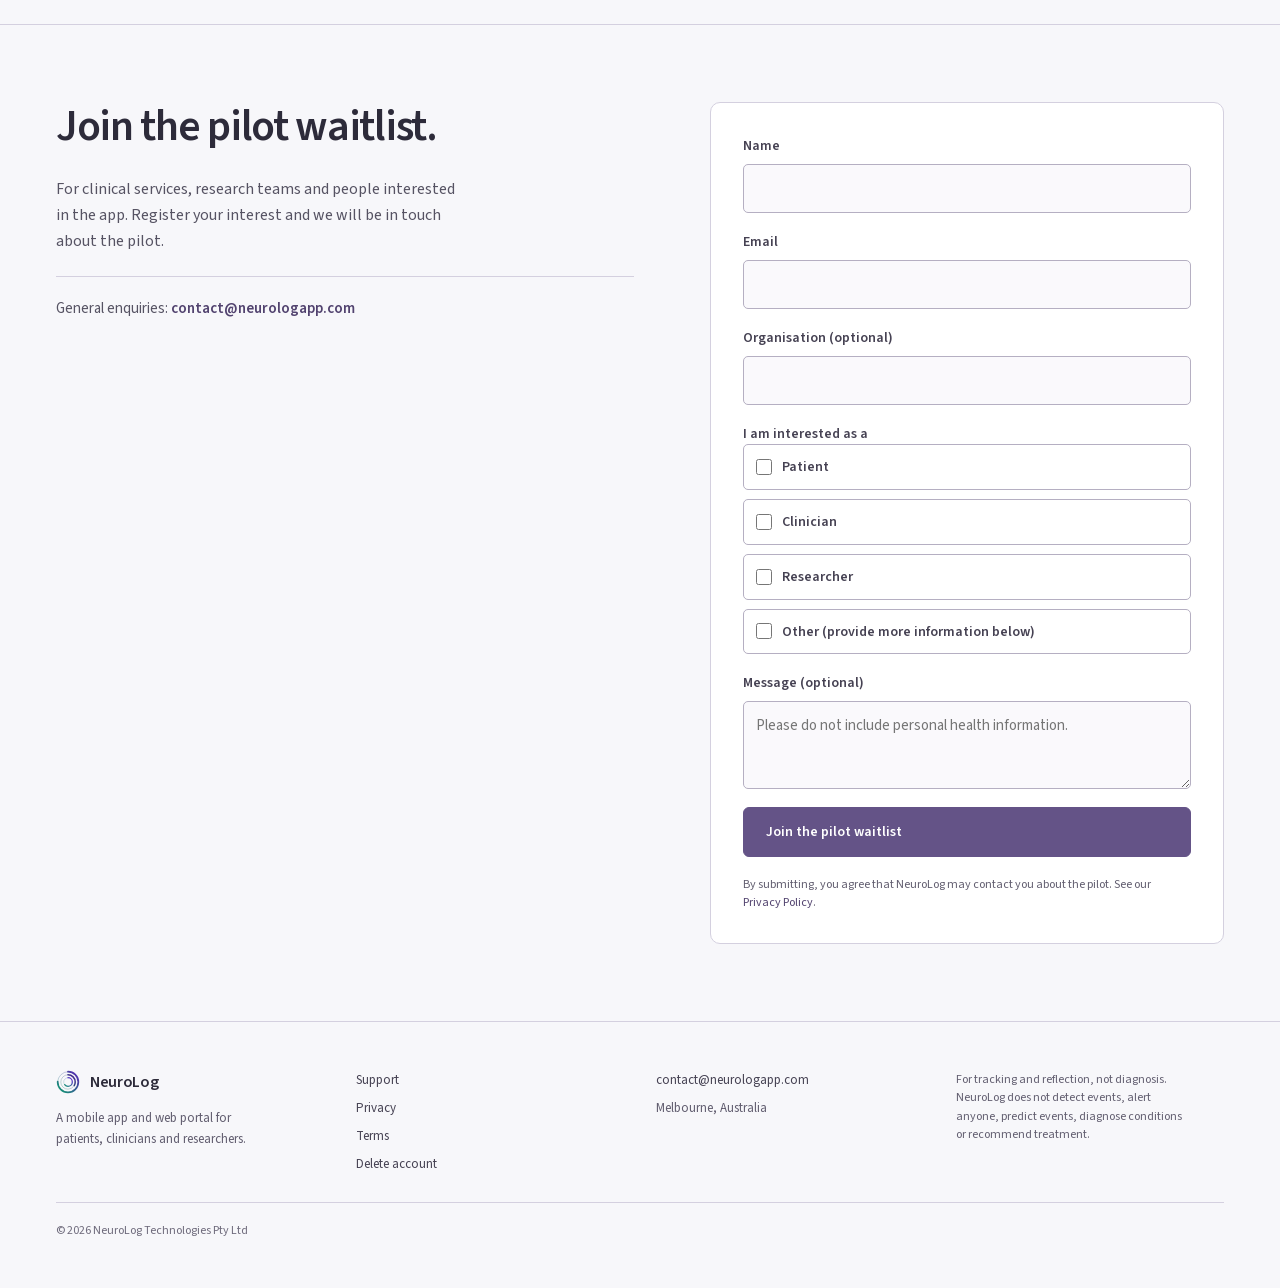
==== commit 28bd64b6: "minor website edits" ====
--- a/about.html
+++ b/about.html
@@ -6,7 +6,7 @@
   <meta name="viewport" content="width=device-width, initial-scale=1">
   <title>Our team and neurology research background | NeuroLog</title>
   <meta name="description"
-    content="Meet NeuroLog’s Melbourne founders and advisors, with backgrounds in epilepsy research, biological rhythms, brain dynamics and health software.">
+    content="NeuroLog is based in Melbourne, Australia. Our team has extensive backgrounds in epilepsy research, biological rhythms, brain dynamics and health software.">
   <link rel="canonical" href="https://neurologapp.com/about.html">
   <meta property="og:url" content="https://neurologapp.com/about.html">
   <meta property="og:site_name" content="NeuroLog">
@@ -14,7 +14,7 @@
   <link rel="icon" href="assets/neurolog-logo.svg" type="image/svg+xml">
   <meta property="og:title" content="Our team and neurology research background | NeuroLog">
   <meta property="og:description"
-    content="Meet NeuroLog’s Melbourne founders and advisors, with backgrounds in epilepsy research, biological rhythms, brain dynamics and health software.">
+    content="NeuroLog is a Melbourne team with backgrounds in epilepsy research, biological rhythms, brain dynamics and health software.">
   <meta property="og:type" content="website">
   <meta property="og:image" content="https://neurologapp.com/assets/social-preview.jpg">
   <meta property="og:image:width" content="1200">
@@ -92,63 +92,26 @@
           alt="NeuroLog co-founders Dr Rachel Stirling and Dr Michaela Vranic-Peters" width="640" height="960"
           decoding="async">
         <div>
-          <h1 class="display display--page" style="max-width:22ch">Research, engineering and patient care.</h1>
-          <p class="lead">NeuroLog Technologies is based in Melbourne. Our team has over ten years’ experience in
-            epilepsy, seizure forecasting and wearables. We combine research and software development to support patient
-            care and longitudinal neurological research.</p>
-        </div>
-      </div>
-    </section>
-    <section class="section section--rule">
-      <div class="wrap">
-        <div class="section-head">
-          <h2 class="h2 h2--md">The team</h2>
-
-        </div>
-        <div class="team-strip">
-          <div>
-            <img src="assets/team/rachel-bw.webp" alt="Dr Rachel Stirling" width="320" height="320" loading="lazy"
-              decoding="async">
-            <h3 class="h3">Dr Rachel Stirling</h3>
-            <p class="role">CEO and Research Lead</p>
-          </div>
-          <div>
-            <img src="assets/team/michaela-bw.webp" alt="Dr Michaela Vranic-Peters" width="320" height="320"
-              loading="lazy" decoding="async">
-            <h3 class="h3">Dr Michaela Vranic-Peters</h3>
-            <p class="role">CTO and Software Lead</p>
-          </div>
-          <div>
-            <img src="assets/team/dean-bw.webp" alt="Dr Dean Freestone" width="320" height="320" loading="lazy"
-              decoding="async">
-            <h3 class="h3">Dr Dean Freestone</h3>
-            <p class="role">Advisor</p>
-          </div>
-          <div>
-            <img src="assets/team/ben-bw.webp" alt="Prof Benjamin Brinkmann" width="320" height="320" loading="lazy"
-              decoding="async">
-            <h3 class="h3">Professor Ben Brinkmann</h3>
-            <p class="role">Advisor</p>
-          </div>
-          <div>
-            <img src="assets/team/pip-bw.webp" alt="A/Prof Pip Karoly" width="320" height="320" loading="lazy"
-              decoding="async">
-            <h3 class="h3">Associate Professor Pip Karoly</h3>
-            <p class="role">Advisor</p>
-          </div>
-        </div>
-      </div>
-    </section>
-
-
+          <h1 class="display display--page" style="max-width:22ch">About the team.</h1>
+          <p class="lead">NeuroLog Technologies is based in Melbourne, Australia. Our team has over ten years of
+            research and software development
+            experience in
+            neurology, with a particular focus on seizure forecasting and wearables for people with epilepsy. We
+            are passionate about longitudinal patient monitoring with wearables and advancing neurological research.
+            <br><br>We built the NeuroLog app to help people keep track of what happens
+            between appointments with their neurologist, and to make it easier for researchers to access better quality
+            longitudinal data from their participants.
+          </p>
+        </div>
+      </div>
+    </section>
     <section class="section section--rule product-section sage-section">
       <div class="wrap reading-width">
         <h2 class="h2">A patient-first approach.</h2>
         <div class="prose">
-          <p>We prioritise patient safety and control over personal information. Logging should be manageable, privacy
-            choices clear, and the patient’s own account central to the record.</p>
-          <p>Our clinical and research tools are designed around that record: summaries for appointments, and data
-            curation that preserves timestamps, sources and gaps.</p>
+          <p>Patient safety comes first. We firmly believe that your health information belongs to you, so you should
+            get to decide who
+            sees it and how it's used.</p>
         </div>
       </div>
     </section>
--- a/assets/site.css
+++ b/assets/site.css
@@ -1111,6 +1111,7 @@
 .product-section .prose { max-width: none; }
 .product-section .prose + .h2 { margin-top: 44px; }
 .product-section .data-table-wrap { margin-top: 0; }
+.product-section .status-note + .prose { margin-top: 28px; }
 .page-intro .display { max-width: 23ch; }
 .page-intro .lead { max-width: 64ch; font-size: 20px; }
 .status-note { margin-top: 22px; max-width: 70ch; font-size: 16px; color: var(--ink-3); }
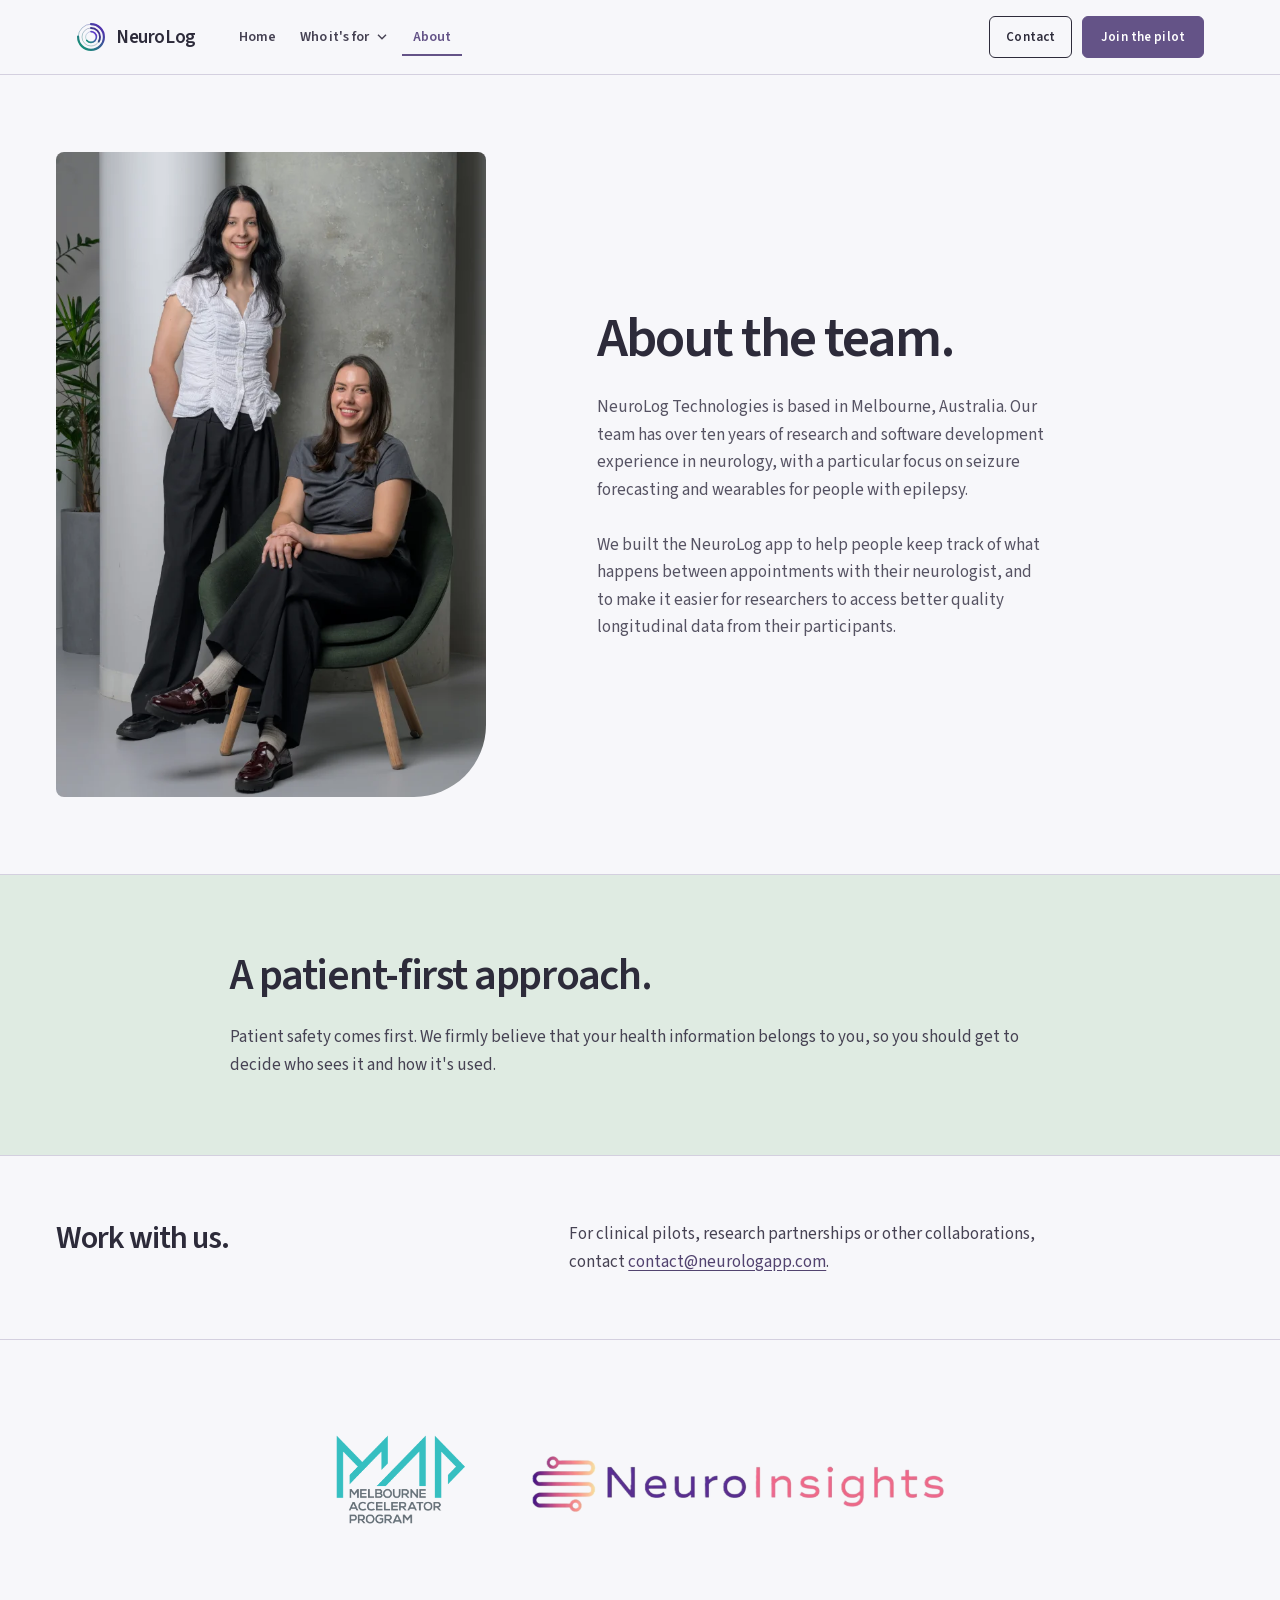
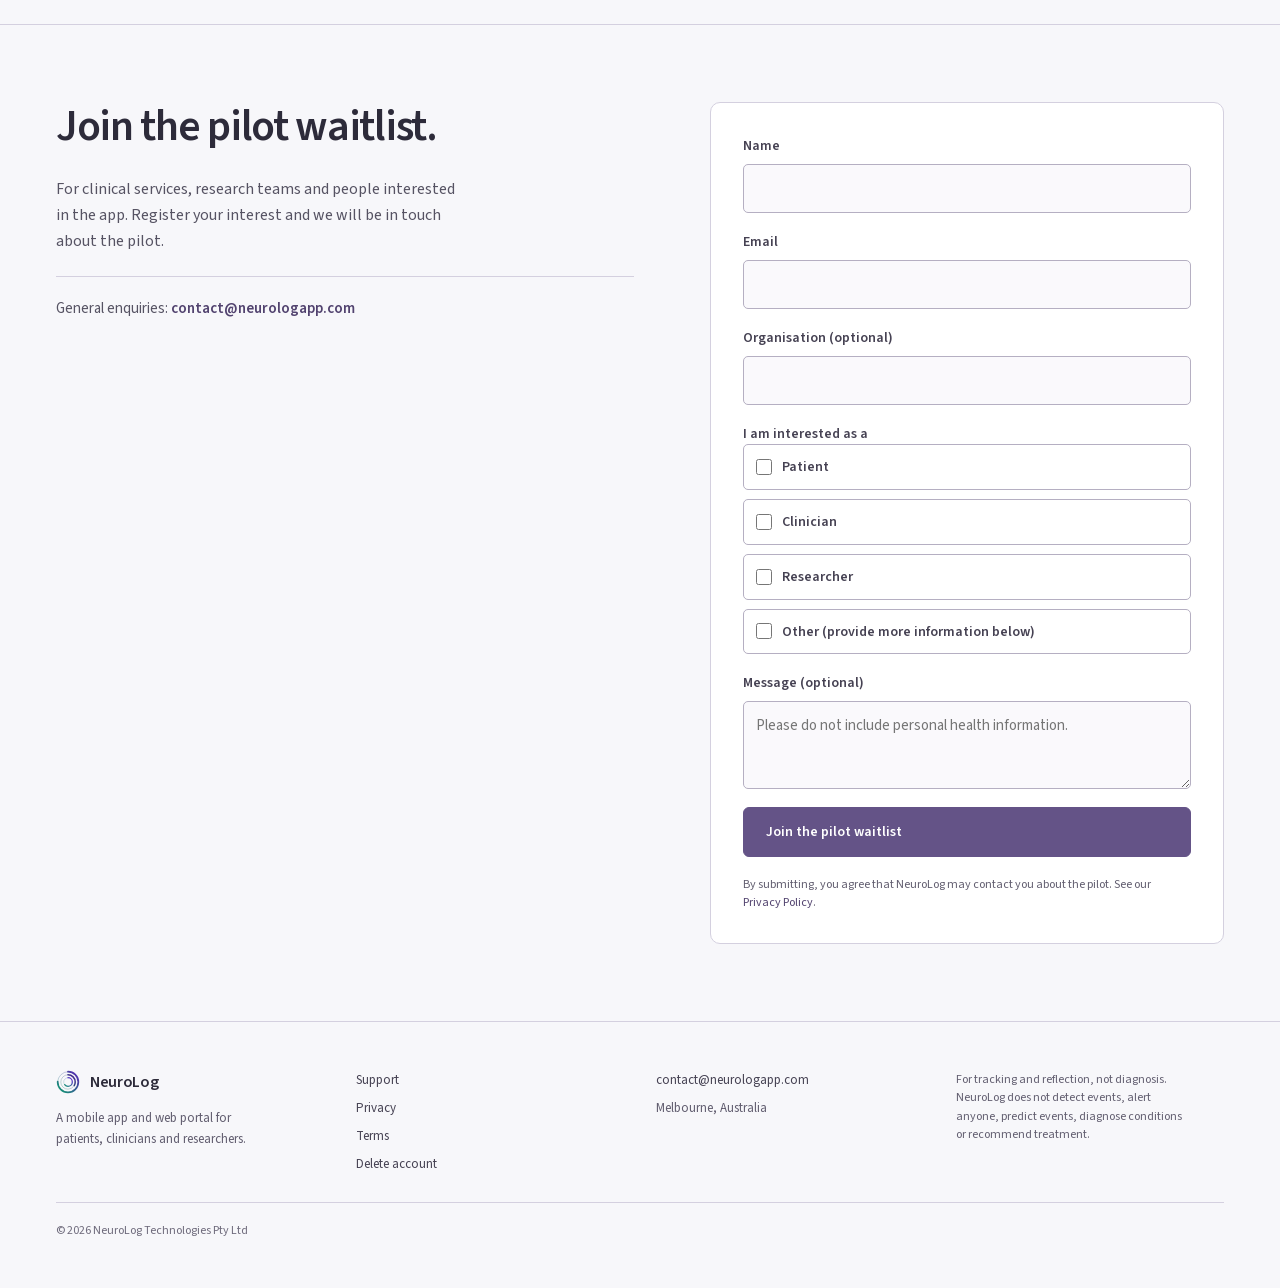
==== commit 8ec9cd26: "wording changes" ====
--- a/about.html
+++ b/about.html
@@ -96,8 +96,7 @@
           <p class="lead">NeuroLog Technologies is based in Melbourne, Australia. Our team has over ten years of
             research and software development
             experience in
-            neurology, with a particular focus on seizure forecasting and wearables for people with epilepsy. We
-            are passionate about longitudinal patient monitoring with wearables and advancing neurological research.
+            neurology, with a particular focus on seizure forecasting and wearables for people with epilepsy.
             <br><br>We built the NeuroLog app to help people keep track of what happens
             between appointments with their neurologist, and to make it easier for researchers to access better quality
             longitudinal data from their participants.
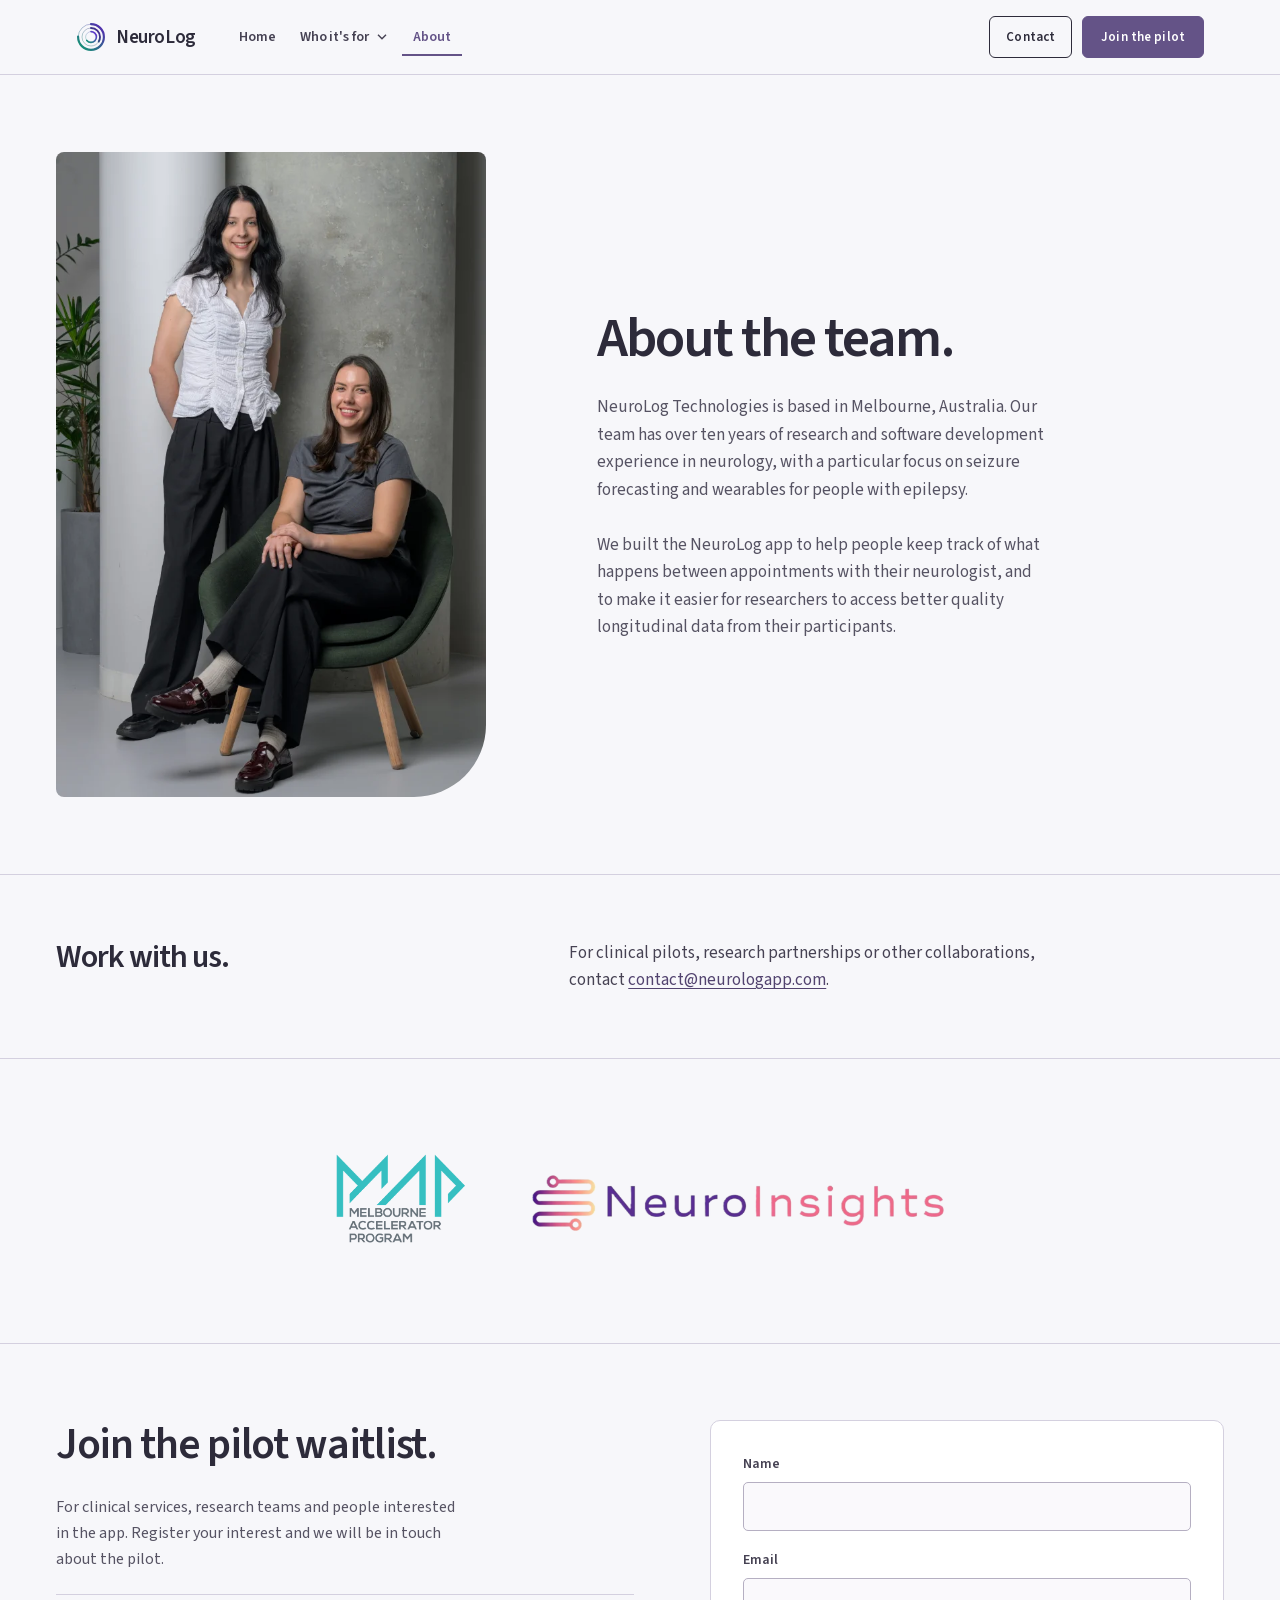
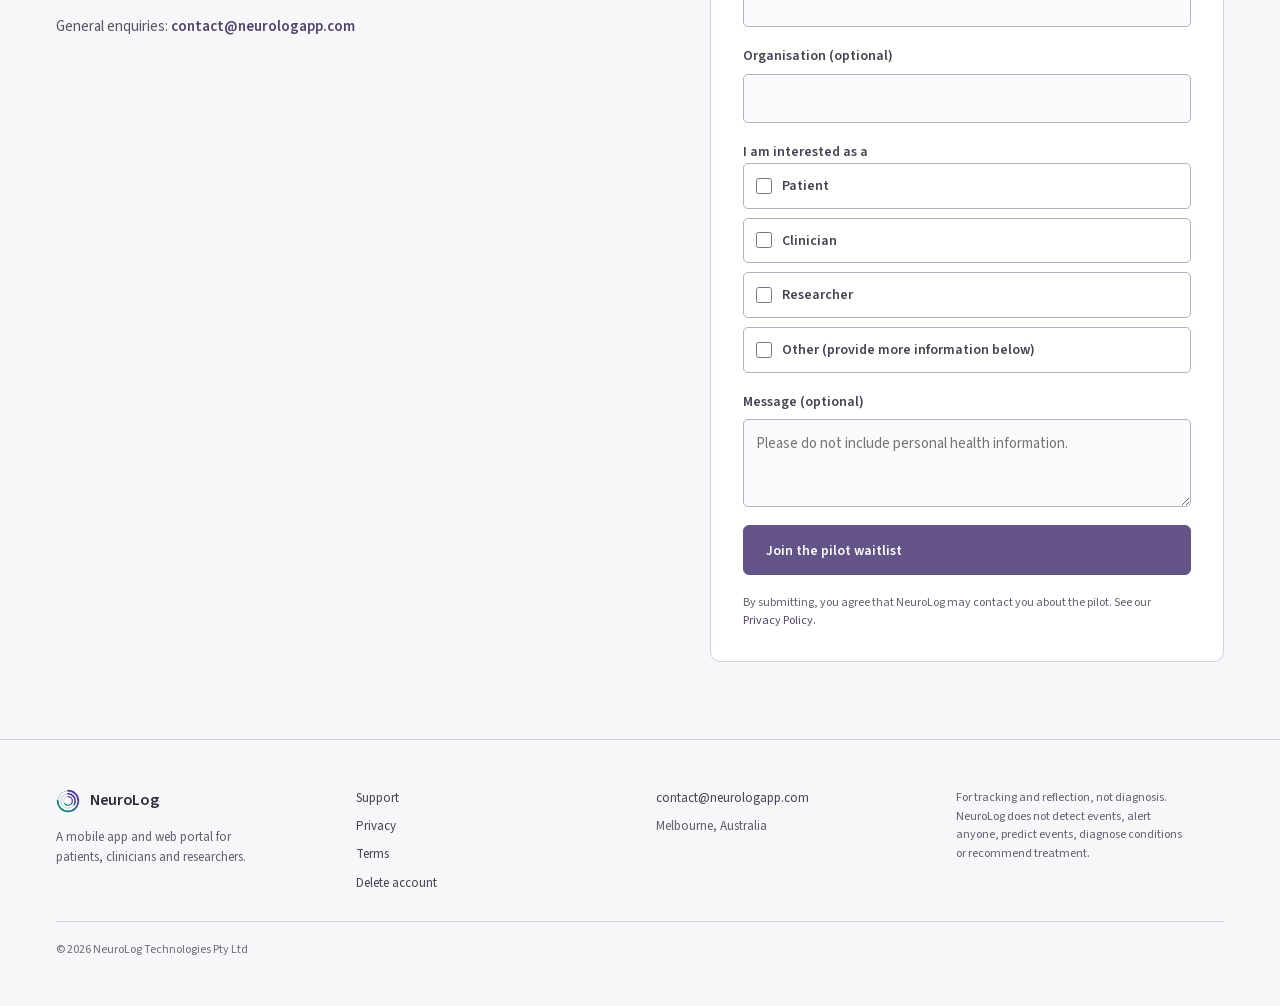
==== commit 2dc482c2: "remove ai wording" ====
--- a/about.html
+++ b/about.html
@@ -104,16 +104,6 @@
         </div>
       </div>
     </section>
-    <section class="section section--rule product-section sage-section">
-      <div class="wrap reading-width">
-        <h2 class="h2">A patient-first approach.</h2>
-        <div class="prose">
-          <p>Patient safety comes first. We firmly believe that your health information belongs to you, so you should
-            get to decide who
-            sees it and how it's used.</p>
-        </div>
-      </div>
-    </section>
     <section class="section section--rule" style="padding-block:clamp(40px,5vw,64px)">
       <div class="wrap split">
         <div>
